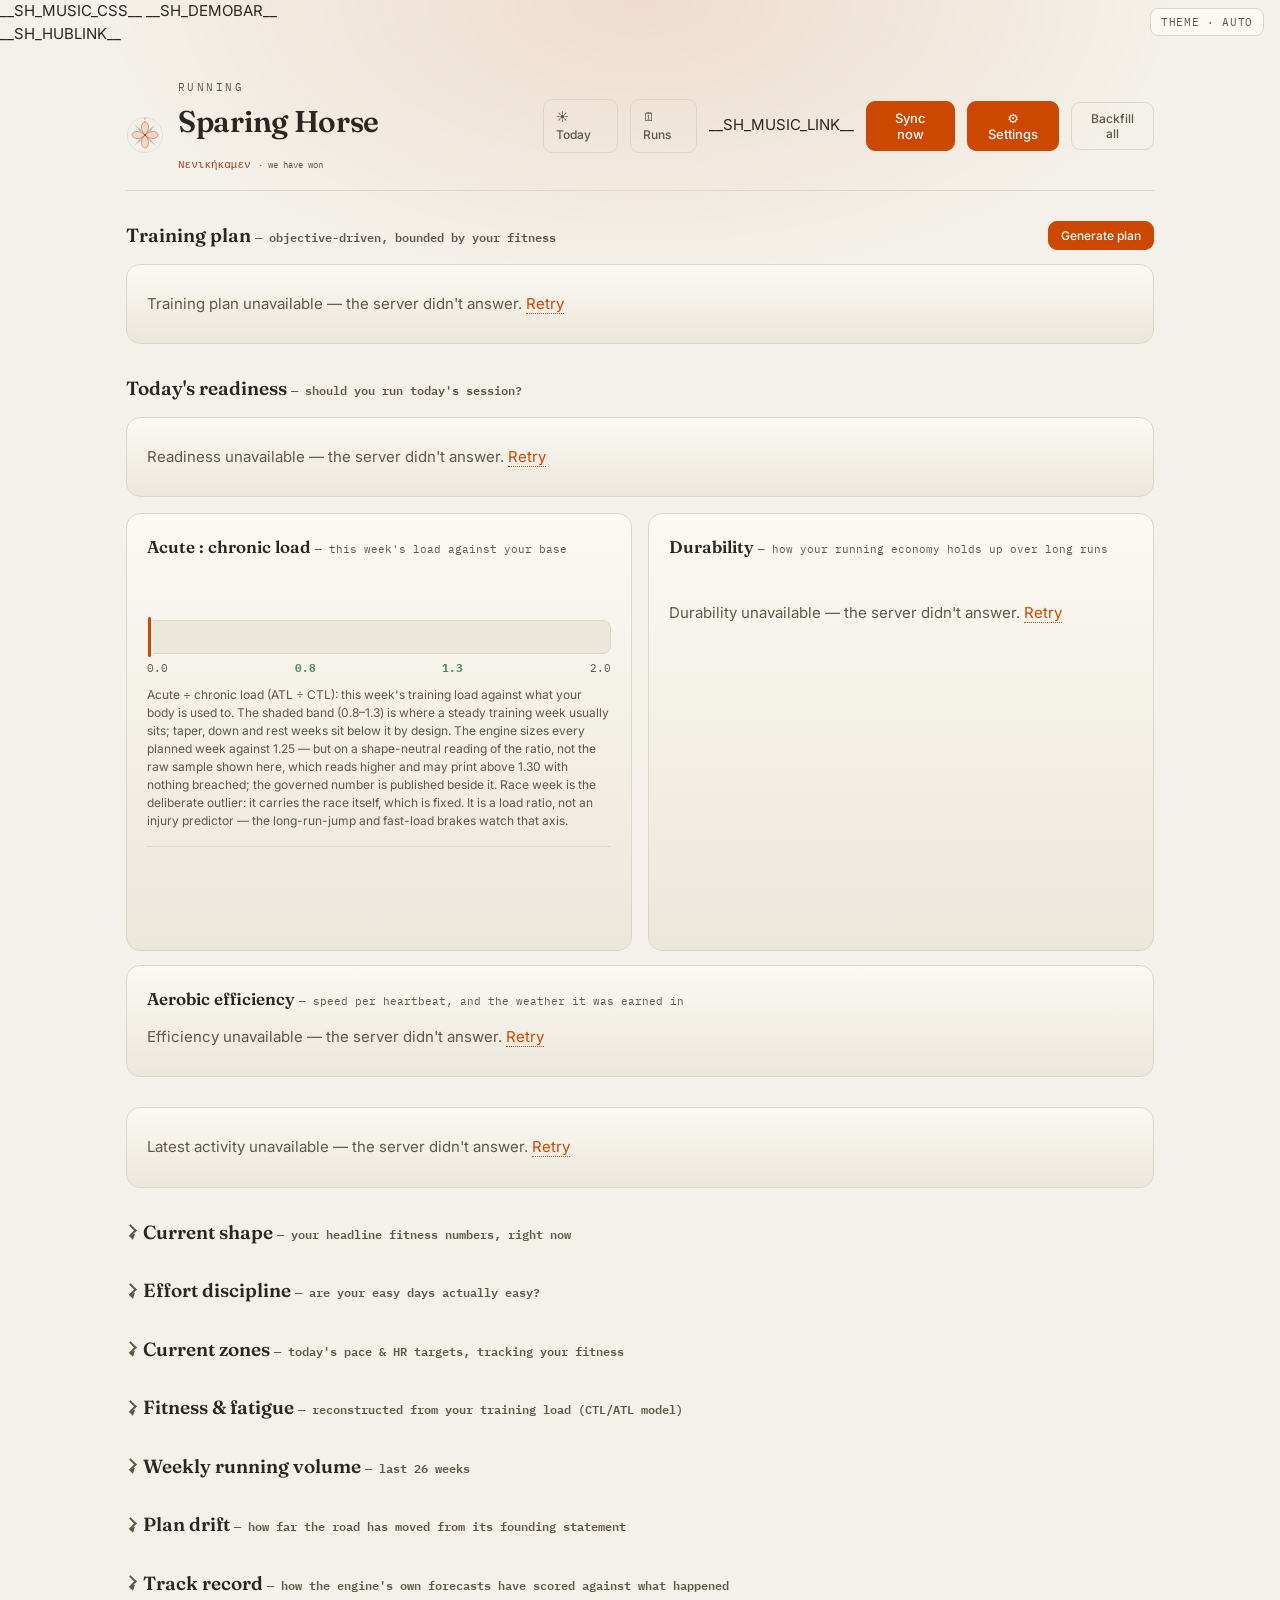
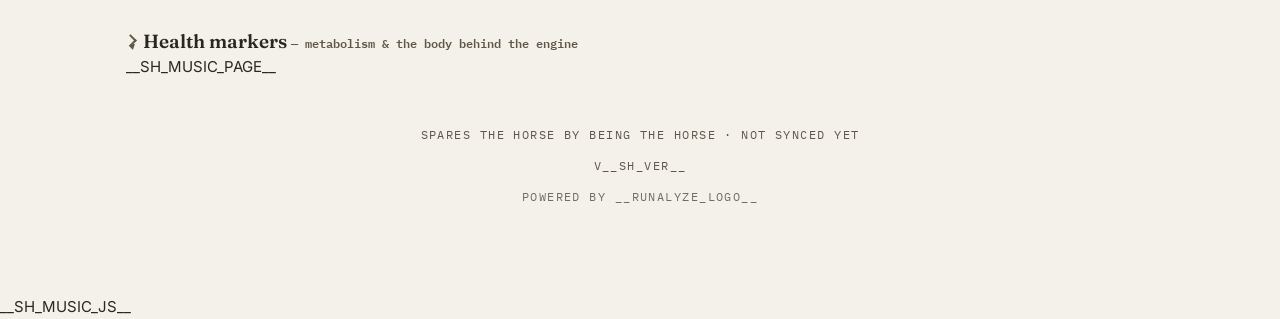
==== static/index.html @ b0ac4e02 "Sync 0.69.0" ====
<!doctype html><html lang="en"><head><meta charset="utf-8">
<meta name="viewport" content="width=device-width,initial-scale=1">
<title>Sparing Horse — running</title>
<meta name="theme-color" content="#f4f1ea">
<link rel="preconnect" href="https://fonts.googleapis.com">
<link rel="preconnect" href="https://fonts.gstatic.com" crossorigin>
<link href="https://fonts.googleapis.com/css2?family=Fraunces:opsz,wght@9..144,400;9..144,500;9..144,600;9..144,900&family=Inter:wght@400;500;600&family=IBM+Plex+Mono:wght@400;500&display=swap" rel="stylesheet">
<link rel="icon" href="/favicon.svg" type="image/svg+xml">
<link rel="manifest" href="/manifest.webmanifest">
<link rel="apple-touch-icon" sizes="180x180" href="/apple-touch-icon.png">
<meta name="apple-mobile-web-app-capable" content="yes">
<meta name="apple-mobile-web-app-title" content="Sparing Horse">
<meta name="apple-mobile-web-app-status-bar-style" content="default">
<meta name="mobile-web-app-capable" content="yes">
<script>// 0.57.0 — follow the system unless a choice was saved; two themes (Daylight / Charcoal)
var t=null;try{var s=localStorage.getItem("sh-theme");if(s==="dark"||s==="light")t=s;}catch(e){}
if(!t) t=(window.matchMedia&&matchMedia("(prefers-color-scheme: dark)").matches)?"dark":"light";
document.documentElement.dataset.theme=t;
window.SH_THEME_BG={light:"#f4f1ea",dark:"#191a1d"};   // each theme's --bg (app.css)
// UX-11 — the browser chrome follows the saved theme at parse time, before first paint: the
// theme-color meta (tab / PWA title bar) and the manifest link an install will read
document.querySelector('meta[name="theme-color"]').setAttribute("content",window.SH_THEME_BG[t]);
document.querySelector('link[rel="manifest"]').setAttribute("href","/manifest.webmanifest?theme="+t);</script>
<script>if("serviceWorker" in navigator){window.addEventListener("load",function(){navigator.serviceWorker.register("/sw.js").catch(function(){})})}</script>
<link rel="stylesheet" href="/static/app.css?v=__SH_VER__">
__SH_MUSIC_CSS__</head>
<body data-mtab="today" data-page="__SH_PAGE__">
__SH_DEMOBAR__
  <div class="topbar" role="banner">
    __SH_HUBLINK__
    <div class="topctl">
      <button class="themebtn" id="themeBtn" type="button" title="Theme — follows the system; click to switch" aria-label="Theme: follows the system">Theme · auto</button>
    </div>
  </div>
  <main class="wrap">
    <header>
      <div class="brand">
        <span class="dotmark"><svg class="" viewBox="0 0 100 100" aria-hidden="true"><circle cx="50" cy="50" r="46" fill="none" stroke="var(--text)" stroke-width="1.1" opacity=".22"/><path d="M50,50 L47.5,30 L50,11 L52.5,30 Z" fill="var(--text)" opacity=".28" transform="rotate(45 50 50)"/><path d="M50,50 L47.5,30 L50,11 L52.5,30 Z" fill="var(--text)" opacity=".28" transform="rotate(135 50 50)"/><path d="M50,50 L47.5,30 L50,11 L52.5,30 Z" fill="var(--text)" opacity=".28" transform="rotate(225 50 50)"/><path d="M50,50 L47.5,30 L50,11 L52.5,30 Z" fill="var(--text)" opacity=".28" transform="rotate(315 50 50)"/><path d="M50.0,16.0 L51.2,16.1 L52.3,16.4 L53.5,16.9 L54.5,17.6 L55.5,18.5 L56.5,19.6 L57.3,20.9 L57.9,22.3 L58.5,23.8 L58.9,25.5 L59.2,27.3 L59.3,29.2 L59.2,31.2 L58.9,33.2 L58.5,35.3 L57.9,37.4 L57.1,39.4 L56.2,41.5 L55.1,43.5 L53.8,45.5 L52.4,47.4 L50.8,49.1 L49.1,50.8 L47.4,52.4 L45.5,53.8 L43.5,55.1 L41.5,56.2 L39.4,57.1 L37.4,57.9 L35.3,58.5 L33.2,58.9 L31.2,59.2 L29.2,59.3 L27.3,59.2 L25.5,58.9 L23.8,58.5 L22.3,57.9 L20.9,57.3 L19.6,56.5 L18.5,55.5 L17.6,54.5 L16.9,53.5 L16.4,52.3 L16.1,51.2 L16.0,50.0 L16.1,48.8 L16.4,47.7 L16.9,46.5 L17.6,45.5 L18.5,44.5 L19.6,43.5 L20.9,42.7 L22.3,42.1 L23.8,41.5 L25.5,41.1 L27.3,40.8 L29.2,40.7 L31.2,40.8 L33.2,41.1 L35.3,41.5 L37.4,42.1 L39.4,42.9 L41.5,43.8 L43.5,44.9 L45.5,46.2 L47.4,47.6 L49.1,49.2 L50.8,50.9 L52.4,52.6 L53.8,54.5 L55.1,56.5 L56.2,58.5 L57.1,60.6 L57.9,62.6 L58.5,64.7 L58.9,66.8 L59.2,68.8 L59.3,70.8 L59.2,72.7 L58.9,74.5 L58.5,76.2 L57.9,77.7 L57.3,79.1 L56.5,80.4 L55.5,81.5 L54.5,82.4 L53.5,83.1 L52.3,83.6 L51.2,83.9 L50.0,84.0 L48.8,83.9 L47.7,83.6 L46.5,83.1 L45.5,82.4 L44.5,81.5 L43.5,80.4 L42.7,79.1 L42.1,77.7 L41.5,76.2 L41.1,74.5 L40.8,72.7 L40.7,70.8 L40.8,68.8 L41.1,66.8 L41.5,64.7 L42.1,62.6 L42.9,60.6 L43.8,58.5 L44.9,56.5 L46.2,54.5 L47.6,52.6 L49.2,50.9 L50.9,49.2 L52.6,47.6 L54.5,46.2 L56.5,44.9 L58.5,43.8 L60.6,42.9 L62.6,42.1 L64.7,41.5 L66.8,41.1 L68.8,40.8 L70.8,40.7 L72.7,40.8 L74.5,41.1 L76.2,41.5 L77.7,42.1 L79.1,42.7 L80.4,43.5 L81.5,44.5 L82.4,45.5 L83.1,46.5 L83.6,47.7 L83.9,48.8 L84.0,50.0 L83.9,51.2 L83.6,52.3 L83.1,53.5 L82.4,54.5 L81.5,55.5 L80.4,56.5 L79.1,57.3 L77.7,57.9 L76.2,58.5 L74.5,58.9 L72.7,59.2 L70.8,59.3 L68.8,59.2 L66.8,58.9 L64.7,58.5 L62.6,57.9 L60.6,57.1 L58.5,56.2 L56.5,55.1 L54.5,53.8 L52.6,52.4 L50.9,50.8 L49.2,49.1 L47.6,47.4 L46.2,45.5 L44.9,43.5 L43.8,41.5 L42.9,39.4 L42.1,37.4 L41.5,35.3 L41.1,33.2 L40.8,31.2 L40.7,29.2 L40.8,27.3 L41.1,25.5 L41.5,23.8 L42.1,22.3 L42.7,20.9 L43.5,19.6 L44.5,18.5 L45.5,17.6 L46.5,16.9 L47.7,16.4 L48.8,16.1 L50.0,16.0 Z" fill="color-mix(in oklab,var(--accent),transparent 86%)" stroke="color-mix(in oklab,var(--accent),transparent 50%)" stroke-width="2.6" stroke-linejoin="round" stroke-linecap="round"/><path d="M50,4 L52.3,9.6 L50,7.7 L47.7,9.6 Z" fill="var(--accent)"/><circle cx="50" cy="50" r="3.2" fill="var(--accent)"/></svg></span>
        <p class="eyebrow">Running</p>
        <div class="titlerow">
          <h1>Sparing Horse</h1>
          <span class="motto">Νενικήκαμεν&nbsp;<small>· we have won</small></span>
        </div>
      </div>
      <div class="bar">
        <a class="ghost" id="todayLink" href="/today" title="Today — the readiness verdict, the session, the check-in; the page the installed app opens on">☀ Today</a>
        <a class="ghost" id="runsLink" href="/runs" title="Run browser — a calendar of your whole training history; open any past run on the activity tile">🗓 Runs</a>
        __SH_MUSIC_LINK__
        <button class="primary" id="syncBtn">Sync now</button>
        <button class="primary" id="settingsBtn" title="Settings — athlete, connections, music, console">⚙ Settings</button>
        <button class="ghost" id="backfillBtn" title="One-time full-history pull — walks every page back to your first activity. Use on a fresh machine or if old history is missing.">Backfill all</button>
      </div>
    </header>

    <div id="firstrun"></div>
    <div id="dqbanner"></div>
    <div id="objbar" class="objbar" data-mtab="today"></div>

    <div class="section" id="sec-plan" role="region" aria-labelledby="h-plan" data-mtab="plan">
      <h2 id="h-plan">Training plan <span class="muted mono" style="font-size:12px">— objective-driven, bounded by your fitness</span>
        <button class="primary" id="planBtn" style="float:right;font-size:12px;padding:6px 12px">Generate plan</button></h2>
      <div class="panel" id="plan"><div class="empty">No plan yet.</div></div>
    </div>

    <div class="section" id="sec-readiness" role="region" aria-labelledby="h-readiness" data-mtab="today">
      <h2 id="h-readiness">Today's readiness <span class="muted mono" style="font-size:12px">— should you run today's session?</span></h2>
      <div class="rgrid">
        <div id="readiness"><div class="empty">Loading…</div></div>
        <div class="panel acwrcard">
          <div class="acwr-title">Acute : chronic load <span class="muted mono" style="font-size:11px;font-weight:400">— this week's load against your base</span></div>
          <div class="gauge" id="gauge"><div class="band" id="gband"></div><div class="mark" id="gmark"></div><div class="gyou" id="gyou"></div></div>
          <div class="gauge-scale"><span>0.0</span><span><b>0.8</b></span><span><b>1.3</b></span><span>2.0</span></div>
          <p class="explain">Acute ÷ chronic load (ATL ÷ CTL): this week's training load against what your body is used to. The shaded band (0.8–1.3) is where a steady training week usually sits; taper, down and rest weeks sit below it by design. The engine sizes every planned week against 1.25 — but on a shape-neutral reading of the ratio, not the raw sample shown here, which reads higher and may print above 1.30 with nothing breached; the governed number is published beside it. Race week is the deliberate outlier: it carries the race itself, which is fixed. It is a load ratio, not an injury predictor — the long-run-jump and fast-load brakes watch that axis.</p>
          <div class="acwr-foot" id="acwrFoot"><div class="tilebg" id="acwrRampBg"></div><div class="acwr-foot-txt" id="acwrFootTxt"></div><div class="tilecap" id="acwrRampBgcap"></div></div>
        </div>
        <!-- §3.3 / 0.32.0 — the durability tracker. PRIVATE-only (decoupling is HR-adjacent): app.js
             removes this card on the public box, where the ACWR card then takes the whole second
             row (.rgrid:not(:has(.durcard))). Populated by loadDurability from /api/durability. -->
        <div class="panel acwrcard durcard" id="durcard">
          <div class="acwr-title">Durability <span class="muted mono" style="font-size:11px;font-weight:400">— how your running economy holds up over long runs</span></div>
          <div id="durbody"><div class="empty">Loading…</div></div>
        </div>
      </div>
      <!-- §EF — aerobic efficiency (speed per heartbeat). PRIVATE-only, like durability: HR-derived.
           Full width, BELOW the three-card row, because the owner asked for more prominence than the
           durability tile has (2026-08-25) — decoupling only says something once runs get long, and
           his longest is 12 km, while efficiency reads on every easy run he does. Two panels, each
           with its OWN vertical scale, sharing one time axis: efficiency above, temperature below.
           They are NOT overlaid on twin axes — heat and fitness are confounded in this window and a
           shared frame would assert a relationship the corpus has not earned. Populated by
           loadEfficiency from /api/efficiency. -->
      <div class="panel effcard" id="effcard">
        <div class="acwr-title">Aerobic efficiency <span class="muted mono" style="font-size:11px;font-weight:400">— speed per heartbeat, and the weather it was earned in</span></div>
        <div id="effbody"><div class="empty">Loading…</div></div>
      </div>
    </div>

    <div class="section" id="sec-runs" role="region" aria-labelledby="h-runs">
      <h2 id="h-runs">Run browser <span class="muted mono" style="font-size:12px">— pick a day, the run opens below</span></h2>
      <div class="panel" id="runscal"><div class="empty">Loading calendar…</div></div>
    </div>

    <div class="section" id="sec-recent" data-mtab="today" role="region" aria-label="Latest running activity">
      <div class="panel" id="recent"><div class="empty">Loading latest activity…</div></div>
    </div>

    <details class="section" id="sec-shape" data-mtab="fitness">
      <summary><h2 id="h-shape">Current shape <span class="muted mono" style="font-size:12px">— your headline fitness numbers, right now</span></h2></summary>
      <div class="grid" id="tiles"><div class="empty">Loading current shape…</div></div>
    </details>

    <details class="section" id="sec-effort" data-mtab="fitness">
      <summary><h2 id="h-effort">Effort discipline <span class="muted mono" style="font-size:12px">— are your easy days actually easy?</span></h2></summary>
      <div class="panel" id="effort"><div class="empty">Loading…</div></div>
    </details>

    <details class="section" id="sec-zones" data-mtab="fitness">
      <summary><h2 id="h-zones">Current zones <span class="muted mono" style="font-size:12px">— today's pace &amp; HR targets, tracking your fitness</span></h2></summary>
      <div class="panel" id="zones"><div class="empty">Loading…</div></div>
    </details>

    <details class="section" id="sec-ff" data-mtab="fitness">
      <summary><h2>Fitness &amp; fatigue <span class="muted mono" style="font-size:12px">— reconstructed from your training load (CTL/ATL model)</span></h2></summary>
      <div class="panel">
        <div class="legend">
          <span class="ctl"><i></i>Fitness (CTL)</span>
          <span class="atl"><i></i>Fatigue (ATL)</span>
        </div>
        <div id="ffchart"><div class="empty">No activities synced yet.</div></div>
        <div class="valid" id="ffvalid"></div>
      </div>
    </details>

    <details class="section" id="sec-vol" data-mtab="fitness">
      <summary><h2>Weekly running volume <span class="muted mono" id="wkrange" aria-live="polite" style="font-size:12px">— last 26 weeks</span></h2></summary>
      <div class="panel"><div class="chart" id="chart" tabindex="0" role="group" aria-label="Weekly running volume — Left and Right arrows pan one week, PageUp and PageDown a window, Home and End to the ends"><div class="empty">No activities synced yet.</div></div></div>
    </details>

    <details class="section" id="sec-drift" data-mtab="plan">
      <summary><h2>Plan drift <span class="muted mono" style="font-size:12px">— how far the road has moved from its founding statement</span></h2></summary>
      <div class="panel" id="drift"><div class="empty">Loading…</div></div>
    </details>

    <details class="section" id="sec-track" data-mtab="plan">
      <summary><h2>Track record <span class="muted mono" style="font-size:12px">— how the engine's own forecasts have scored against what happened</span></h2></summary>
      <div class="panel" id="track"><div class="empty">Loading…</div></div>
    </details>

    <details class="section" id="sec-health" data-mtab="body">
      <summary><h2 id="h-health">Health markers <span class="muted mono" style="font-size:12px">— metabolism &amp; the body behind the engine</span></h2></summary>
      <div class="hgrid" id="health"><div class="empty">No markers yet — add one below.</div></div>
      <form class="hform" id="hform">
        <select id="hmarker" required aria-label="Marker"></select>
        <input id="hdate" type="date" required aria-label="Reading date">
        <input id="hvalue" type="number" step="any" placeholder="value" required aria-label="Value">
        <button class="primary" type="submit">Add reading</button>
      </form>
    </details>

    <dialog id="settingsDialog" class="modal" aria-labelledby="settingsTitle">
      <div class="modal-head">
        <h2 id="settingsTitle">Settings <span class="muted mono" style="font-size:12px">— stored privately on your instance</span></h2>
        <button class="modal-x" id="settingsClose" aria-label="Close settings">✕</button>
      </div>
      <!-- 0.68.0 — one tab per concern; a tab is a <section class="settab"> and the bar is built from
           the sections present, so a module (music) adds its own tab by adding a section. -->
      <div class="modal-tabs" id="settingsTabs" aria-label="Settings sections"></div>
      <div class="modal-body">
        <section class="settab" data-tab="athlete" data-label="Athlete" role="tabpanel" id="settab-athlete">
          <div id="settings"><div class="empty">Loading…</div></div>
        </section>
        <section class="settab" data-tab="connections" data-label="Connections" role="tabpanel" id="settab-connections" hidden>
          <div id="secretsBox"></div>
          <div id="aiBox"></div>
        </section>
        __SH_MUSIC_SETTINGS__
        <section class="settab" data-tab="console" data-label="Console" role="tabpanel" id="settab-console" hidden>
          <div id="authBox"></div>
          <div id="systemBox"></div>
          <div id="consoleBox"></div>
        </section>
      </div>
    </dialog>

    <!-- Reusable consequence-explaining confirmation for destructive actions (house-styled, replaces the
         bare browser confirm). Body filled in by confirmDanger(); returns a Promise<bool>. -->
    <dialog id="confirmDialog" class="modal confirm-modal" aria-labelledby="cfTitle">
      <div class="modal-head"><h2 id="cfTitle">Are you sure?</h2></div>
      <div class="cf-body">
        <p id="cfIntro"></p>
        <ul id="cfList"></ul>
        <p id="cfAlt" class="cf-alt"></p>
      </div>
      <div class="cf-foot">
        <button type="button" class="ghost" id="cfCancel">Cancel</button>
        <button type="button" class="danger" id="cfOk">Delete</button>
      </div>
    </dialog>

    __SH_MUSIC_PAGE__
    <footer data-mtab="today">
      <span id="foot">Spares the horse by being the horse · not synced yet</span>
      <span id="footver" title="Engine version — the release that served this page">v__SH_VER__</span>
      <a class="ralink" href="https://runalyze.com" target="_blank" rel="noopener noreferrer"
         title="Sparing Horse runs on your Runalyze training data">powered by __RUNALYZE_LOGO__</a>
    </footer>
  </main>

  <!-- Bottom tab bar — shown only ≤760px (CSS). Buttons use data-goto (not data-mtab) so the
       view-toggle never hides them; the wiring lives at the end of the main script. -->
  <nav class="mobnav" aria-label="Sections">
    <button class="mnav-btn" type="button" data-goto="today" aria-current="page" aria-label="Today">
      <svg viewBox="0 0 24 24" aria-hidden="true"><path d="M3 12h4l2 5 4-12 2 7h6"/></svg><span>Today</span></button>
    <button class="mnav-btn" type="button" data-goto="plan" aria-current="false" aria-label="Plan">
      <svg viewBox="0 0 24 24" aria-hidden="true"><rect x="3" y="4.5" width="18" height="16.5" rx="2"/><path d="M3 9.5h18M8 2.5v4M16 2.5v4"/></svg><span>Plan</span></button>
    <button class="mnav-btn" type="button" data-goto="fitness" aria-current="false" aria-label="Fitness">
      <svg viewBox="0 0 24 24" aria-hidden="true"><path d="M3 3v18h18"/><path d="M7 14l4-4 3 3 5-6"/></svg><span>Fitness</span></button>
    __MOBNAV_BODY__
    __MOBNAV_RUNS__
    __MOBNAV_MUSIC__
  </nav>

<script>window.SH={readonly:__SH_READONLY__,demo:__SH_DEMO__,privateUrl:__SH_PRIVATE_URL__,staleHours:__SH_STALE_HOURS__,units:__SH_UNITS__};</script>
<script nonce="__SH_NONCE__" src="/static/app.js?v=__SH_VER__"></script>
__SH_MUSIC_JS__
</body></html>
---- static/app.css ----
/* House design system tokens (DESIGN.md §2.3) — apps reference TOKEN NAMES only, never raw hex,
     so one data-theme switch re-skins the whole app. Light/Daylight is the CSS base (:root) so a
     fresh load (JS off / pre-script) is light; Dark/Charcoal is the override (0.57.0: the third theme,
     Aurora, is gone — follow-system plus one alternate). The
     inline <head> script restores the saved preference per origin before first paint. Legacy aliases
     (--surface-2/--terra/--ok-bright) map onto the canonical tokens so existing rules keep working. */
  :root{   /* Daylight — warm paper, terracotta */
    --bg:#f4f1ea; --surface:#fbf9f4; --surface2:#ece7db; --line:#ddd6c7;
    --text:#2a2620; --muted:#5f5848; --accent:#b9542c;   /* 0.56.1: muted darkened 6f6857→5f5848 — 4.49:1 on surface2 was under the 4.5 line */
    --accent-ink:#a3441f; --warn-ink:#7f5a12; --ok-ink:#3a6b49;   /* 0.56.1: the accent/warn/ok hues used as SMALL TEXT — the paint hues stay for fills and gradients */
    --ok:#4f8c5f; --warn:#a9781f; --danger:#b5563f;
    --readybg:#4d8a5c; --readybg2:#3c6a48;   /* spec greens (DESIGN.md §2.3) — deep enough for white */
    --readyamber:var(--warn); --readyamber2:color-mix(in oklab,var(--warn),#000 30%);   /* amber/red ride the theme signals (mockup mapping) */
    --readyred:var(--danger); --readyred2:color-mix(in oklab,var(--danger),#000 32%);
    --onready:#fff;   /* ink on the readiness gradient (det/readiness-contrast pins ≥3:1 verdict, ≥4.5:1 footer) */
    --onacc:#fff;
    --z1:#7c8597; --z2:#3f7fd0; --z3:var(--ok); --z4:var(--warn); --z5:var(--danger);   /* HR intensity bands (UX-6) */
    --focus:var(--accent);   /* keyboard focus ring — a reference, so it follows the theme's accent (UX-9) */
    --surface-2:var(--surface2); --terra:var(--accent); --ok-bright:var(--ok);   /* legacy aliases */
    --serif:'Fraunces',Georgia,serif; --sans:'Inter',system-ui,sans-serif;
    --mono:'IBM Plex Mono',ui-monospace,Menlo,monospace;
  }
  [data-theme="dark"]{   /* Charcoal — neutral graphite, brighter terracotta so it reads as a glow */
    --bg:#191a1d; --surface:#222327; --surface2:#2a2b30; --line:#3a3c43;
    --text:#edeef1; --muted:#9b9da5; --accent:#fa7d42;
    --accent-ink:#fa7d42; --warn-ink:#f7b32b; --ok-ink:#33d98a;   /* 0.56.1: already ≥5:1 on every dark surface */
    --ok:#33d98a; --warn:#f7b32b; --danger:#fc6a55;
    --readybg:#2f9760; --readybg2:#1d6240;   /* green already passes vs white — unchanged */
    --readyamber:color-mix(in oklab,var(--warn),#000 22%); --readyamber2:color-mix(in oklab,var(--warn),#000 46%);   /* neon amber darkened to white-legible */
    --readyred:color-mix(in oklab,var(--danger),#000 10%); --readyred2:color-mix(in oklab,var(--danger),#000 40%);
    --onready:#fff;
    --onacc:#191a1d;   /* 0.56.1: white on the Charcoal accent was 2.6:1 — dark ink on the glow reads at 6.7:1 */
    --z1:#7c8597; --z2:#3f7fd0; --z3:var(--ok); --z4:var(--warn); --z5:var(--danger);   /* HR intensity bands (UX-6) */
    --surface-2:var(--surface2); --terra:var(--accent); --ok-bright:var(--ok);
  }
  /* Keyboard focus (UX-9). :focus-visible, not :focus — a ring on every mouse click is noise, which
     is why the two rules that had one blanked it outright and left the app's only two custom-focusable
     elements with no visible focus at all. The outline follows the element's own border-radius; do
     NOT set a radius here, that would reshape the element rather than the ring. */
  :focus-visible{outline:2px solid var(--focus);outline-offset:2px}

  /* One query, honoured app-wide (UX-9). A runner who asks the OS for less motion is asking every
     surface, not the ones we remembered to ask about; the smooth scrolls are guarded in app.js the
     same way, since scrollIntoView's behaviour is script, not style. */
  @media (prefers-reduced-motion: reduce){
    *,*::before,*::after{transition-duration:.01ms!important;animation-duration:.01ms!important;
      animation-iteration-count:1!important}
  }
  *{box-sizing:border-box}
  html,body{margin:0}
  body{background:var(--bg);color:var(--text);font-family:var(--sans);min-height:100vh;min-height:100dvh;
    font-size:15px;line-height:1.5;-webkit-font-smoothing:antialiased;
    transition:background .25s ease,color .25s ease}
  body::before{content:"";position:fixed;inset:0;z-index:0;pointer-events:none;
    background:radial-gradient(60% 45% at 50% 0%, color-mix(in oklab,var(--terra),transparent 88%), transparent 70%);}
  .wrap{position:relative;z-index:1;max-width:1080px;margin:0 auto;padding:34px 26px 90px}

  header{display:flex;align-items:center;gap:14px;border-bottom:1px solid var(--line);
    padding-bottom:18px;margin-bottom:26px}
  .brand{display:grid;grid-template-columns:auto 1fr;grid-template-areas:". eyebrow" "logo title";align-items:center;column-gap:14px}
  .dotmark{grid-area:logo;width:38px;height:38px;flex:none;display:grid;place-items:center}
  .dotmark svg{width:100%;height:100%;display:block}
  h1{font-family:var(--serif);font-weight:600;font-size:30px;letter-spacing:-.01em;margin:0}
  .eyebrow{font-family:var(--mono);font-size:11px;letter-spacing:.22em;text-transform:uppercase;
    color:var(--muted);margin:0 0 3px;grid-area:eyebrow}
  .titlerow{display:flex;align-items:baseline;gap:12px;flex-wrap:wrap;grid-area:title}
  .motto{font-family:var(--mono);font-size:11px;color:var(--accent-ink)}   /* 0.56.1: no opacity — it was the contrast that was decorative */
  .motto small{color:var(--muted)}
  .bar{display:flex;align-items:center;gap:12px;margin-left:auto}
  .ro-badge{font-family:var(--mono);font-size:11px;letter-spacing:.1em;text-transform:uppercase;
    color:var(--muted);border:1px solid var(--line);border-radius:20px;padding:3px 9px}
  .adminlink{font-family:var(--sans);font-size:12px;font-weight:500;color:var(--accent);text-decoration:none;
    border:1px solid color-mix(in oklab,var(--accent),transparent 50%);border-radius:9px;padding:6px 11px;
    transition:border-color .15s,background .15s}
  .adminlink:hover{border-color:var(--accent);background:color-mix(in oklab,var(--accent),transparent 92%)}
  button{font-family:var(--sans);font-size:13px;font-weight:500;color:var(--text);cursor:pointer;
    background:var(--surface-2);border:1px solid var(--line);border-radius:9px;padding:8px 14px;
    transition:border-color .15s,transform .1s}
  button:hover{border-color:var(--accent)} button:active{transform:translateY(1px)}
  button:disabled,input:disabled{opacity:.5;cursor:not-allowed}
  button.primary{background:var(--accent);border-color:var(--accent);color:var(--onacc)}
  button.ghost{background:transparent;color:var(--muted);font-size:12px;padding:8px 12px}
  button.ghost:hover{color:var(--text)}
  /* §RB — the header Runs/Dashboard link is an <a> wearing the ghost-button clothes */
  a.ghost{font-family:var(--sans);font-size:12px;font-weight:500;color:var(--muted);cursor:pointer;
    background:transparent;border:1px solid var(--line);border-radius:9px;padding:8px 12px;
    text-decoration:none;display:inline-block;transition:border-color .15s}
  a.ghost:hover{color:var(--text);border-color:var(--accent)}
  a.mnav-btn{text-decoration:none}
  button.danger{background:var(--danger);border-color:var(--danger);color:var(--onacc)}
  button.danger:hover{border-color:var(--danger);filter:brightness(1.08)}
  /* Consequence-explaining confirm dialog (destructive actions) — reuses dialog.modal chrome */
  dialog.modal.confirm-modal{width:min(460px,92vw)}  /* .modal sets 680px at equal specificity + later — qualify to win */
  .cf-body{padding:18px 22px;overflow:auto;flex:1 1 auto;min-height:0}
  .cf-body p{margin:0 0 11px;font-size:13.5px;line-height:1.55}
  .cf-body ul{margin:0 0 4px;padding-left:20px;font-size:12.5px;line-height:1.6;color:var(--muted)}
  .cf-body li{margin:3px 0}
  .cf-body .cf-alt{margin-top:12px;font-size:12.5px;color:var(--muted)}
  .cf-body .cf-alt:empty{display:none}
  .cf-foot{flex:none;display:flex;justify-content:flex-end;gap:10px;
    padding:14px 22px;border-top:1px solid var(--line);background:var(--surface)}
  /* shared house chrome: a fixed top-right control cluster (login + swatches) and a
     top-left hub link. Swatches mirror bookworm's component (30px + accent underline);
     the login pill sits to their left (the sparinghorse arrangement). */
  .topctl{position:fixed;top:calc(8px + var(--demobar-h,0px));right:16px;z-index:50;display:inline-flex;align-items:center;gap:10px}   /* 0.60.2 — --demobar-h: the demo banner's measured height (app.js), 0 elsewhere */
  .hublink{position:fixed;top:calc(8px + var(--demobar-h,0px));left:16px;z-index:50;font-family:var(--mono);font-size:11px;
    letter-spacing:.14em;text-transform:uppercase;color:var(--muted);text-decoration:none}
  .hublink:hover{color:var(--accent)}
  /* 0.60.2 — the swatch rule's orphaned tail lived here since the SPA split (f5e7e1b); a stray
     `…}` swallows the NEXT selector, so `.grid{display:grid}` below had been dropped by the parser
     and the shape tiles stacked one per row on every width. det/css-no-orphan-tail guards it. */
  .grid{display:grid;grid-template-columns:repeat(4,1fr);gap:16px}
  @media(max-width:880px){.grid{grid-template-columns:repeat(2,1fr)}}
  @media(max-width:520px){   /* 0.60.2 — two metrics per row on a phone (as asked), not a column of four */
    .grid{grid-template-columns:repeat(2,1fr);gap:10px}
    .tile{padding:14px 12px 14px}
    .tile.hascap{padding-top:12px;padding-bottom:26px}
    .tile .k{letter-spacing:.08em;white-space:nowrap;overflow:hidden;text-overflow:ellipsis}
    .tile .info{display:none}   /* a hover affordance; no hover on a phone, and it wrapped the label */
    .tile .v{font-size:26px;white-space:nowrap}
    .tile .v small{font-size:11px}
    .tile .sub{font-size:11px}
    .tilecap{font-size:10px;right:10px;bottom:8px;max-width:calc(100% - 20px);white-space:nowrap;overflow:hidden;text-overflow:ellipsis}
    .modal-head h2 .muted{display:none}   /* the Settings subtitle wrapped to three lines beside the close button */
  }
  .tile{background:linear-gradient(180deg,var(--surface),var(--surface-2));
    border:1px solid var(--line);border-radius:14px;padding:18px 18px 16px;position:relative;overflow:hidden}
  .tile::before{content:"";position:absolute;left:0;top:0;height:3px;width:100%;background:linear-gradient(90deg,var(--accent),var(--accent2,var(--accent)));opacity:.9}
  .tile .k{font-family:var(--mono);font-size:11px;letter-spacing:.14em;text-transform:uppercase;color:var(--muted)}
  .tile .v{font-family:var(--serif);font-weight:600;font-size:34px;line-height:1.05;margin-top:8px}
  .tile .v small{font-size:15px;color:var(--muted);font-family:var(--sans);font-weight:400}
  .tile .sub{font-size:12px;color:var(--muted);margin-top:2px}
  /* caption tiles: lift the title/value/subtitle up and reserve a clear band at the bottom
     for the timeframe caption, so a long subtitle can never crowd or overlap it */
  .tile.hascap{padding-top:14px;padding-bottom:30px}
  .tile{cursor:help}
  .tile .k,.tile .v,.tile .sub{position:relative;z-index:1}
  /* VO₂max tile background sparkline (per-activity trend) */
  .tilebg{position:absolute;inset:0;z-index:0;opacity:0;transition:opacity .5s ease;pointer-events:none}
  .tilebg.on{opacity:1}
  .tilebg svg{position:absolute;inset:0;width:100%;height:100%}
  .tilebg .proffill{fill:color-mix(in oklab,var(--accent),transparent 92%);
    stroke:color-mix(in oklab,var(--accent),transparent 70%);stroke-width:1}
  .tilecap{position:absolute;right:12px;bottom:9px;z-index:1;font-family:var(--mono);
    font-size:11px;letter-spacing:.04em;color:var(--muted);opacity:.7;cursor:help}
  .info{opacity:.5;font-size:11px;cursor:help}
  .dqwarn{border:1px solid var(--warn);background:color-mix(in oklab,var(--warn),transparent 90%);
    border-radius:10px;padding:10px 14px;margin-bottom:16px;font-size:13px;color:var(--text);line-height:1.5}
  .dqwarn b{color:var(--warn)}
  /* §TR — the track record: two summary lines and a small table, in the drift family's plain voice */
  .trrow{font-size:13px;line-height:1.7;color:var(--text)}
  .trtbl{width:100%;border-collapse:collapse;margin-top:10px;font-size:12.5px}
  .trtbl th{text-align:left;font-weight:600;color:var(--muted);border-bottom:1px solid var(--line);padding:4px 8px 6px 0}
  .trtbl td{padding:5px 8px 5px 0;border-bottom:1px solid color-mix(in oklab,var(--line),transparent 50%)}
  .trtbl td.ok{color:var(--ok)} .trtbl td.bad{color:var(--warn)}
  .secblock .fp{font-family:var(--mono);font-size:11px;letter-spacing:.03em;color:var(--muted);
    opacity:.85;cursor:help}   /* §SG — which value is in the box, without saying what it is */
  .hcard .stalen{color:var(--warn)}   /* §HS — the age of a feed that stopped, on its own card */
  .dqnote{border:1px solid var(--line);border-radius:10px;padding:8px 14px;margin-bottom:16px;
    font-size:12px;color:var(--muted);line-height:1.5}
  .dqnote a{color:var(--accent);text-decoration:none;border-bottom:1px dotted var(--accent)}
  .dqnote a:hover{opacity:.8}
  /* First-run guided setup (private only; removed under SH_READONLY). Vanishes once the
     instance is configured — token connected, history pulled, a race added. */
  #firstrun:empty{display:none}
  .firstrun{border:1px solid var(--accent);border-radius:12px;margin:14px 0;padding:14px 16px;
    background:color-mix(in oklab,var(--accent),transparent 92%)}
  .firstrun .fr-head{font-family:var(--serif);font-size:15px;margin-bottom:11px;color:var(--text)}
  .fr-steps{list-style:none;margin:0;padding:0;display:flex;flex-direction:column;gap:9px}
  .fr-step{display:flex;gap:11px;align-items:flex-start}
  .fr-num{flex:0 0 22px;height:22px;border-radius:50%;display:grid;place-items:center;
    font-family:var(--mono);font-size:11px;background:var(--surface2);color:var(--muted)}
  .fr-step.done .fr-num{background:var(--ok);color:var(--onacc)}
  .fr-step.active .fr-num{background:var(--accent);color:var(--onacc)}
  .fr-label{font-weight:600;font-size:13px;color:var(--text)}
  .fr-step.todo .fr-label{color:var(--muted)}   /* 0.56.1: the step was dimmed by opacity (3.1:1); a token keeps the words readable */
  .fr-step.todo .fr-num{opacity:.55}
  .fr-step.todo .fr-desc{color:var(--muted)}
  .fr-desc{font-size:12px;color:var(--muted);line-height:1.5;margin:3px 0 7px}
  .fr-desc code{font-family:var(--mono);font-size:12px;background:var(--surface2);
    padding:1px 5px;border-radius:4px;color:var(--text)}
  .fr-act{font-size:12px;padding:6px 12px}
  /* recent activity + planned session metric rows */
  .mrow{display:flex;flex-wrap:wrap;gap:8px 26px;align-items:baseline}
  .mrow .ttl{font-family:var(--serif);font-weight:600;font-size:17px;margin-right:6px}
  .metric{display:flex;flex-direction:column;gap:1px}
  .metric .ml{font-family:var(--mono);font-size:11px;letter-spacing:.1em;text-transform:uppercase;color:var(--muted)}
  .metric .mv{font-size:16px;font-weight:600}
  .metric .mv small{font-size:12px;color:var(--muted);font-weight:400}
  .rkick{font-family:var(--mono);font-size:11px;letter-spacing:.12em;text-transform:uppercase;
    color:var(--accent);margin-bottom:8px}
  .planned{margin-top:16px}
  /* latest-activity hover profile background */
  #recent{position:relative;overflow:hidden}
  /* the chart wrapper bounds the profile background to the metrics area (height), while its negative
     margins let the chart still bleed to the tile edges — so the route map below it isn't overlapped */
  .actwrap{position:relative;margin:-20px -20px 0;padding:20px 20px 0}
  /* public tile: no route map follows, so the chart would otherwise leave a bare strip of panel
     padding below it. When .actwrap is the panel's last child, bleed to the bottom edge too. */
  .actwrap:last-child{margin-bottom:-20px;padding-bottom:20px}
  .actbg{position:absolute;inset:0;z-index:0;opacity:0;transition:opacity .4s ease;pointer-events:none}
  .actbg.on{opacity:1}
  .actbg svg{position:absolute;inset:0;width:100%;height:100%}
  /* low-contrast so the tile text stays readable */
  .actbg .proffill{fill:color-mix(in oklab,var(--accent),transparent 94%);
    stroke:color-mix(in oklab,var(--accent),transparent 78%);stroke-width:1}  .actbg .avgline{stroke:var(--muted);stroke-width:1;stroke-dasharray:5 4;opacity:.4}
  /* hovered metric traced on top of the locked area — value-coloured, no fill; non-scaling so the
     stretched viewBox doesn't make the stroke uneven */
  .actbg .profline{fill:none;stroke-width:1;vector-effect:non-scaling-stroke;
    stroke-linejoin:round;stroke-linecap:round}
  /* the chart hint (left) and the locked-variable label + HR-zone legend (right) share ONE baseline
     row. profmeta is ABSOLUTE inside the relative .profbar (anchored bottom-right), so the legend
     appearing on HR hover grows it sideways WITHOUT reflowing the row → the tile height never jumps.
     The row's height is set by .profhint alone (constant); padding-right keeps the hint clear of it. */
  .structline{color:var(--muted);font-size:12px;line-height:1.5;margin-top:8px}
  .structline:empty{display:none}
  .structline b{font-weight:600}
  .structline .sdet{border-bottom:1px dotted var(--muted);cursor:help}
  /* §SJ — the 1+1 chip marks a composite read (a deliberately split recording joined back) */
  .sjchip{font-weight:600;font-size:12px;border:1px solid var(--muted);color:var(--muted);
    border-radius:4px;padding:0 4px;margin-right:2px;cursor:help;letter-spacing:.03em;white-space:nowrap}
  .structline .sqline{margin-top:2px}
  .structline .sqline .sdet{cursor:help}
  .profbar{position:relative;margin-top:12px;min-height:15px}
  .profmeta{position:absolute;right:0;bottom:0;display:inline-flex;align-items:center;gap:12px;
    white-space:nowrap;text-align:right;color:var(--muted);font-family:var(--mono);font-size:11px;letter-spacing:.04em}
  .hrlegend{display:inline-flex;gap:9px}
  /* the between-zone gap (14px) must exceed the square↔its-own-label gap (4px), else each square
     reads as belonging to the previous zone's label */
  .hrlegend .hrleg{display:inline-flex;gap:14px}
  .hrlegend .hrz{display:inline-flex;align-items:center;gap:4px;color:var(--muted)}
  .hrlegend .hrz i{width:9px;height:9px;border-radius:2px}
  .actfg{position:relative;z-index:1}   /* profmeta now lives in-flow in .profbar — no reserved strip (was the public tile's empty gap) */
  .metric.hovx{cursor:pointer;border-radius:7px;transition:background .15s,box-shadow .15s;padding:2px 6px;margin:-2px -6px}
  .metric.hovx:hover{background:color-mix(in oklab,var(--accent),transparent 90%)}
  /* lock = the same shade as hover (an underline collided with the value-coloured trace line);
     the 🔒 marker is what tells the persistent lock apart from a transient hover */
  .metric.hovx.locked{background:color-mix(in oklab,var(--accent),transparent 90%)}
  .metric.hovx.locked .ml::after{content:" 🔒";font-size:11px}
  .proflbl{font-family:var(--mono);font-size:11px;color:var(--muted);text-transform:none;
    letter-spacing:0;margin-left:8px}
  .profhint{font-size:12px;opacity:.75;padding-right:320px}
  .profhint b{color:var(--accent)}
  /* top row: the LATEST ACTIVITY kicker (left) + data-quality utilities (right corner). The two
     actions are muted at rest, hover reveals intent (ignore→accent, delete→danger). */
  .rtop{display:flex;justify-content:space-between;align-items:flex-start;gap:16px}
  .dqtools{display:inline-flex;gap:14px;flex-shrink:0;font-size:12px;color:var(--muted);white-space:nowrap}
  .dqtools a{color:var(--muted);text-decoration:none;border-bottom:1px dotted color-mix(in oklab,var(--muted),transparent 40%)}
  .dqtools a:hover{color:var(--accent);border-bottom-color:var(--accent)}
  .dqtools a.delact:hover{color:var(--danger);border-bottom-color:var(--danger)}
  /* 0.56.1 (review U4): ignore/delete are BUTTONS now (they were href="#" anchors), styled as links with a ≥24px hit box */
  .linkbtn{background:none;border:0;padding:4px 6px;min-height:24px;font:inherit;font-size:12px;color:var(--accent-ink);text-decoration:underline;text-underline-offset:2px;cursor:pointer;border-radius:4px}
  .linkbtn:hover{color:var(--danger)}
  .sysrow{display:flex;justify-content:space-between;gap:12px;padding:5px 0;border-bottom:1px solid var(--line);font-size:12px}
  .sysrow .k{color:var(--muted)} .sysrow .v{font-family:var(--mono)} .sysrow.warn .v{color:var(--warn-ink)}
  .checkin .stop input[type=checkbox]{width:18px;height:18px;margin:0;accent-color:var(--danger)}
  /* workout route map (private only) — Leaflet renders into .actmap; needs an explicit height */
  .actmap{position:relative;z-index:1;height:240px;margin-top:14px;border-radius:10px;
    overflow:hidden;border:1px solid var(--line)}
  .actmap .leaflet-container{height:100%;background:var(--surface-2);font-family:var(--sans)}
  /* UX-11 — OSM tiles are drawn for a light page; on the dark themes a white map glares. Filter
     the TILES only: the route line and markers are ours and already read the theme's tokens */
  [data-theme="dark"] .actmap .leaflet-tile{filter:brightness(.72) invert(1) hue-rotate(185deg) saturate(.4) contrast(.92)}  [data-theme="dark"] .actmap .leaflet-control-attribution{
    background:color-mix(in oklab,var(--surface),transparent 15%);color:var(--muted)}
  [data-theme="dark"] .actmap .leaflet-control-attribution a{color:var(--accent)}
  /* cross-training note — shown when the most-recent activity isn't a run */
  .crossnote{color:var(--muted);font-size:11.5px;line-height:1.5;margin-top:12px;
    padding-top:9px;border-top:1px dashed var(--line)}
  .mapempty{height:100%;display:flex;align-items:center;justify-content:center;color:var(--text);
    font-size:13px;background:color-mix(in oklab,var(--accent),var(--surface-2) 82%)}
  .up{color:var(--ok)} .down{color:var(--danger)}

  .section{margin-top:30px}
  .section h2{font-family:var(--serif);font-weight:600;font-size:19px;margin:0 0 14px}
  /* Collapsible sections (Plan drift, Fitness & fatigue, Weekly volume) load EXPANDED (`open`) by
     default; the runner can still collapse them and the chevron rotates on [open] */
  details.section > summary{list-style:none;cursor:pointer;display:flex;align-items:center;gap:10px}
  details.section > summary::-webkit-details-marker{display:none}
  details.section > summary h2{margin:0}
  details.section > summary::before{content:"";flex:none;width:7px;height:7px;margin-top:-3px;
    border-right:2px solid var(--muted);border-bottom:2px solid var(--muted);
    transform:rotate(-45deg);transition:transform .15s}
  details.section[open] > summary::before{transform:rotate(45deg)}
  details.section > summary:hover::before{border-color:var(--accent)}
  details.section > .panel{margin-top:14px}
  .panel{background:linear-gradient(180deg,var(--surface),var(--surface-2));
    border:1px solid var(--line);border-radius:14px;padding:20px}

  /* ACWR gauge */
  .gauge{position:relative;height:34px;border-radius:8px;border:1px solid var(--line);
    background:var(--surface-2);margin-top:26px}
  .gauge .band{position:absolute;top:0;bottom:0;background:color-mix(in oklab,var(--ok),transparent 72%);
    border-radius:8px}
  /* the durability gauge's second zone: where long-run fade is high (a caution tint, not the safe band) */
  .gauge .band.danger{background:color-mix(in oklab,var(--danger),transparent 82%);border-radius:0 8px 8px 0}
  .gauge .mark{position:absolute;top:-4px;bottom:-4px;width:3px;background:var(--accent);border-radius:2px;
    box-shadow:0 0 0 2px var(--bg)}
  /* the "you:" pill follows the mark via --gx, clamped so it can never overhang the gauge's ends
     at the scale's extremes (UX-11); the mark itself keeps the exact ratio position */
  .gyou{position:absolute;top:-24px;left:clamp(40px,var(--gx,50%),calc(100% - 40px));
    transform:translateX(-50%);white-space:nowrap}
  .gyou span{font-family:var(--mono);font-size:12px;font-weight:500;padding:2px 7px;border-radius:6px}
  .gyou .inb{color:var(--ok);border:1px solid color-mix(in oklab,var(--ok),transparent 55%)}
  .gyou .out{color:var(--danger);border:1px solid color-mix(in oklab,var(--danger),transparent 50%)}
  .gyou .mid{color:var(--warn);border:1px solid color-mix(in oklab,var(--warn),transparent 50%)}
  .gyou .low{color:var(--muted);border:1px solid color-mix(in oklab,var(--muted),transparent 50%)}
  .gauge-scale{display:flex;justify-content:space-between;font-family:var(--mono);font-size:11px;
    color:var(--muted);margin-top:6px}
  .gauge-scale b{color:var(--ok)}

  /* weekly bars */
  .chart{cursor:grab}
  .chart.grabbing{cursor:grabbing}
  .chart:focus-visible{outline:2px solid var(--accent);outline-offset:2px}   /* §A11Y-PAN — keyboard pan needs a visible focus stop */
  .chart .bars,.chart .ruler{user-select:none}
  .chart .bars{display:flex;align-items:flex-end;gap:4px;height:150px}
  .chart .col{flex:1;display:flex;flex-direction:column;justify-content:flex-end;align-items:center;gap:3px;min-width:0}
  .chart .col .barb{width:100%;background:var(--accent);border-radius:3px 3px 0 0;opacity:.82;
    transition:height .4s ease,opacity .15s}
  .chart .col:hover .barb{opacity:1}
  .chart .vlbl{font-family:var(--mono);font-size:11px;color:var(--muted);height:11px;line-height:11px}
  .chart .ruler{position:relative;height:16px;margin-top:7px;border-top:1px solid var(--line)}
  .chart .tick{position:absolute;top:5px;font-family:var(--mono);font-size:11px;color:var(--muted);
    transform:translateX(-1px)}
  .chart .tick::before{content:"";position:absolute;top:-6px;left:0;width:1px;height:5px;background:var(--line)}
  /* readiness gate */
  .ready{display:flex;gap:16px;align-items:flex-start;flex-wrap:wrap}
  .light{width:54px;height:54px;border-radius:50%;flex:none;position:relative;
    box-shadow:0 0 0 4px color-mix(in oklab,var(--rc),transparent 80%)}
  .light.green{--rc:var(--ok-bright)} .light.amber{--rc:var(--warn)} .light.red{--rc:var(--danger)}
  .light{background:var(--rc)}
  .ready .rbody{flex:1;min-width:240px}
  .ready .rv{font-family:var(--serif);font-weight:600;font-size:18px;text-transform:capitalize}
  .ready .raction{font-size:14px;color:var(--text);margin-top:3px;line-height:1.5}
  .ready .rwhy{font-family:var(--mono);font-size:12px;color:var(--muted);margin-top:6px}
  .ready .rhrv{font-family:var(--mono);font-size:12px;color:var(--muted);margin-top:4px}
  .ready .raisrc{font-family:var(--mono);font-size:11px;color:var(--accent);margin-top:5px;letter-spacing:.04em}
  /* §3 status card — "lead with the verdict" (DESIGN.md Almanac). The bg swaps with the state. */
  .statuscard{position:relative;overflow:hidden;border-radius:16px;padding:20px 22px;color:var(--onready);
    background:linear-gradient(155deg,var(--readybg),var(--readybg2));
    box-shadow:0 8px 22px color-mix(in oklab,var(--readybg),transparent 60%)}
  .statuscard.amber{background:linear-gradient(155deg,var(--readyamber),var(--readyamber2));
    box-shadow:0 8px 22px color-mix(in oklab,var(--readyamber),transparent 60%)}
  .statuscard.red{background:linear-gradient(155deg,var(--readyred),var(--readyred2));
    box-shadow:0 8px 22px color-mix(in oklab,var(--readyred),transparent 55%)}
  .statuscard .sc-orb{position:absolute;border-radius:50%;background:color-mix(in oklab,var(--onready),transparent 91%);pointer-events:none}
  .statuscard .sc-top{display:flex;align-items:center;justify-content:space-between;gap:12px;position:relative}
  .statuscard .sc-eyebrow{font-family:var(--mono);font-size:11px;letter-spacing:.18em;text-transform:uppercase;color:color-mix(in oklab,var(--onready),transparent 22%)}
  .statuscard .sc-pill{display:inline-flex;align-items:center;gap:7px;background:color-mix(in oklab,var(--onready),transparent 84%);
    border:1px solid color-mix(in oklab,var(--onready),transparent 72%);border-radius:999px;padding:4px 11px;
    font-family:var(--mono);font-size:11px;letter-spacing:.14em;text-transform:uppercase;color:var(--onready)}
  .statuscard .sc-pill .dot{width:8px;height:8px;border-radius:50%;background:var(--onready);box-shadow:0 0 8px color-mix(in oklab,var(--onready),transparent 10%)}
  .statuscard .sc-verdict{font-family:var(--serif);font-weight:600;font-size:23px;margin-top:14px;line-height:1.18;position:relative}
  .statuscard .halt{font-weight:600;margin-top:10px;position:relative}
  .statuscard .sc-foot{font-family:var(--mono);font-size:12px;color:color-mix(in oklab,var(--onready),transparent 18%);
    margin-top:14px;padding-top:12px;border-top:1px solid color-mix(in oklab,var(--onready),transparent 80%);position:relative;line-height:1.6;
    display:flex;flex-wrap:wrap;align-items:center;gap:6px 12px}
  .statuscard .sc-fresh{font-family:var(--mono);font-size:11px;letter-spacing:.06em;
    color:color-mix(in oklab,var(--onready),transparent 35%)}
  .statuscard .sc-fresh:empty{display:none}
  /* Past the nightly's own staleness window the chip stops being a footnote and says so. */
  .statuscard .sc-fresh.stale{color:var(--onready);font-weight:600}
  .statuscard .sc-fresh.stale::before{content:"⚠ "}  /* readiness ⨉ chronic-load ⨉ durability: the verdict card takes the whole row; the two trackers
     share the row below, half each (0.32.1 — three-across read crowded) */
  .rgrid{display:grid;grid-template-columns:1fr 1fr;gap:16px;align-items:stretch}
  .rgrid>#readiness{grid-column:1 / -1}
  /* the public box removes the durability card, so the ACWR card takes the whole second row there */
  .rgrid:not(:has(.durcard))>.acwrcard{grid-column:1 / -1}
  @media(max-width:760px){.rgrid{grid-template-columns:1fr}}
  /* readiness + today's session share one surface tile (same bg as the load tile); the green
     status card bleeds to the tile's top edges — top corners curved, bottom corners squared so
     it reads as the tile's header, with the session in the body below. */
  #readiness{background:linear-gradient(180deg,var(--surface),var(--surface-2));
    border:1px solid var(--line);border-radius:14px;padding:20px;overflow:hidden}
  #readiness .statuscard{margin:-20px -20px 0;border-radius:14px 14px 0 0;box-shadow:none}
  .acwrcard{display:flex;flex-direction:column}
  .acwr-title{font-family:var(--serif);font-weight:600;font-size:17px}   /* 0.60.2 — ONE card-title rule: the efficiency card's was falling through to body sans, and 15px sat under the session title's 17px */
  .acwrcard .acwr-title{margin-bottom:34px}
  .effcard .acwr-title{margin-bottom:6px}
  .explain{font-size:12px;color:var(--muted);margin:10px 0 0;line-height:1.5}   /* 0.60.2 — the trackers' explainer paragraphs: one size (they ran 11 / 11 / 12) */
  /* CTL ramp readout — the divider sits just under the ACWR explanation, then the ramp FILLS the
     rest of the tile (flex:1) and vertically centres its readout in that lower half (so it isn't
     crammed against the divider on a stretched tile) */
  .acwrcard .acwr-foot{position:relative;overflow:hidden;margin-top:16px;flex:1;display:flex;
    flex-direction:column;justify-content:center;min-height:84px;padding-top:16px;border-top:1px solid var(--line)}
  .acwrcard .acwr-foot .acwr-foot-txt{position:relative;z-index:1}
  .acwrcard .acwr-foot .k{font-family:var(--mono);font-size:11px;letter-spacing:.14em;text-transform:uppercase;color:var(--muted)}
  .acwrcard .acwr-foot .v{display:block;font-family:var(--serif);font-weight:600;font-size:22px;line-height:1;margin-top:5px}
  .acwrcard .acwr-foot .v small{font-family:var(--mono);font-size:12px;font-weight:400;color:var(--muted)}
  .acwrcard .acwr-foot .cap{display:block;font-family:var(--mono);font-size:11px;color:var(--muted);margin-top:6px}
  /* §3.3 durability tracker (0.32.0) — the verdict line under the gauge, and the footer chart:
     one bar per long run, height = aerobic decoupling, coloured by its fade band. Strokes keep
     their width under the stretched viewBox (the house non-scaling-stroke rule). */
  .durverdict{font-size:12.5px;margin:12px 0 0;line-height:1.5}
  .durverdict b{font-weight:600}
  .durverdict b.ok{color:var(--ok)} .durverdict b.warn{color:var(--warn)} .durverdict b.danger{color:var(--danger)}
  /* two zones share one track — the ok zone squares its right edge, the high-fade zone its left
     (a single-band gauge keeps the full radius from the base rule above) */
  .durcard .gauge .band{border-radius:8px 0 0 8px}
  .durcard .gauge .band.danger{border-radius:0 8px 8px 0}
  .durchart{margin:10px 0 2px}
  .durchart svg{display:block;width:100%;height:96px}
  .durchart .thresh{stroke-width:1;stroke-dasharray:4 4;vector-effect:non-scaling-stroke}
  .durchart .thresh.ok{stroke:var(--ok)} .durchart .thresh.danger{stroke:var(--danger)}
  .durchart rect{transition:opacity .15s}
  .durchart rect.ok{fill:color-mix(in oklab,var(--ok),transparent 30%)}
  .durchart rect.warn{fill:color-mix(in oklab,var(--warn),transparent 30%)}
  .durchart rect.danger{fill:color-mix(in oklab,var(--danger),transparent 30%)}
  .durchart rect:hover{opacity:.75}
  /* §EF aerobic-efficiency card — two stacked panels, one shared time axis, no twin scales */
  .effcard{margin-top:14px}
  .effplot{position:relative;margin:4px 0 0}
  .effplot svg{display:block;width:100%}
  .effplot.ef svg{height:132px}
  .effplot.temp svg{height:56px}
  .effplot .grid{stroke:var(--line);stroke-width:1;vector-effect:non-scaling-stroke}
  .effplot .fit{stroke:var(--accent);stroke-width:2;fill:none;vector-effect:non-scaling-stroke}
  /* a zero-length round-capped line = a true circle whose size is the stroke, and non-scaling-stroke
     keeps that size in device px so the stretch cannot squeeze it into an ellipse */
  .effplot .dot{stroke:color-mix(in oklab,var(--accent),transparent 35%);stroke-linecap:round;
    vector-effect:non-scaling-stroke;transition:opacity .15s}
  .effplot .dot:hover{opacity:.6}
  .effplot.temp .dot{stroke:color-mix(in oklab,var(--z2),transparent 40%)}
  /* the axis values are HTML, never <text> inside a stretched SVG (UX-8 / det/axis-legibility) */
  .effax{display:flex;justify-content:space-between;font-family:var(--mono);font-size:11px;
    letter-spacing:.1em;color:var(--muted);margin:3px 0 0}
  /* the vertical scale reads TOP and BOTTOM of its own panel — side by side underneath, two
     y-values read as the ends of the time axis, which is a different measure entirely */
  .effplot .axhi,.effplot .axlo{position:absolute;right:3px;font-family:var(--mono);font-size:11px;
    letter-spacing:.08em;color:var(--muted);background:color-mix(in oklab,var(--surface),transparent 15%);
    padding:0 3px;border-radius:3px;pointer-events:none}
  .effplot .axhi{top:0} .effplot .axlo{bottom:2px}
  .effrow{display:flex;align-items:baseline;justify-content:space-between;gap:4px 12px;margin:12px 0 0;flex-wrap:wrap}
  .effrow .k{font-family:var(--mono);font-size:11px;letter-spacing:.16em;text-transform:uppercase;color:var(--muted)}
  .effscale{font-family:var(--mono);font-size:11px;letter-spacing:.1em;color:var(--muted);margin:0 0 2px}
  .effhero{font-family:var(--serif);font-size:22px;font-weight:600}   /* 0.60.2 — same size as the other trackers' readout (.acwr-foot .v) */
  .effhero .d{font-size:13px;font-family:var(--mono);color:var(--accent);margin-left:6px}
  /* A-race pill bar */
  .objbar{display:flex;align-items:center;gap:14px;flex-wrap:wrap;border:1px solid var(--line);
    border-radius:12px;padding:12px 16px;margin-bottom:22px;background:var(--surface)}
  .objbar:empty{display:none}
  .objbar .objlabel{flex-basis:100%;font-family:var(--mono);font-size:11px;letter-spacing:.18em;
    text-transform:uppercase;color:var(--muted);margin-bottom:-4px}
  .objbar .arace{font-family:var(--mono);font-size:11px;letter-spacing:.16em;text-transform:uppercase;
    color:var(--onacc);background:linear-gradient(135deg,var(--accent),var(--accent2,var(--accent)));
    padding:3px 8px;border-radius:5px;white-space:nowrap}
  .objbar .oname{font-family:var(--serif);font-weight:600;font-size:19px}
  .objbar .owhen{font-family:var(--mono);font-size:12px;color:var(--accent-ink)}
  .objbar .overdict{margin-left:auto;font-size:12px;color:var(--muted)}
  .checkin .cinote{flex:1;min-width:200px;font-family:var(--sans);font-size:13px;color:var(--text);
    background:var(--surface-2);border:1px solid var(--line);border-radius:8px;padding:7px 10px}
  .halt{border:1px solid var(--danger);background:color-mix(in oklab,var(--danger),transparent 90%);
    border-radius:10px;padding:10px 14px;margin-top:10px;color:var(--danger);font-size:13px;font-weight:500}
  .checkin{display:flex;flex-wrap:wrap;gap:10px;align-items:center;margin-top:14px;
    border-top:1px solid var(--line);padding-top:14px}
  .checkin label{font-family:var(--mono);font-size:12px;text-transform:uppercase;
    letter-spacing:.1em;color:var(--muted)}
  .checkin select{font-family:var(--sans);font-size:13px;color:var(--text);
    background:var(--surface-2);border:1px solid var(--line);border-radius:8px;padding:7px 10px}
  /* Quiet at rest, loud only when it is actually saying something: an inactive medical control that
     renders in the danger colour shouts every day nothing is wrong. Muted matches its ENERGY/SLEEP
     siblings; the box itself still paints danger when ticked (accent-color inherits). It takes their
     TYPE too — no font-size of its own, so the row is one scale. It carried 13px against their 10px,
     same uppercase mono, which reads as a second font rather than as emphasis; emphasis is the
     ticked colour on the line below. det/checkin-type-scale holds both. */
  .checkin .stop{display:flex;align-items:center;gap:8px;color:var(--muted);min-height:32px;padding:4px 10px;border:1px solid var(--line);border-radius:8px;cursor:pointer;   /* 0.56.1 (review U4): the safety control was the smallest target on the card — a 13px box; now a full row */
    
    accent-color:var(--danger)}
  .checkin .stop:has(:checked){color:var(--danger)}

  /* training plan */
  .objline{display:flex;flex-wrap:wrap;align-items:baseline;gap:10px 16px;margin-bottom:14px}
  .objline .race{font-family:var(--serif);font-weight:600;font-size:20px}
  .objline .away{font-family:var(--mono);font-size:12px;color:var(--accent)}
  .feas{font-size:13px;color:var(--muted);line-height:1.5;margin:0 0 16px;
    border-left:2px solid var(--accent);padding-left:12px}
  .feas b{color:var(--text);font-weight:600}
  /* §PRO — finish-time projection (the honesty valve: more runway → faster) + training-regime posture */
  .finishcurve{display:flex;align-items:center;flex-wrap:wrap;gap:5px 9px;margin:-10px 0 16px;
    padding-left:12px;font-size:12px;color:var(--muted)}
  .fclabel{font-family:var(--serif);font-style:italic;color:var(--text)}
  .fcpt b{font-family:var(--mono);color:var(--text);font-weight:600}
  .fcpt.now b{color:var(--accent)}
  .fcsep{opacity:.5}
  .fcgain{font-family:var(--serif);font-style:italic;color:var(--accent);opacity:.9}
  .fcstale{font-family:var(--serif);font-style:italic;color:var(--warn,#b45309);opacity:.95}
  /* §PRO14 — plan-level staleness. Deliberately a BANNER, not the finish strip's inline chip: the
     numbers a stale plan misreports are the weeks themselves, which is where the eye goes first. */
  .stalebanner{margin:2px 0 12px;padding:10px 13px;border-radius:10px;font-size:12.5px;
    line-height:1.5;border:1px solid color-mix(in oklab,var(--warn,#b45309),transparent 55%);
    background:color-mix(in oklab,var(--warn,#b45309),transparent 92%);color:var(--text)}
  .regimebar{display:flex;align-items:center;flex-wrap:wrap;gap:7px 12px;margin:2px 0 14px;
    padding:9px 12px;border-radius:10px;font-size:12px;line-height:1.4;
    border:1px solid var(--line);background:var(--surface2)}
  .regimebar.assertive{border-color:color-mix(in oklab,var(--accent),transparent 55%);
    background:color-mix(in oklab,var(--accent),transparent 92%)}
  .rgbadge{font-family:var(--mono);font-weight:700;font-size:11px;letter-spacing:.04em;
    text-transform:uppercase;color:var(--muted);white-space:nowrap}
  .regimebar.assertive .rgbadge{color:var(--accent)}
  .rgreason{color:var(--muted)}
  .rgride{margin-left:auto;font-family:var(--mono);font-size:11px;color:var(--muted);text-align:right}
  .phases{display:flex;gap:3px;margin:6px 0 4px;height:34px;border-radius:8px;overflow:hidden}
  .phaseseg{display:flex;flex-direction:column;justify-content:center;align-items:center;
    color:var(--text);font-family:var(--mono);font-size:11px;text-align:center;padding:0 4px;
    background:color-mix(in oklab,var(--accent),var(--surface-2) max(var(--mix),40%))}   /* 0.57.0: the first segment mixed only 20% surface — 4.3:1 for the dark label once the opacity dimming went; 40% clears 4.5 */
  .phaseseg b{font-size:11px}
  /* the phase bar is a selector: each segment reveals its own phase's weeks below */
  /* 0.56.1: the inactive state used opacity, which halves the label's contrast; it is a desaturated fill now, and the active phase keeps its ring */
  .phaseseg{cursor:pointer;filter:saturate(.55);transition:filter .15s,box-shadow .15s}
  .phaseseg:hover{filter:saturate(.85)}
  .phaseseg.active{filter:none;box-shadow:inset 0 0 0 2px var(--accent)}
  /* dark themes: the fill is clamped toward the surface so the light label clears 4.5:1 on every segment (the first
     segments mixed only 20% surface into a bright accent, which no ink reads on); the phase's hue still shows */
  [data-theme="dark"] .phaseseg{background:color-mix(in oklab,var(--accent),var(--surface-2) max(var(--mix),58%))}
  /* only the active phase's weeks are shown; the rest live behind their bar segment */
  .phasepanel{display:none}
  .phasepanel.active{display:block}
  /* week strip — a second-level selector INSIDE a phase (echoes the phase bar): one segment per
     week, only the selected week's detail is shown below, keeping the tile glanceable on load */
  .weekstrip{display:flex;gap:3px;margin:10px 0 8px;border-radius:8px;overflow:hidden}
  .weekseg{flex:1;display:flex;align-items:center;justify-content:center;gap:3px;min-width:30px;
    font-family:var(--mono);font-size:11px;line-height:1;padding:6px 3px;cursor:pointer;
    color:var(--text);background:color-mix(in oklab,var(--accent),var(--surface-2) 30%);
    opacity:.5;transition:opacity .15s,box-shadow .15s}
  .weekseg:hover{opacity:.8}
  .weekseg.active{opacity:1;box-shadow:inset 0 0 0 2px var(--accent)}
  .weekseg.wsdown{background:color-mix(in oklab,var(--muted),var(--surface-2) 35%)}  /* recovery (down) week */
  .weekseg .wlock{font-size:11px;opacity:.8}
  .weekdetail{display:none}
  .weekdetail.active{display:block}
  .zones{display:flex;flex-wrap:wrap;gap:8px;margin:14px 0}
  .zone{font-family:var(--mono);font-size:12px;border:1px solid var(--line);border-radius:8px;
    padding:5px 10px;color:var(--muted)}
  .zone b{color:var(--accent);font-weight:500}
  .zone.hl{border-color:var(--accent)}
  /* §6q/#2 — multi-A race-chain strip: one row per A-race, projected CTL + per-race verdict */
  .chainstrip{margin:10px 0 2px}
  .chainrace{display:flex;flex-wrap:wrap;align-items:baseline;gap:8px;padding:7px 0;
    border-top:1px solid var(--line)}
  .chainrace .crole{font-family:var(--mono);font-size:11px;letter-spacing:.14em;text-transform:uppercase;
    color:var(--accent);border:1px solid var(--line);border-radius:6px;padding:2px 6px}
  .chainrace .cname{font-family:var(--serif);font-weight:600;font-size:15px}
  .chainrace .cwhen{font-family:var(--mono);font-size:12px;color:var(--muted)}
  .chainrace .cctl{font-family:var(--mono);font-size:12px;color:var(--text);margin-left:auto}
  .chainrace .cverd{font-family:var(--mono);font-size:11px;border-radius:6px;padding:2px 7px;
    border:1px solid var(--line);color:var(--muted)}
  .chainrace .cverd.ok{color:var(--ok);border-color:var(--ok)}
  .chainrace .cverd.warn{color:var(--warn);border-color:var(--warn)}
  .wk{display:grid;grid-template-columns:30px 1fr auto;gap:12px;align-items:center;
    padding:10px 0;border-top:1px solid var(--line)}
  .wk .wn{font-family:var(--serif);font-weight:600;font-size:17px;color:var(--accent)}
  .wk .wbody{min-width:0}
  .wk .wkm{font-weight:600}
  .wk .wintent{font-size:12px;color:var(--muted);margin-top:2px}
  .wk .wsess{font-family:var(--mono);font-size:12px;color:var(--muted);margin-top:4px;
    white-space:nowrap;overflow:hidden;text-overflow:ellipsis}
  /* session log — planned vs actual + reflections (the daily-workflow journal) */
  .wsesslog{margin-top:5px;display:flex;flex-direction:column;gap:2px}
  .sline{font-family:var(--mono);font-size:12px;color:var(--muted);display:flex;
    align-items:baseline;gap:5px;flex-wrap:wrap}
  .sline.stoday{color:var(--text)}
  /* §REST — an implicit rest day fills a week-row gap (rendered, never prescribed in the JSON) */
  .sline.srest{opacity:.5;font-style:italic}
  /* a completed session is clickable → opens that run's tile + route map */
  .sline.sclick{cursor:pointer;border-radius:5px;padding:1px 4px;margin:0 -4px}
  .sline.sclick:hover{background:color-mix(in oklab,var(--accent),transparent 88%);color:var(--text)}
  .sline.sclick::after{content:"🗺";font-size:11px;opacity:0;margin-left:2px;transition:opacity .12s}
  .sline.sclick:hover::after{opacity:.7}
  /* §W1 — structured-workout instruction card (Today tile: always open; week rows: click the
     session label to expand). Rides inside the flex .sline, wrapping onto its own full row. */
  .strid{color:var(--accent);border-bottom:1px dotted var(--muted);cursor:help}
  /* §RACE — race day earns the accent on its own line. Same affordance as .strid (dotted underline
     = there is more in the tooltip), heavier weight because this row is the point of the block. */
  .racemk{color:var(--accent);font-weight:600;border-bottom:1px dotted var(--muted);cursor:help}
  .wsi.wsx{cursor:pointer;border-bottom:1px dotted var(--muted)}
  .wsi.wsx:hover,.wsi.wsx:focus{color:var(--text)}   /* UX-9: the ring stays — :focus-visible draws it */
  .wsxc{display:inline-block;font-size:11px;opacity:.7;transition:transform .12s}
  .wsi.wsx.open .wsxc{transform:rotate(90deg)}
  .wcard{display:none;flex-basis:100%;margin:3px 0 5px 1.6em;padding:7px 9px;overflow-x:auto;
    border:1px solid var(--line);border-radius:8px;font-family:var(--mono);font-size:11px;
    color:var(--muted);background:color-mix(in oklab,var(--accent),transparent 96%)}
  @media (max-width:760px){ .wcard{margin-left:0} }   /* phones: the week-row gutter is dead weight — the cue line carries the how-to; the table swipes */
  .wcard.open{display:block}
  .planned .wcard{margin-left:0;background:color-mix(in oklab,var(--card),transparent 20%)}
  .wcue{color:var(--text);font-weight:600;margin-bottom:5px;line-height:1.5}
  .wctbl-wrap{overflow-x:auto}
  .wctbl{border-collapse:collapse;width:100%;white-space:nowrap}
  .wctbl th{text-align:left;font-weight:600;color:var(--muted);padding:0 12px 3px 0;
    font-size:11px;text-transform:uppercase;letter-spacing:.05em}
  .wctbl td{padding:2px 12px 2px 0}
  .wctbl td:first-child{color:var(--text)}
  .wctot{margin-top:5px;border-top:1px solid var(--line);padding-top:4px}
  /* §RB — the /runs explorer page: one document, two pages. The dashboard hides the run-browser
     section; the runs page keeps ONLY the calendar + the activity tile (the shared viewer). */
  #sec-runs{display:none}
  body[data-page="runs"] #sec-runs{display:block}
  body[data-page="runs"] .section:not(#sec-runs):not(#sec-recent),
  body[data-page="runs"] #objbar, body[data-page="runs"] #firstrun, body[data-page="runs"] #dqbanner,
  body[data-page="runs"] #syncBtn, body[data-page="runs"] #settingsBtn, body[data-page="runs"] #backfillBtn{display:none!important}
  /* on phones the runs page is its own tab-less scroll — every section visible regardless of data-mtab */
  body[data-page="runs"] #sec-recent{display:block!important}
  .rcal-wrap{display:flex;gap:28px;flex-wrap:wrap;align-items:flex-start}
  .rcal{flex:1 1 460px;max-width:560px}
  .rcal-stats{flex:1 1 300px;min-width:280px;border-left:1px solid var(--line);padding-left:26px}
  @media (max-width:820px){ .rcal-stats{border-left:0;padding-left:0} }
  .rst-title{font-family:var(--serif);font-size:15px;font-weight:600;margin-bottom:8px}
  .rst3{display:grid;grid-template-columns:minmax(72px,auto) repeat(3,minmax(52px,1fr));gap:10px;
    align-items:baseline;padding:5px 0;font-size:12px;color:var(--muted);
    border-bottom:1px solid color-mix(in oklab,var(--line),transparent 45%)}
  .rst3:last-of-type{border-bottom:0}
  .rst3 i{font-style:normal;font-size:13px;color:var(--text);font-weight:600;text-align:right;white-space:nowrap}
  /* fixed unit slot (sized for TRIMP, empty when unitless) so the NUMBERS share one right edge */
  .rst3 i small{display:inline-block;width:30px;margin-left:3px;text-align:left;
    font-size:11px;color:var(--muted);font-weight:400}
  .rst3-head i{font-size:11px;color:var(--muted);font-weight:600;text-transform:uppercase;letter-spacing:.4px}
  .rst-since{margin-top:7px;font-size:12px;color:var(--muted);text-align:right}
  .rcal-head{display:flex;align-items:center;justify-content:space-between;margin-bottom:8px}
  .rcal-head b{font-family:var(--serif);font-size:16px;font-weight:600}
  .rcal-nav{font:inherit;font-size:15px;line-height:1;padding:3px 11px;min-width:32px;min-height:28px;background:none;color:var(--muted);
    border:1px solid var(--line);border-radius:8px;cursor:pointer}
  .rcal-nav:hover:not(:disabled){color:var(--text);border-color:var(--muted)}
  .rcal-nav:disabled{opacity:.35;cursor:default}
  .rcal-grid{display:grid;grid-template-columns:repeat(7,1fr);gap:3px}
  .rcal-dow{font-family:var(--mono);font-size:11px;color:var(--muted);text-transform:uppercase;
    letter-spacing:.05em;text-align:center;padding-bottom:1px}
  .rcal-day{position:relative;min-height:40px;border:1px solid var(--line);border-radius:7px;
    padding:3px 0 0 6px;font-family:var(--mono);font-size:11px;color:var(--muted);background:var(--surface)}
  .rcal-day.blank{border:0;background:none}
  .rcal-day.today{border-color:var(--accent)}
  .rcal-day.has{cursor:pointer}
  .rcal-day.has:hover{border-color:var(--muted);color:var(--text)}
  .rcal-day.sel{background:color-mix(in oklab,var(--accent),transparent 90%);border-color:var(--accent);color:var(--text)}
  .rcal-dots{position:absolute;left:6px;bottom:3px;display:flex;gap:3px;align-items:center}
  .rcal-dot{width:7px;height:7px;border-radius:50%;background:var(--muted)}
  .rcal-tick{width:5px;height:5px;border-radius:2px;background:var(--line)}
  .rcal-more{font-size:11px;color:var(--muted)}
  .rcal-legend{display:flex;flex-wrap:wrap;gap:10px;margin-top:10px;font-family:var(--mono);
    font-size:11px;color:var(--muted);align-items:center}
  .rcal-legend .rcal-dot,.rcal-legend .rcal-tick{margin-right:4px;vertical-align:middle;display:inline-block}
  .rcal-pop{position:absolute;z-index:40;top:100%;left:0;margin-top:4px;background:var(--surface);
    border:1px solid var(--line);border-radius:10px;padding:8px;box-shadow:0 8px 24px rgba(0,0,0,.18);
    display:flex;flex-direction:column;gap:5px;min-width:180px}
  .rcal-day:nth-child(7n) .rcal-pop,.rcal-day:nth-child(7n-1) .rcal-pop{left:auto;right:0}
  .rcal-chip{display:flex;align-items:center;gap:7px;font-family:var(--mono);font-size:12px;
    color:var(--text);padding:5px 9px;border:1px solid var(--line);border-radius:999px;cursor:pointer;background:none}
  .rcal-chip:hover{border-color:var(--accent)}
  .backlatest{font-family:var(--sans);text-transform:none;letter-spacing:0;font-size:12px;
    margin-left:4px;color:var(--accent)}
  .smk{width:1em;display:inline-block;text-align:center;color:var(--line)}
  .smk.done{color:var(--ok)} .smk.missed{color:var(--danger)} .smk.today{color:var(--accent)}
  .smk.extra{color:var(--accent)}
  .sline .splan.exu{font-style:italic;opacity:.8}
  .sline .splan{color:var(--muted)} .sline.stoday .splan{color:var(--text)}
  .sline .sact{color:var(--accent)}
  .sline .sdate{color:var(--muted);opacity:.85;min-width:104px;display:inline-block}
  /* §T2 — component chip: which of the four fitness components a session chiefly builds */
  .scomp{font-family:var(--sans);font-size:11px;letter-spacing:.02em;color:var(--muted);
    border:1px solid var(--line);border-radius:8px;padding:0 5px;line-height:14px;
    white-space:nowrap;cursor:help}
  .sline:hover .scomp,.wcur .scomp{color:var(--text);
    border-color:color-mix(in oklab,var(--accent),transparent 60%)}
  .srefl{flex-basis:100%;margin-left:1.4em;color:var(--muted);font-family:var(--sans);
    font-size:11px;font-style:italic}
  /* a double's per-run breakdown (the combined actual split into AM/PM, each map-linkable) */
  .srun{flex-basis:100%;margin-left:1.4em;color:var(--muted);font-size:11px}
  .srun .brkrun[data-act-id]{cursor:pointer;text-decoration:underline dotted;text-underline-offset:2px}
  .srun .brkrun[data-act-id]:hover{color:var(--text)}
  .adjreply{margin-bottom:5px;color:var(--text);line-height:1.45}
  .acbadge{font-family:var(--mono);font-size:11px;padding:3px 8px;border-radius:20px;white-space:nowrap}
  .acbadge.lo{color:var(--ok);border:1px solid color-mix(in oklab,var(--ok),transparent 60%)}
  .acbadge.mid{color:var(--warn);border:1px solid color-mix(in oklab,var(--warn),transparent 55%)}
  /* Reusable click-to-open help affordance — a small "?" that pops an explanation bubble */
  .qhint{display:inline-flex;align-items:center;justify-content:center;width:15px;height:15px;flex:none;
    margin-left:6px;border:1px solid var(--line);border-radius:50%;font-family:var(--mono);font-size:11px;
    font-weight:700;color:var(--muted);cursor:pointer;vertical-align:middle;user-select:none;position:relative}
  .qhint::before{content:"";position:absolute;inset:-5px}   /* UX-10: the 15px circle projects a 25px hit area */
  .qhint:hover,.qhint:focus,.qhint.open{color:var(--text);border-color:var(--muted)}   /* UX-9: ring stays */
  .qtip{display:none;position:fixed;z-index:200;padding:9px 11px;background:var(--surface);color:var(--text);
    border:1px solid var(--line);border-radius:10px;box-shadow:0 12px 34px rgba(0,0,0,.22);font-family:var(--sans);
    font-size:11.5px;font-weight:400;line-height:1.45;letter-spacing:0;text-transform:none;text-align:left;white-space:normal}
  .qhint.open .qtip{display:block}
  .wk.wdown{opacity:.82}
  .wk.wfrozen{opacity:.5}
  .wk.wcur{border-top-color:var(--accent)}
  .wk.wcur .wn{color:var(--accent)}
  .wk .wlock{font-size:12px;margin-left:1px;opacity:.8}
  .wsi.qs{color:var(--accent)}
  .wfz{color:var(--ok);font-size:12px}
  .phasehdr{font-family:var(--serif);font-weight:600;font-size:16px;margin:22px 0 2px;
    display:flex;justify-content:space-between;align-items:baseline;gap:12px}
  /* objectives manager + re-plan diff */
  .objs{display:flex;flex-direction:column;gap:7px;margin:6px 0 12px}
  .obj{display:flex;align-items:center;gap:10px;font-size:13px;
    border:1px solid var(--line);border-radius:9px;padding:8px 11px}
  .obj .pr{font-family:var(--mono);font-size:11px;font-weight:600;width:18px;height:18px;
    display:flex;align-items:center;justify-content:center;border-radius:5px;flex:none;
    background:var(--accent);color:var(--onacc)}
  .obj .pr.B,.obj .pr.C{background:var(--surface-2);color:var(--muted);border:1px solid var(--line)}
  /* inline A|B|C priority selector (private console) — the selected letter is accented, the rest dim.
     UX-10: no overflow clip on the wrapper — it would cut the segments' hit expansion back off;
     the corner paint the clip used to guarantee lives on the end segments' own radii now */
  .prsel{display:inline-flex;flex:none;border:1px solid var(--line);border-radius:6px}
  .prseg{font-family:var(--mono);font-size:11px;font-weight:600;width:18px;height:18px;line-height:1;
    display:flex;align-items:center;justify-content:center;cursor:pointer;border:none;position:relative;
    border-left:1px solid var(--line);background:var(--surface-2);color:var(--muted)}
  .prseg::before{content:"";position:absolute;inset:-3px}   /* UX-10: 18px visual → 24px hit. The 3px
    boundary strip between neighbours resolves to the later segment — the way a native segmented
    control resolves a boundary tap; there is no dead spot and no visual change */
  .prseg:first-child{border-left:none;border-top-left-radius:5px;border-bottom-left-radius:5px}
  .prseg:last-child{border-top-right-radius:5px;border-bottom-right-radius:5px}
  .prseg:hover:not(.on){background:var(--surface);color:var(--text)}
  .prseg.on{background:var(--accent);color:var(--onacc);cursor:default}
  .obj .od{font-family:var(--mono);font-size:12px;color:var(--muted);margin-left:auto}
  /* §GM — the date is an editor, not a label. It reads as the rest of the line until you reach for
     it, so the row still scans as "A · Goal Marathon · 2026-12-06 · marathon · finish" — the
     affordance is the hover/focus, not a control competing with the remove button for attention. */
  .obj .odate{font-family:var(--mono);font-size:12px;color:var(--muted);background:none;
    border:1px solid transparent;border-radius:5px;padding:1px 3px;margin:-1px -3px;cursor:pointer}
  .setrow.flagrow .flaglbl{display:flex;align-items:center;gap:8px;cursor:pointer}   /* 0.56.0 — the AI switches */
  .setrow.flagrow input[type=checkbox]{width:16px;height:16px;margin:0;accent-color:var(--accent)}
  .obj .odate-ro{font-family:var(--mono);font-size:12px;color:var(--muted)}   /* 0.55.1 — the public box's date is text, not a control (U1) */
  .obj .odate:hover{border-color:var(--line);color:var(--text)}
  .obj .odate:focus{border-color:var(--accent);color:var(--text);background:var(--surface-2)}
  /* no outline:none here — the global :focus-visible ring is the keyboard affordance (det/keyboard-reach) */
  .obj .odate:disabled{opacity:.5;cursor:progress}
  .obj .x{cursor:pointer;color:var(--muted);border:1px solid var(--line);border-radius:6px;
    padding:2px 8px;font-size:11px;background:none}
  .obj .x:hover{color:var(--danger);border-color:var(--danger)}
  .obj.anchor{border-color:var(--accent)}
  .addobj{display:flex;flex-wrap:wrap;gap:7px;align-items:center;margin-bottom:6px}
  .addobj input,.addobj select{font-family:var(--sans);font-size:12px;color:var(--text);
    background:var(--surface-2);border:1px solid var(--line);border-radius:7px;padding:6px 8px}
  /* natural-language objective parse (LLM, §6c) */
  .nlobj{display:flex;flex-wrap:wrap;gap:7px;align-items:center;margin:10px 0 8px}
  .nlobj input{font-family:var(--sans);font-size:12px;color:var(--text);min-width:240px;
    background:var(--surface-2);border:1px solid var(--line);border-radius:7px;padding:6px 8px}
  #ao_parse{font-size:12px;padding:6px 11px;border:1px solid color-mix(in oklab,var(--accent),transparent 40%);
    color:var(--accent);background:color-mix(in oklab,var(--accent),transparent 92%)}
  #ao_parse:hover{border-color:var(--accent)}
  .nlinterp{font-size:11.5px;color:var(--muted);flex-basis:100%}
  .nlinterp.guess{color:var(--warn)} .nlinterp.err{color:var(--danger)}
  /* multi-objective conflict adjudication (LLM advises, engine periodizes, §6c) */
  .conflictrow{margin:10px 0}
  #adjBtn{font-size:12px;padding:6px 11px;border:1px solid color-mix(in oklab,var(--warn),transparent 40%);
    color:var(--warn);background:color-mix(in oklab,var(--warn),transparent 90%)}
  #adjBtn:hover{border-color:var(--warn)}
  .adjudbox{border:1px solid var(--line);border-radius:12px;padding:13px 16px;margin-top:10px;
    background:color-mix(in oklab,var(--warn),transparent 95%)}
  .adjudbox .exh{font-family:var(--serif);font-weight:600;font-size:14px;margin-bottom:8px}
  .adjudbox .expts{margin:0;padding-left:18px;font-size:13px;line-height:1.5}
  .adjudbox .expts li{margin-bottom:8px}
  .adjudbox .exfoot{font-family:var(--mono);font-size:11px;color:var(--muted);margin-top:8px;opacity:.7}
  /* qualitative adjustment (LLM proposes, engine clamps, §6c) */
  .adjbox,.adjmed{border-radius:10px;padding:11px 14px;margin:12px 0;font-size:13px;line-height:1.5}
  .adjbox{border:1px solid var(--accent);background:color-mix(in oklab,var(--accent),transparent 92%)}
  .adjmed{border:1px solid var(--danger);background:color-mix(in oklab,var(--danger),transparent 88%)}
  .adjh{font-family:var(--mono);font-size:12px;text-transform:uppercase;letter-spacing:.08em;color:var(--accent)}
  .adjmed .adjh{color:var(--danger)}
  .adjmeta{color:var(--muted);font-size:12px;margin-top:4px}
  .adjhint{color:var(--muted);font-size:12px;line-height:1.4;margin-top:5px}
  .adjhint b{color:var(--text);font-weight:600}
  .gradnote{margin:6px 0 2px;padding:8px 11px;border-radius:9px;font-size:12px;line-height:1.45;
    color:var(--text);border:1px solid color-mix(in oklab,var(--ok),transparent 60%);
    background:color-mix(in oklab,var(--ok),transparent 90%)}
  .adjclamp{font-family:var(--mono);font-size:12px;color:var(--muted);margin-top:5px}
  .adjclamp.err{color:var(--danger)}
  .adjask{display:flex;flex-wrap:wrap;gap:7px;align-items:center;margin:12px 0 4px}
  .adjask input{flex:1;min-width:240px;font-family:var(--sans);font-size:12px;color:var(--text);
    background:var(--surface-2);border:1px solid var(--line);border-radius:7px;padding:6px 8px}
  #adj_propose{font-size:12px;padding:6px 11px;border:1px solid color-mix(in oklab,var(--accent),transparent 40%);
    color:var(--accent);background:color-mix(in oklab,var(--accent),transparent 92%)}
  #adj_propose:hover{border-color:var(--accent)}
  .adjpreview{flex-basis:100%}
  .adjprop{border:1px dashed var(--line);border-radius:9px;padding:9px 12px;font-size:12.5px;margin-top:4px}
  .eased{color:var(--accent);font-size:12px}
  /* plan explanation (LLM narrates the engine's numbers, §6c) */
  .explainrow{margin:12px 0 0}
  #explainBtn{font-size:12px;padding:6px 11px;border:1px solid color-mix(in oklab,var(--accent),transparent 40%);
    color:var(--accent);background:color-mix(in oklab,var(--accent),transparent 92%)}
  #explainBtn:hover{border-color:var(--accent)}
  .explainbox{border:1px solid var(--line);border-radius:12px;padding:14px 16px;margin-top:10px;
    background:color-mix(in oklab,var(--accent),transparent 95%)}
  .explainbox .exh{font-family:var(--serif);font-weight:600;font-size:15px;margin-bottom:8px}
  .explainbox .expts{margin:0;padding-left:18px;font-size:13px;line-height:1.6}
  .explainbox .exchange{margin-top:10px;padding-top:9px;border-top:1px solid var(--line);font-size:12.5px}
  .explainbox .exfoot{font-family:var(--mono);font-size:11px;color:var(--muted);margin-top:9px;opacity:.7}
  .diff{border:1px solid var(--accent);border-radius:10px;padding:11px 14px;margin:12px 0;
    background:color-mix(in oklab,var(--accent),transparent 92%)}
  .diff .dh{font-family:var(--mono);font-size:12px;color:var(--accent);text-transform:uppercase;letter-spacing:.1em}
  .diff ul{margin:6px 0 0;padding-left:18px;font-size:13px}
  .diff li{margin:2px 0}

  /* Chart axis labels — HTML over the chart rather than <text> inside it.
     .ff and .drift stretch with preserveAspectRatio="none" so the trace fills the box at any width;
     that same stretch squeezed 9px SVG type to about 3px wide on a phone. The layer covers the chart
     exactly — its parent (#ffchart, .driftwrap) is the positioned box the SVG fills — `left` is a
     percentage of the width, and `top` is the label's old SVG baseline: the -7px lifts an HTML line
     box so its baseline lands there (9px/1 mono ⇒ ascent ≈ 7px). */
  .axlbl{position:absolute;inset:0;pointer-events:none}
  .axlbl .ax{position:absolute;font-family:var(--mono);font-size:11px;line-height:1;
    color:var(--muted);white-space:nowrap;transform:translateY(-7px)}
  .axlbl .ax.mid{transform:translate(-50%,-7px)}
  .axlbl .ax.hide{display:none}          /* thinAxis(): a tick that would collide isn't drawn */
  /* A y-axis VALUE label sits in the gutter the chart reserves for it (mkChart's padL) — but that
     gutter is viewBox units, so it narrows with the box while the type, now, does not: measured at
     390px, "1402 km" is 35px of type over an 11px gutter and lands on the trace. Squeezing used to
     hide that by making the label illegible, which is not a fix. A halo in the surface colour keeps
     it readable where it overlaps and paints nothing where it already fits. */
  .axlbl .ax:not(.x){text-shadow:0 0 3px var(--surface),0 0 2px var(--surface),0 0 1px var(--surface)}

  /* fitness/fatigue trend (reconstructed by the projector). These charts (.ff, and .drift below)
     stretch with preserveAspectRatio="none" — so every stroke also carries vector-effect:
     non-scaling-stroke, DESIGN.md's trend-chart spec ("keep strokes thin"); without it a stroke's
     width is whatever the box's width says. Deferred from UX-8: it moves trace pixels, which that
     change promised not to touch (UX-11) */
  .ff{width:100%;height:200px;display:block;overflow:visible}
  .ff .ctl{fill:none;stroke:var(--accent);stroke-width:2;vector-effect:non-scaling-stroke}
  .ff .atl{fill:none;stroke:var(--muted);stroke-width:1.5;stroke-dasharray:4 3;vector-effect:non-scaling-stroke}
  .ff .zero{stroke:var(--line);stroke-width:1;vector-effect:non-scaling-stroke}
  .legend{display:flex;gap:18px;margin-bottom:10px;font-family:var(--mono);font-size:12px;color:var(--muted)}
  .legend i{display:inline-block;width:14px;height:0;border-top:2px solid currentColor;vertical-align:middle;margin-right:6px}
  .legend .ctl{color:var(--accent)} .legend .atl{color:var(--muted)}
  .valid{font-family:var(--mono);font-size:12px;color:var(--muted);margin-top:10px}
  .valid b{color:var(--ok)}
  .ff{cursor:crosshair}
  .ff .cross{stroke:var(--muted);stroke-width:1;stroke-dasharray:3 3;opacity:.7;vector-effect:non-scaling-stroke}
  .ffdot{stroke:var(--bg);stroke-width:1.5;vector-effect:non-scaling-stroke}
  .ffdot.ctl{fill:var(--accent)} .ffdot.atl{fill:var(--muted)}
  #ffchart{position:relative}
  .fftip{position:absolute;top:0;pointer-events:none;background:var(--surface-2);
    border:1px solid var(--line);border-radius:8px;padding:7px 10px;font-size:12px;
    display:flex;flex-direction:column;gap:1px;z-index:3;box-shadow:0 6px 18px rgba(0,0,0,.35)}
  .fftip b{font-family:var(--mono);font-size:11px;color:var(--muted);margin-bottom:2px}
  .fftip .t-ctl{color:var(--accent);font-weight:600}
  .fftip .t-atl{color:var(--text)}

  /* effort discipline (§6m) — are your easy days actually easy? */
  .effort-head{display:flex;gap:18px;align-items:center;margin-bottom:14px}
  .effort-score{font-family:var(--serif);font-weight:600;font-size:46px;line-height:1;flex:none}
  .effort-score .pct{font-size:20px;opacity:.7}
  .effort-cap .big{font-family:var(--serif);font-size:16px;margin-bottom:3px}
  .effort-cap .muted{font-size:12px;line-height:1.5}
  table.efftbl{border-collapse:collapse;width:100%;font-size:12.5px}
  table.efftbl th{text-align:left;font-family:var(--mono);font-size:11px;letter-spacing:.1em;
    text-transform:uppercase;color:var(--muted);padding:4px 8px;border-bottom:1px solid var(--line)}
  table.efftbl td{padding:5px 8px;border-bottom:1px solid var(--line)}
  .efftbl-rot{display:none}   /* phone-only "rotate for the secondary columns" hint; shown in the ≤760px block */
  /* plan drift — the original road vs the road as it stands (§6b made visible) */
  /* scorecard — the four series synthesized into one 'who's winning' verdict (§6j) */
  .scorecard{border:1px solid var(--line);border-radius:12px;padding:15px 18px;margin-bottom:22px;
    background:linear-gradient(180deg,var(--surface),var(--surface-2))}
  .scorecard .sc-head{font-family:var(--mono);font-size:11px;letter-spacing:.18em;text-transform:uppercase;
    color:var(--muted);margin-bottom:12px}
  .scorecard .sc-rows{display:flex;flex-wrap:wrap;gap:8px 26px;margin-bottom:13px}
  .scorecard .sc-row{display:flex;flex-direction:column;gap:2px;min-width:150px}
  .scorecard .sc-k{font-family:var(--mono);font-size:11px;letter-spacing:.12em;text-transform:uppercase;color:var(--muted)}
  .scorecard .sc-v{font-family:var(--serif);font-weight:600;font-size:16px;line-height:1.15}
  .scorecard .sc-v.ahead{color:var(--ok)} .scorecard .sc-v.behind{color:var(--danger)}
  .scorecard .sc-v.level,.scorecard .sc-v.unknown{color:var(--muted)}
  .scorecard .sc-v .sub{font-family:var(--mono);font-size:11px;font-weight:400;color:var(--muted);letter-spacing:0}
  .scorecard .sc-verdict{font-family:var(--serif);font-size:14.5px;line-height:1.45;color:var(--text);
    padding-top:11px;border-top:1px solid var(--line)}
  .scorecard .sc-verdict .wks{font-family:var(--mono);font-size:11px;color:var(--muted)}
  /* §6q/#3 — per-peak chain drift rows (multi-A only) */
  .scorecard .sc-chain{margin:2px 0 13px;padding:11px 0 1px;border-top:1px dashed var(--line)}
  .scorecard .sc-crow{display:flex;align-items:baseline;gap:8px;padding:3px 0}
  .scorecard .sc-crow .sc-cname{font-family:var(--serif);font-weight:600;font-size:13.5px}
  .scorecard .sc-crow .sc-cwhen{font-family:var(--mono);font-size:11px;color:var(--muted)}
  .scorecard .sc-crow .sc-cv{font-family:var(--mono);font-size:11px;margin-left:auto}
  .scorecard .sc-crow .sc-cv.ahead{color:var(--ok)} .scorecard .sc-crow .sc-cv.behind{color:var(--danger)}
  .scorecard .sc-crow .sc-cv.level,.scorecard .sc-crow .sc-cv.unknown{color:var(--muted)}
  .scorecard .sc-crow .sc-cv .sub{font-size:11px;letter-spacing:.04em}
  .driftcap{font-family:var(--mono);font-size:12px;color:var(--muted);margin-bottom:20px;line-height:1.5}
  .driftcap .warn{color:var(--warn)}
  .driftblock{margin-bottom:26px} .driftblock:last-child{margin-bottom:0}
  .driftblock h3{font-family:var(--serif);font-size:15px;font-weight:600;margin:0 0 2px}
  .driftblock .note{font-size:11.5px;color:var(--muted);margin:0 0 9px;max-width:62ch}
  .driftwrap{position:relative}
  .drift{width:100%;height:170px;display:block;overflow:visible;cursor:crosshair}
  .driftseg{display:inline-flex;gap:2px;margin:0 0 14px;border:1px solid var(--line);border-radius:8px;overflow:hidden}
  .driftseg button{font:inherit;font-size:12px;padding:5px 12px;background:transparent;color:var(--muted);border:0;cursor:pointer}
  .driftseg button.on{background:var(--accent);color:var(--onacc)}   /* 0.56.1: white on the dark accents was 2.6:1 */
  .driftcaveat{background:color-mix(in oklab,var(--accent2, var(--accent)),transparent 90%);border-left:3px solid var(--accent2, var(--accent));padding:8px 12px;border-radius:6px;margin-bottom:18px}
  .cfout{font-size:13px;line-height:1.9}.cfout .k{font-weight:600}
  .drift .dl.cf{stroke:var(--accent2, var(--accent))}
  .drift .dl{fill:none;stroke-width:2;vector-effect:non-scaling-stroke}
  .drift .dl.init{stroke:var(--muted);stroke-width:1.5}
  .drift .dl.actual{stroke:var(--accent)}
  .drift .dl.proj{stroke:var(--accent)}
  .drift .grid{stroke:var(--line);stroke-width:1;opacity:.45;vector-effect:non-scaling-stroke}
  .drift .now{stroke:var(--muted);stroke-width:1;stroke-dasharray:2 3;opacity:.65;vector-effect:non-scaling-stroke}
  .drift .cross{stroke:var(--muted);stroke-width:1;stroke-dasharray:3 3;opacity:.7;vector-effect:non-scaling-stroke}
  .drift .ddot{stroke:var(--bg);stroke-width:1.5;fill:var(--accent);vector-effect:non-scaling-stroke}
  .drifttip{position:absolute;top:0;pointer-events:none;background:var(--surface-2);
    border:1px solid var(--line);border-radius:8px;padding:7px 10px;font-size:12px;
    display:none;flex-direction:column;gap:1px;z-index:3;box-shadow:0 6px 18px rgba(0,0,0,.35)}
  .drifttip b{font-family:var(--mono);font-size:11px;color:var(--muted);margin-bottom:2px}

  /* health markers — small multiples */
  .hgrid{display:grid;grid-template-columns:repeat(3,1fr);gap:14px}
  @media(max-width:760px){.hgrid{grid-template-columns:1fr}}
  .hcard{background:linear-gradient(180deg,var(--surface),var(--surface-2));
    border:1px solid var(--line);border-radius:12px;padding:14px 16px}
  .hcard .hk{font-family:var(--mono);font-size:12px;letter-spacing:.1em;text-transform:uppercase;color:var(--muted)}
  .hcard .hv{font-family:var(--serif);font-weight:600;font-size:24px;margin-top:3px}
  .hcard .hv small{font-size:12px;color:var(--muted);font-family:var(--sans);font-weight:400}
  .hcard .hv .flag{font-family:var(--mono);font-size:11px;padding:2px 7px;border-radius:20px;margin-left:6px;vertical-align:middle}
  .flag.ok{color:var(--ok);border:1px solid color-mix(in oklab,var(--ok),transparent 60%)}
  .flag.bad{color:var(--danger);border:1px solid color-mix(in oklab,var(--danger),transparent 55%)}
  .hcard svg{display:block;width:100%;height:54px;margin-top:8px;overflow:visible}
  .spark{fill:none;stroke:var(--accent);stroke-width:2}
  .sparkdot{fill:var(--accent)}
  .refband{fill:color-mix(in oklab,var(--ok),transparent 86%)}
  .refline{stroke:color-mix(in oklab,var(--ok),transparent 45%);stroke-width:1;stroke-dasharray:3 3}
  .hhead{display:flex;align-items:flex-start;justify-content:space-between;gap:8px}
  /* Segmented control: ONE continuous outline on the wrapper; the buttons are borderless segments
     split by divider lines, so the selected state can tint its segment without breaking the
     outline's continuity. UX-10: the end buttons carry the corner radii now — an overflow clip
     would cut off their hit expansion. */
  .hrange{display:flex;flex:none;border:1px solid var(--line);border-radius:7px}
  .hrange button{font-family:var(--mono);font-size:11px;letter-spacing:.06em;color:var(--muted);
    background:none;border:none;border-radius:0;padding:2px 7px;cursor:pointer;line-height:1.4;position:relative}
  .hrange button::before{content:"";position:absolute;left:0;right:0;top:-4px;bottom:-4px}   /* UX-10:
    the ~17px-tall buttons project a ~25px hit area; widths already clear the floor */
  .hrange button:first-child{border-top-left-radius:6px;border-bottom-left-radius:6px}
  .hrange button:last-child{border-top-right-radius:6px;border-bottom-right-radius:6px}
  .hrange button+button{border-left:1px solid var(--line)}
  .hrange button.on{color:var(--accent);
    background:color-mix(in oklab,var(--accent),transparent 90%)}
  .hchart{position:relative}
  .htip{position:absolute;top:-4px;pointer-events:none;background:var(--surface-2);
    border:1px solid var(--line);border-radius:8px;padding:4px 8px;font-family:var(--mono);
    font-size:11px;white-space:nowrap;display:none;z-index:3;box-shadow:0 6px 18px rgba(0,0,0,.35)}
  .htip b{color:var(--muted);font-weight:400;margin-right:6px}
  .hcrossln{stroke:var(--muted);stroke-width:1;stroke-dasharray:2 3}
  .hcrossdot{fill:var(--accent);stroke:var(--bg);stroke-width:1.5}
  .hform{display:flex;flex-wrap:wrap;gap:8px;align-items:center;margin-top:14px}
  .hform select,.hform input{font-family:var(--sans);font-size:13px;color:var(--text);
    background:var(--surface-2);border:1px solid var(--line);border-radius:8px;padding:7px 10px}
  .hform input{width:110px}
  /* Settings panel — one labelled row per setting, full-width inputs/textarea */
  .setform{display:flex;flex-direction:column;gap:16px;margin-top:6px}
  .setrow label{display:block;font-size:13px;font-weight:600;margin-bottom:4px}
  .setrow .src{font-family:var(--mono);font-size:11px;letter-spacing:.1em;text-transform:uppercase;
  .src.warn{color:var(--warn-ink)}   /* 0.56.1: the 'not set' badge was 3.7:1 */
    color:var(--muted);font-weight:400;margin-left:8px}
  .setrow input,.setrow textarea{width:100%;box-sizing:border-box;font-family:var(--sans);
    font-size:13px;color:var(--text);background:var(--surface-2);border:1px solid var(--line);
    border-radius:8px;padding:8px 10px}
  .setrow textarea{min-height:64px;resize:vertical;line-height:1.5}
  .setrow .help{font-size:12px;color:var(--muted);margin-top:4px;line-height:1.5}
  .setrow .err{color:var(--danger);font-size:12px;margin-top:4px}
  .setbar{display:flex;align-items:center;gap:12px;margin-top:4px}
  .setbar .ok{color:var(--accent);font-size:12px}
  /* Settings — keys block (write-only secrets: status shown, value never echoed) */
  .secblock{display:flex;flex-direction:column;gap:16px;margin:6px 0 18px;padding-bottom:18px;border-bottom:1px solid var(--line)}
  .sectitle{font-family:var(--mono);font-size:12px;letter-spacing:.16em;text-transform:uppercase;color:var(--muted)}
  .setrow .src.ok{color:var(--ok-ink)}
  .setrow .src.warn{color:var(--warn-ink)}   /* 0.56.1: text-safe inks — the paint hues were 3.7:1 and 3.8:1 on the surface */
  .setrow .src.bad{color:var(--danger)}
  .secinput{display:flex;gap:8px;align-items:center}
  .secinput input{flex:1}
  #secretsBox:not(:empty){padding:20px 22px 0}  /* match #settings/modal-head inset so the keys block isn't flush-left */
  #authBox:not(:empty),#systemBox:not(:empty){padding:0 22px}   /* 0.60.2 — the same inset: both blocks ran edge to edge and the System values clipped */
  #secretsBox:empty+#authBox:not(:empty){padding-top:20px}
  .secblock>.help{font-size:12px;color:var(--muted);line-height:1.5}   /* 0.60.2 — was unstyled body text inside a 12px block */
  /* Settings modal — native <dialog>, centered, backdrop-dimmed */
  dialog.modal{border:none;border-radius:16px;padding:0;width:min(680px,94vw);max-height:86vh;
    background:var(--surface);color:var(--text);box-shadow:0 24px 64px rgba(0,0,0,.4);overflow:hidden}
  /* flex ONLY when open — a bare display: on a dialog overrides the UA dialog:not([open]){display:none},
     so a closed dialog would render in-flow (the panel-at-the-bottom bug). Scope it to [open]. */
  dialog.modal[open]{display:flex;flex-direction:column}
  dialog.modal::backdrop{background:rgba(0,0,0,.55);backdrop-filter:blur(2px)}
  .modal-head{flex:none;display:flex;align-items:center;justify-content:space-between;gap:12px;
    padding:18px 22px;border-bottom:1px solid var(--line);background:var(--surface)}
  .modal-head h2{margin:0}
  .modal-x{background:none;border:none;color:var(--muted);font-size:18px;cursor:pointer;
    line-height:1;padding:4px 8px;border-radius:8px}
  .modal-x:hover{color:var(--text);background:var(--surface-2)}
  /* ONE scroll region for the whole dialog body (secrets + settings together): with the §SG key
     rows the secrets box alone can exceed 86vh, which collapsed the old #settings-only scroller
     to zero height — nothing scrolled and everything below the keys was unreachable. */
  .modal-body{overflow:auto;flex:1 1 auto;min-height:0}
  /* 0.68.0 — the Settings tabs: one bar built from the panels present, one panel shown at a time */
  .modal-tabs{flex:none;display:flex;gap:2px;padding:0 14px;border-bottom:1px solid var(--line);
    background:var(--surface);overflow-x:auto}
  .settab-btn{background:none;border:none;border-bottom:2px solid transparent;border-radius:0;
    padding:10px 12px;min-height:44px;font-size:13px;font-weight:500;color:var(--muted);white-space:nowrap}
  .settab-btn:hover{color:var(--text);border-bottom-color:var(--line)}
  .settab-btn[aria-selected="true"]{color:var(--accent-ink);border-bottom-color:var(--accent);font-weight:600}   /* the ink hue — the paint accent is 4.48:1 on the surface */
  .settab{padding:20px 22px}
  .settab .secblock{margin-top:0;padding-bottom:0;border-bottom:none}
  #settings{padding:0}
  /* 0.60.2 — the weather chip's orphaned tail sat between these two since 0.57.0 (e514ff3b) and took
     `.muted{color:…}` with it: every muted label rendered at full text contrast for a day. */
  .muted{color:var(--muted)} .mono{font-family:var(--mono)}
  .empty{color:var(--muted);font-style:italic;padding:8px 0}
  .tilefail{font-style:normal}
  .tilefail .tf-retry{color:var(--accent);text-decoration:none;border-bottom:1px dotted var(--accent);font-style:normal}
  button.primary.err{background:var(--danger);border-color:var(--danger)}
  footer{margin-top:48px;font-family:var(--mono);font-size:12px;letter-spacing:.12em;
    text-transform:uppercase;color:var(--muted);text-align:center;
    display:flex;flex-direction:column;align-items:center;gap:13px}
  /* Runalyze attribution — the wordmark inherits currentColor (var(--text)) so it adapts per theme;
     the brand icon keeps its colours. Subtle by default, full-strength on hover. */
  .ralink{display:inline-flex;align-items:center;gap:8px;color:var(--text);text-decoration:none;
    opacity:.65;transition:opacity .15s}
  .ralink:hover{opacity:1}
  .ralink svg{height:15px;width:auto;display:block}
  /* The release that served this page, carrying the same string as the CSS/JS cache-buster — so a
     screenshot and the code the browser actually loaded can never disagree about which version is
     on screen. Quieter than the sync line above it: this is provenance, not news. */
  #footver{color:var(--muted)}   /* 0.56.1: opacity halved the contrast (2.6:1); a colour token keeps it ≥4.5 in every theme */
  /* ── Mobile app shell (≤760px): a fixed bottom tab bar + one section-group per tab, so the phone
     reads as an app (thumb navigation) instead of an endless-scroll page. Purely additive — above the
     breakpoint .mobnav stays hidden and the full single-page desktop stack is untouched. Each content
     block carries data-mtab="<tab>"; the active tab lives on <body data-mtab>; nav buttons use data-goto
     so they're never caught by the view-toggle. ─────────────────────────────────────────────────── */
  .mobnav{display:none}
  @media(max-width:760px){
    html{-webkit-text-size-adjust:100%}
    body{overscroll-behavior-y:none}                 /* no rubber-band that exposes "this is a webpage" */
    /* top strip: hub link (left) + theme swatches / read-only / login (right) — one in-flow row so the
       fixed-overlay versions stop colliding with the brand eyebrow on a narrow screen */
    .topbar{position:static;display:flex;align-items:center;gap:10px;flex-wrap:wrap;padding:8px 15px 2px}
    .hublink,.topctl{position:static;top:auto;left:auto;right:auto}
    .topctl{margin-left:auto}
    .wrap{padding:8px 15px calc(82px + max(env(safe-area-inset-bottom),22px))}   /* top tight (topbar owns it); bottom clears the fixed nav + a home-indicator buffer */
    /* compact app-bar */
    header{flex-wrap:wrap;gap:10px;margin-bottom:16px;padding-bottom:12px}
    h1{font-size:22px}
    .motto{display:none}
    .bar{margin-left:auto;gap:8px}
    .bar .primary,.bar .ghost{font-size:12px;padding:7px 11px}
    #backfillBtn{display:none}                        /* rare one-time admin op — desktop only */
    /* UX-11 — the profile hint's 320px reserve (for the absolute legend) would crush it to a
       sliver here; the legend simply wraps below the hint instead */
    .profhint{padding-right:0}
    .profmeta{position:static;display:flex;flex-wrap:wrap;justify-content:flex-end;margin-top:3px}
    /* show only the active tab's blocks (id selectors like #tiles outrank a plain class, so force it) */
    body[data-mtab="today"]   [data-mtab]:not([data-mtab~="today"]),
    body[data-mtab="plan"]    [data-mtab]:not([data-mtab~="plan"]),
    body[data-mtab="fitness"] [data-mtab]:not([data-mtab~="fitness"]),
    body[data-mtab="body"]    [data-mtab]:not([data-mtab~="body"]){display:none!important}
    /* effort table on a phone: hide the two engine-flagged secondary columns (GAP, TE) so HR + verdict
       stay on screen without scrolling or cramming; landscape/desktop bring them back */
    table.efftbl{font-size:11.5px}
    .efftbl th,.efftbl td{white-space:nowrap;padding:5px 6px}
    .efftbl-wrap{overflow-x:auto;-webkit-overflow-scrolling:touch}   /* landscape: scroll the full 8 cols if they exceed the width */
    .efftbl-rot{margin-top:7px;font-family:var(--mono);font-size:11px;letter-spacing:.06em;color:var(--muted)}
    /* bottom tab bar */
    .mobnav{display:grid;grid-auto-flow:column;grid-auto-columns:1fr;position:fixed;left:0;right:0;bottom:0;z-index:50;
      background:color-mix(in oklab,var(--surface),transparent 6%);border-top:1px solid var(--line);
      backdrop-filter:saturate(1.4) blur(12px);-webkit-backdrop-filter:saturate(1.4) blur(12px);
      padding-bottom:max(env(safe-area-inset-bottom),22px);user-select:none;-webkit-user-select:none}
    .mnav-btn{appearance:none;-webkit-appearance:none;background:none;border:0;cursor:pointer;
      display:flex;flex-direction:column;align-items:center;justify-content:center;gap:3px;
      padding:8px 0 7px;min-height:54px;color:var(--muted);-webkit-tap-highlight-color:transparent;
      -webkit-touch-callout:none;font-family:var(--mono);font-size:11px;letter-spacing:.04em}
    .mnav-btn svg{width:23px;height:23px;fill:none;stroke:currentColor;stroke-width:1.7;
      stroke-linecap:round;stroke-linejoin:round}
    .mnav-btn[aria-current="page"]{color:var(--accent)}
  }
  /* Effort table column trim is gated on PORTRAIT, not width — some mobile browsers (Orion) keep a
     <=760px CSS viewport even in landscape, so a width-only rule would never reveal the hidden columns.
     Tying it to orientation makes "rotate to landscape" actually true: portrait hides GAP/TE/feel +
     shows the hint; any landscape brings all 8 back (the .efftbl-wrap scrolls if they don't fit). */
  @media(max-width:760px) and (orientation:portrait){
    .efftbl .col-sec,.efftbl .hrpct{display:none}
    .efftbl-rot{display:block}
  }

  /* ====================================================================== */
  /* SQUARE POLYCHROME PALETTE — the house category palette. Tried as an overlay from _appMockups
     (2026-06-27), removed in 0.29.0 (UX-5b), and RATIFIED back in 0.30.0 on the owner's word: the
     flat single-hue dashboard read too dull without it. DESIGN.md §2.3 carries the spec.
     Square (tetradic) palette: four hues 90 deg apart on the oklch wheel, anchored at the theme's
     brand hue, deployed BY CATEGORY. */
  /* --accent1 is a REAL token (the terracotta we started with) — never `--accent: var(--accent)`,
     which is a self-reference cycle that resolves to guaranteed-invalid and leaves anything reading
     var(--accent) (tile chart shade, re-base segment) uncoloured. --accent stays aliased to it so the
     brand default is unchanged. */
  :root{
    --accent1: oklch(0.575 0.185 45);    /* terracotta — brand */
    --accent:  var(--accent1);
    --accent2: oklch(0.575 0.185 135);   /* green */
    --accent3: oklch(0.575 0.185 225);   /* blue */
    --accent4: oklch(0.575 0.185 315);   /* magenta */
  }
  [data-theme="dark"]{
    --accent1: oklch(0.72 0.17 45);
    --accent:  var(--accent1);
    --accent2: oklch(0.72 0.17 135);
    --accent3: oklch(0.72 0.17 225);
    --accent4: oklch(0.72 0.17 315);
  }  /* Current shape tiles: VO2max(terracotta) / Fitness(green) / Fatigue(blue) / Form(magenta).
     Keyed by the tile's data-m METRIC IDENTITY (ratified 0.30.0) — not :nth-child, which silently
     re-hued every tile the day a tile was added, dropped or reordered. */
  #tiles .tile[data-m="vo2max"]{ --accent: var(--accent1); }
  #tiles .tile[data-m="fitness"]{ --accent: var(--accent2); }
  #tiles .tile[data-m="fatigue"]{ --accent: var(--accent3); }
  #tiles .tile[data-m="form"]{ --accent: var(--accent4); }
  #tiles .tile::before{ background: var(--accent); }
  /* Plan phases — keyed by data-pk so the hue is stable regardless of segment count/order, and set on
     BOTH the bar segment AND its panel so the week strip + week cards inherit the phase's hue (was
     always terracotta). Chain segments (peak2/taper2/bridge2…) match by prefix. rebase = the terracotta
     we started with; taper cycles back to terracotta (4 hues, 5 phases — the two low-volume bookends). */
  .phaseseg[data-pk="rebase"],  .phasepanel[data-pk="rebase"] { --accent: var(--accent1); }
  .phaseseg[data-pk="base"],    .phasepanel[data-pk="base"]   { --accent: var(--accent2); }
  .phaseseg[data-pk="build"],   .phasepanel[data-pk="build"],
  .phaseseg[data-pk^="bridge"], .phasepanel[data-pk^="bridge"]{ --accent: var(--accent3); }
  .phaseseg[data-pk^="peak"],   .phasepanel[data-pk^="peak"]  { --accent: var(--accent4); }
  .phaseseg[data-pk^="taper"],  .phasepanel[data-pk^="taper"] { --accent: var(--accent1); }
  /* (0.56.1: the opacity dimming that lived here moved to a desaturated fill — see .phaseseg above) */
  /* Health markers: cycle four hues */
  .hgrid .hcard:nth-child(4n+1){ --accent: var(--accent1); }
  .hgrid .hcard:nth-child(4n+2){ --accent: var(--accent2); }
  .hgrid .hcard:nth-child(4n+3){ --accent: var(--accent3); }
  .hgrid .hcard:nth-child(4n+4){ --accent: var(--accent4); }
  /* Weekly volume bars: green (fitness/volume) hue */
  .chart .col .barb{ background: var(--accent2); }
  /* Fitness/fatigue chart: CTL=terracotta (default), ATL=blue */
  .ff .atl{ stroke: var(--accent3); }
  .ffdot.atl{ fill: var(--accent3); }
  .legend .atl{ color: var(--accent3); }
  .fftip .t-atl{ color: var(--accent3); }
  /* ====================================================================== */


/* §DEMO — the demo banner. Sits above the topbar so it is the first thing read, and uses the theme's
   own accent rather than a new colour, so it reads as part of the app rather than as an ad. */
/* ⚠ `[hidden]` is a UA rule (`[hidden]{display:none}`) and a CLASS selector outranks it, so a
   bare `.demobar{display:flex}` renders the banner even with the attribute set — it showed on the
   private and public boxes until CI caught it. Restate it at class specificity. */
.demobar[hidden]{display:none}
.demobar{display:flex;align-items:center;gap:12px;flex-wrap:wrap;
  padding:10px 16px;background:var(--surface2);border-bottom:1px solid var(--accent);
  font-size:.86rem;line-height:1.4;color:var(--text)}
.demobar-tag{font-weight:700;letter-spacing:.08em;text-transform:uppercase;font-size:.72rem;
  padding:3px 8px;border-radius:4px;background:var(--accent);color:#fff;flex:none}
.demobar-text{color:var(--muted);flex:1 1 20ch;min-width:0}
/* 0.60.2 — the reset control is a .themebtn in the top cluster (app.js moves it there), accent-inked so it reads as an action */
.topctl .demobar-btn{border-color:var(--accent);color:var(--accent-ink)}   /* 0.56.1: text-safe ink (3.8:1 before) */
.topctl .demobar-btn:hover{background:var(--accent);color:var(--onacc);border-color:var(--accent)}
.demobar-btn:disabled{opacity:.55;cursor:default}
.demobar-btn:focus-visible{outline:2px solid var(--focus);outline-offset:2px}

/* 0.56.1 — week segments in the dark themes: the strip mixes only 30% surface into the phase accent, and the
   light label read at 3.4:1 on the selected week; clamp the fill toward the surface
   as the phase bar does. Last in the file on purpose: it must outrank .weekseg[aria-pressed] above. */
[data-theme="dark"] .weekseg,[data-theme="dark"] .weekseg[aria-pressed="true"]{
  background:color-mix(in oklab,var(--accent),var(--surface-2) 58%)}

/* 0.57.0 — the theme control: one button (system → dark → light) instead of three 30×9 swatches */
.themebtn{font:inherit;font-family:var(--mono);font-size:11px;letter-spacing:.06em;text-transform:uppercase;min-height:28px;
  padding:4px 10px;border:1px solid var(--line);border-radius:8px;background:var(--surface);color:var(--muted);cursor:pointer}
.themebtn:hover{color:var(--text);border-color:var(--muted)}

/* 0.57.0 — the Today page: the readiness card, the session and the check-in, nothing else */
[data-page="today"] #sec-plan,[data-page="today"] #sec-recent,[data-page="today"] #sec-runs,
[data-page="today"] details.section,[data-page="today"] #firstrun,[data-page="today"] #dqbanner,
[data-page="today"] .acwrcard,[data-page="today"] .effcard,[data-page="today"] .durcard,
[data-page="today"] #syncBtn,[data-page="today"] #backfillBtn,[data-page="today"] #planBtn{display:none!important}
[data-page="today"] .rgrid{grid-template-columns:1fr}
[data-page="today"] #sec-readiness{display:block!important}
.whyline{margin:10px 0 0;padding:10px 12px;border:1px solid var(--line);border-radius:8px;background:var(--surface);font-size:13px;line-height:1.5}
.whyline b{font-family:var(--mono);font-size:11px;letter-spacing:.08em;text-transform:uppercase;color:var(--muted);margin-right:6px}

/* 0.57.0 — the analytics sections are <details>: the summary is the heading, the marker is a small chevron */
details.section > summary{list-style:none;cursor:pointer;display:flex;align-items:center;gap:8px}
details.section > summary::-webkit-details-marker{display:none}
details.section > summary::before{content:"▸";font-family:var(--mono);font-size:12px;color:var(--muted);transition:transform .15s}
details.section[open] > summary::before{transform:rotate(90deg)}
details.section > summary h2{margin:0;display:inline}
details.section > summary:focus-visible{outline:2px solid var(--focus);outline-offset:2px;border-radius:4px}

/* 0.57.0 — the desktop section rail (review U6): fixed at the left on wide screens, absent elsewhere */
.rail{display:none}
@media (min-width:1180px){
  .rail{display:flex;flex-direction:column;gap:2px;position:fixed;left:16px;top:96px;width:150px;z-index:40}
  .rail a{font-family:var(--mono);font-size:11px;letter-spacing:.06em;text-transform:uppercase;color:var(--muted);text-decoration:none;
    padding:5px 8px;border-left:2px solid transparent;border-radius:0 4px 4px 0;line-height:1.3}
  .rail a:hover,.rail a.on{color:var(--text);border-left-color:var(--accent);background:var(--surface)}
  .rail a:focus-visible{outline:2px solid var(--focus);outline-offset:2px}
}
/* 0.60.2 — between 1180 and 1400px the centred 1080px column began under the rail (at 1280 the rail's
   labels showed through the cards' left edge); with a rail present, the column sits to its right */
@media (min-width:1180px) and (max-width:1399px){
  .wrap:has(> .rail){margin-left:182px;max-width:min(1080px,calc(100vw - 208px))}
}

/* §LIMITS (0.58.0) — the week's limits strip */
details.limits{grid-column:1 / -1;margin:8px 0 2px;border:1px solid var(--line);border-radius:8px;padding:6px 10px;background:var(--surface)}   /* 0.60.1 — the week card is a 30px-gutter grid; the block spans it, or it lands in the gutter one word per line */
details.limits > summary{cursor:pointer;list-style:none;font-size:12px}
details.limits > summary::-webkit-details-marker{display:none}
details.limits .limhead b{color:var(--accent-ink)}
.lim{display:grid;grid-template-columns:1fr auto auto auto;gap:10px;align-items:baseline;padding:4px 0;border-top:1px solid var(--line);font-size:12px}
.lim .lk{color:var(--muted)} .lim .lv{font-variant-numeric:tabular-nums} .lim .lh{font-variant-numeric:tabular-nums;color:var(--ok-ink)}
.lim .lh.over{color:var(--danger)} .lim .lb{font-family:var(--mono);font-size:11px;color:var(--muted);border:1px solid var(--line);border-radius:4px;padding:0 5px}
.lim.held .lk{color:var(--text);font-weight:600} .lim.binding .lk::after{content:" · holds this week";color:var(--accent-ink);font-weight:400}
.limrisk{margin-top:8px;font-size:12px;line-height:1.5;color:var(--muted)} .limrisk b{color:var(--text)}
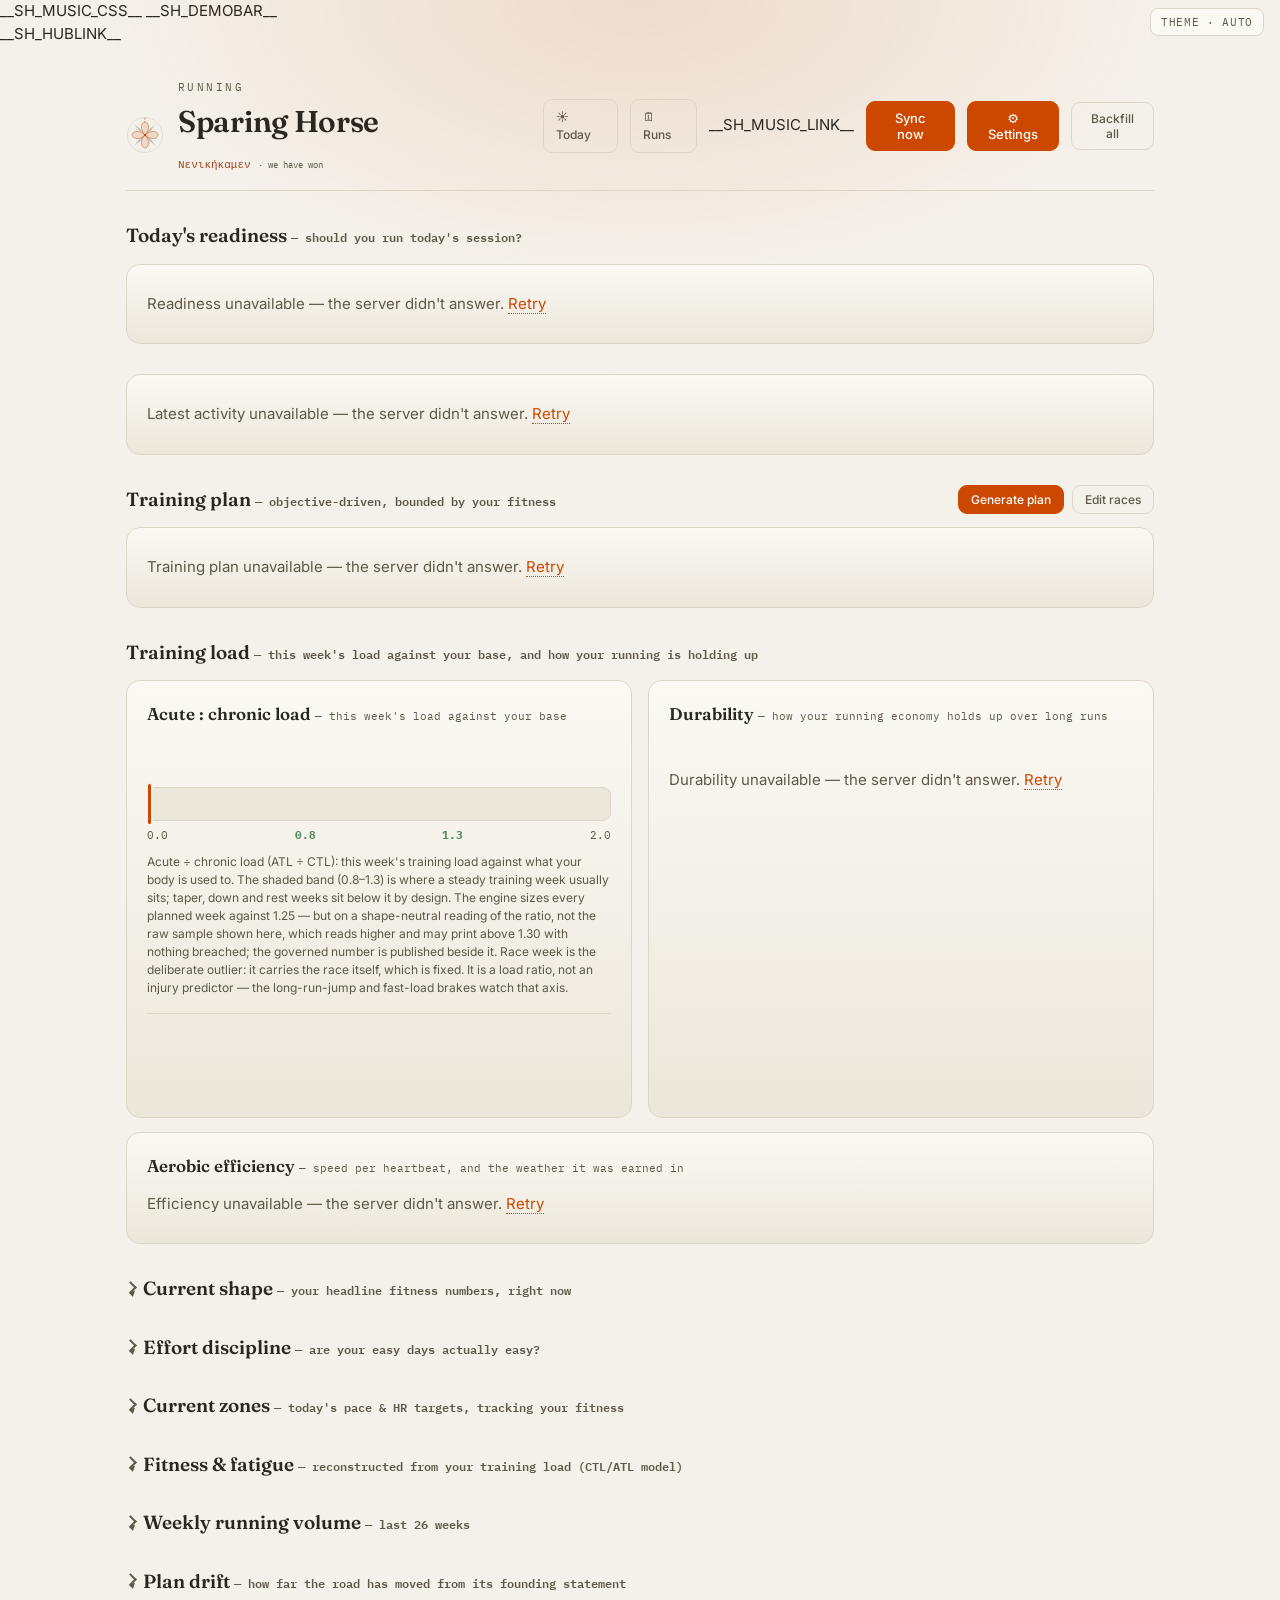
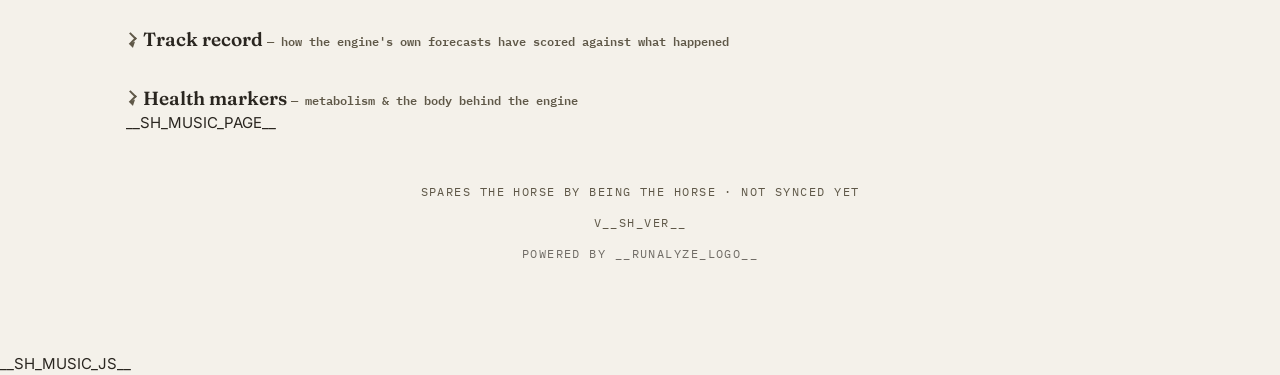
==== commit e62369c0: "Sync 0.81.3" ====
--- a/static/index.html
+++ b/static/index.html
@@ -56,16 +56,33 @@
     <div id="dqbanner"></div>
     <div id="objbar" class="objbar" data-mtab="today"></div>
 
+    <!-- SH-87 (0.80.0) — the readiness card sits above the plan because it decides how today's
+         session is run; the latest run (#sec-runs, #sec-recent) follows it, then the plan, then the
+         load, durability and efficiency trackers it used to share a section with, in #sec-load. -->
+    <div class="section" id="sec-readiness" role="region" aria-labelledby="h-readiness" data-mtab="today">
+      <h2 id="h-readiness">Today's readiness <span class="muted mono" style="font-size:12px">— should you run today's session?</span></h2>
+      <div id="readiness"><div class="empty">Loading…</div></div>
+    </div>
+
+    <div class="section" id="sec-runs" role="region" aria-labelledby="h-runs">
+      <h2 id="h-runs">Run browser <span class="muted mono" style="font-size:12px">— pick a day, the run opens below</span></h2>
+      <div class="panel" id="runscal"><div class="empty">Loading calendar…</div></div>
+    </div>
+
+    <div class="section" id="sec-recent" data-mtab="today" role="region" aria-label="Latest running activity">
+      <div class="panel" id="recent"><div class="empty">Loading latest activity…</div></div>
+    </div>
+
     <div class="section" id="sec-plan" role="region" aria-labelledby="h-plan" data-mtab="plan">
       <h2 id="h-plan">Training plan <span class="muted mono" style="font-size:12px">— objective-driven, bounded by your fitness</span>
+        <button type="button" class="ghost" id="racesBtn" aria-expanded="false" aria-controls="racesDrawer" style="float:right;font-size:12px;padding:6px 12px;margin-left:8px">Edit races</button>
         <button class="primary" id="planBtn" style="float:right;font-size:12px;padding:6px 12px">Generate plan</button></h2>
       <div class="panel" id="plan"><div class="empty">No plan yet.</div></div>
     </div>
 
-    <div class="section" id="sec-readiness" role="region" aria-labelledby="h-readiness" data-mtab="today">
-      <h2 id="h-readiness">Today's readiness <span class="muted mono" style="font-size:12px">— should you run today's session?</span></h2>
+    <div class="section" id="sec-load" role="region" aria-labelledby="h-load" data-mtab="today">
+      <h2 id="h-load">Training load <span class="muted mono" style="font-size:12px">— this week's load against your base, and how your running is holding up</span></h2>
       <div class="rgrid">
-        <div id="readiness"><div class="empty">Loading…</div></div>
         <div class="panel acwrcard">
           <div class="acwr-title">Acute : chronic load <span class="muted mono" style="font-size:11px;font-weight:400">— this week's load against your base</span></div>
           <div class="gauge" id="gauge"><div class="band" id="gband"></div><div class="mark" id="gmark"></div><div class="gyou" id="gyou"></div></div>
@@ -74,7 +91,7 @@
           <div class="acwr-foot" id="acwrFoot"><div class="tilebg" id="acwrRampBg"></div><div class="acwr-foot-txt" id="acwrFootTxt"></div><div class="tilecap" id="acwrRampBgcap"></div></div>
         </div>
         <!-- §3.3 / 0.32.0 — the durability tracker. PRIVATE-only (decoupling is HR-adjacent): app.js
-             removes this card on the public box, where the ACWR card then takes the whole second
+             removes this card on the public box, where the ACWR card then takes the whole
              row (.rgrid:not(:has(.durcard))). Populated by loadDurability from /api/durability. -->
         <div class="panel acwrcard durcard" id="durcard">
           <div class="acwr-title">Durability <span class="muted mono" style="font-size:11px;font-weight:400">— how your running economy holds up over long runs</span></div>
@@ -82,7 +99,7 @@
         </div>
       </div>
       <!-- §EF — aerobic efficiency (speed per heartbeat). PRIVATE-only, like durability: HR-derived.
-           Full width, BELOW the three-card row, because the owner asked for more prominence than the
+           Full width, BELOW the two trackers' row, because the owner asked for more prominence than the
            durability tile has (2026-08-25) — decoupling only says something once runs get long, and
            his longest is 12 km, while efficiency reads on every easy run he does. Two panels, each
            with its OWN vertical scale, sharing one time axis: efficiency above, temperature below.
@@ -93,15 +110,6 @@
         <div class="acwr-title">Aerobic efficiency <span class="muted mono" style="font-size:11px;font-weight:400">— speed per heartbeat, and the weather it was earned in</span></div>
         <div id="effbody"><div class="empty">Loading…</div></div>
       </div>
-    </div>
-
-    <div class="section" id="sec-runs" role="region" aria-labelledby="h-runs">
-      <h2 id="h-runs">Run browser <span class="muted mono" style="font-size:12px">— pick a day, the run opens below</span></h2>
-      <div class="panel" id="runscal"><div class="empty">Loading calendar…</div></div>
-    </div>
-
-    <div class="section" id="sec-recent" data-mtab="today" role="region" aria-label="Latest running activity">
-      <div class="panel" id="recent"><div class="empty">Loading latest activity…</div></div>
     </div>
 
     <details class="section" id="sec-shape" data-mtab="fitness">
--- a/static/app.css
+++ b/static/app.css
@@ -360,11 +360,11 @@
   .statuscard .sc-fresh:empty{display:none}
   /* Past the nightly's own staleness window the chip stops being a footnote and says so. */
   .statuscard .sc-fresh.stale{color:var(--onready);font-weight:600}
-  .statuscard .sc-fresh.stale::before{content:"⚠ "}  /* readiness ⨉ chronic-load ⨉ durability: the verdict card takes the whole row; the two trackers
-     share the row below, half each (0.32.1 — three-across read crowded) */
+  .statuscard .sc-fresh.stale::before{content:"⚠ "}
+  /* chronic-load ⨉ durability: the two trackers share one row, half each
+     (0.32.1 — three-across read crowded) */
   .rgrid{display:grid;grid-template-columns:1fr 1fr;gap:16px;align-items:stretch}
-  .rgrid>#readiness{grid-column:1 / -1}
-  /* the public box removes the durability card, so the ACWR card takes the whole second row there */
+  /* the public box removes the durability card, so the ACWR card takes the whole row there */
   .rgrid:not(:has(.durcard))>.acwrcard{grid-column:1 / -1}
   @media(max-width:760px){.rgrid{grid-template-columns:1fr}}
   /* readiness + today's session share one surface tile (same bg as the load tile); the green
@@ -446,6 +446,8 @@
     padding:3px 8px;border-radius:5px;white-space:nowrap}
   .objbar .oname{font-family:var(--serif);font-weight:600;font-size:19px}
   .objbar .owhen{font-family:var(--mono);font-size:12px;color:var(--accent-ink)}
+  /* §GUN — the live countdown; tabular figures so the ticking doesn't jitter the bar width */
+  .objbar .ocount{font-family:var(--mono);font-size:12px;color:var(--accent-ink);font-variant-numeric:tabular-nums}
   .objbar .overdict{margin-left:auto;font-size:12px;color:var(--muted)}
   .checkin .cinote{flex:1;min-width:200px;font-family:var(--sans);font-size:13px;color:var(--text);
     background:var(--surface-2);border:1px solid var(--line);border-radius:8px;padding:7px 10px}
@@ -536,12 +538,16 @@
   /* §6q/#2 — multi-A race-chain strip: one row per A-race, projected CTL + per-race verdict */
   .chainstrip{margin:10px 0 2px}
   .chainrace{display:flex;flex-wrap:wrap;align-items:baseline;gap:8px;padding:7px 0;
-    border-top:1px solid var(--line)}
+    border-top:1px solid var(--line);cursor:pointer}
+  /* §CHAIN3 — the strip doubles as the race selector; `.on` marks the currently-viewed leg the same
+     way `.phaseseg.active` marks the open phase segment */
+  .chainrace.on{box-shadow:inset 0 0 0 2px var(--accent)}
   .chainrace .crole{font-family:var(--mono);font-size:11px;letter-spacing:.14em;text-transform:uppercase;
     color:var(--accent);border:1px solid var(--line);border-radius:6px;padding:2px 6px}
   .chainrace .cname{font-family:var(--serif);font-weight:600;font-size:15px}
   .chainrace .cwhen{font-family:var(--mono);font-size:12px;color:var(--muted)}
   .chainrace .cctl{font-family:var(--mono);font-size:12px;color:var(--text);margin-left:auto}
+  .chainrace .cft{font-family:var(--mono);font-size:12px;color:var(--muted)}
   .chainrace .cverd{font-family:var(--mono);font-size:11px;border-radius:6px;padding:2px 7px;
     border:1px solid var(--line);color:var(--muted)}
   .chainrace .cverd.ok{color:var(--ok);border-color:var(--ok)}
@@ -726,7 +732,11 @@
   .obj .x{cursor:pointer;color:var(--muted);border:1px solid var(--line);border-radius:6px;
     padding:2px 8px;font-size:11px;background:none}
   .obj .x:hover{color:var(--danger);border-color:var(--danger)}
-  .obj.anchor{border-color:var(--accent)}
+  .obj.current{border-color:var(--accent)}   /* §CHAIN4b — the race the console is showing */
+  .obj.removed{opacity:.72}   /* §OBJ3 — a removed race, listed for 24h, reads muted like the past-races rows */
+  .obj .putback{cursor:pointer;color:var(--muted);border:1px solid var(--line);border-radius:6px;
+    padding:2px 8px;font-size:11px;background:none}
+  .obj .putback:hover{color:var(--accent);border-color:var(--accent)}
   .addobj{display:flex;flex-wrap:wrap;gap:7px;align-items:center;margin-bottom:6px}
   .addobj input,.addobj select{font-family:var(--sans);font-size:12px;color:var(--text);
     background:var(--surface-2);border:1px solid var(--line);border-radius:7px;padding:6px 8px}
@@ -1106,12 +1116,22 @@
      always terracotta). Chain segments (peak2/taper2/bridge2…) match by prefix. rebase = the terracotta
      we started with; taper cycles back to terracotta (4 hues, 5 phases — the two low-volume bookends). */
   .phaseseg[data-pk="rebase"],  .phasepanel[data-pk="rebase"] { --accent: var(--accent1); }
-  .phaseseg[data-pk="base"],    .phasepanel[data-pk="base"]   { --accent: var(--accent2); }
-  .phaseseg[data-pk="build"],   .phasepanel[data-pk="build"],
+  /* §CHAIN2b (0.72.1): base/build match by PREFIX too — a second cycle's base1/build1 read as their
+     phase, not as the default terracotta; a recovery block is a low-volume bookend like the taper. */
+  .phaseseg[data-pk^="base"],   .phasepanel[data-pk^="base"]  { --accent: var(--accent2); }
+  .phaseseg[data-pk^="build"],  .phasepanel[data-pk^="build"],
   .phaseseg[data-pk^="bridge"], .phasepanel[data-pk^="bridge"]{ --accent: var(--accent3); }
   .phaseseg[data-pk^="peak"],   .phasepanel[data-pk^="peak"]  { --accent: var(--accent4); }
-  .phaseseg[data-pk^="taper"],  .phasepanel[data-pk^="taper"] { --accent: var(--accent1); }
+  .phaseseg[data-pk^="taper"],  .phasepanel[data-pk^="taper"],
+  .phaseseg[data-pk^="recovery"],.phasepanel[data-pk^="recovery"]{ --accent: var(--accent1); }
   /* (0.56.1: the opacity dimming that lived here moved to a desaturated fill — see .phaseseg above) */
+  /* SH-86c — the road's week bars take the SAME hues on a bar-only variable: --ph, never --accent
+     (the rings and chips around the road read --accent for their own meanings) */
+  .roadbars .weekseg[data-pk="rebase"]{ --ph: var(--accent1); }
+  .roadbars .weekseg[data-pk^="base"]{ --ph: var(--accent2); }
+  .roadbars .weekseg[data-pk^="build"], .roadbars .weekseg[data-pk^="bridge"]{ --ph: var(--accent3); }
+  .roadbars .weekseg[data-pk^="peak"]{ --ph: var(--accent4); }
+  .roadbars .weekseg[data-pk^="taper"], .roadbars .weekseg[data-pk^="recovery"]{ --ph: var(--accent1); }
   /* Health markers: cycle four hues */
   .hgrid .hcard:nth-child(4n+1){ --accent: var(--accent1); }
   .hgrid .hcard:nth-child(4n+2){ --accent: var(--accent2); }
@@ -1147,9 +1167,17 @@
 
 /* 0.56.1 — week segments in the dark themes: the strip mixes only 30% surface into the phase accent, and the
    light label read at 3.4:1 on the selected week; clamp the fill toward the surface
-   as the phase bar does. Last in the file on purpose: it must outrank .weekseg[aria-pressed] above. */
+   as the phase bar does. The road's own dark rules follow just below (SH-86c). */
 [data-theme="dark"] .weekseg,[data-theme="dark"] .weekseg[aria-pressed="true"]{
   background:color-mix(in oklab,var(--accent),var(--surface-2) 58%)}
+
+/* SH-86c — the blanket dark clamp above predates the road's encoding and must NOT reach the road's
+   bars: they keep their phase-hue fills (pale = planned, solid = run) in the dark themes too. The
+   system-dark scheme paints through data-theme as well, so these two rules cover both. */
+[data-theme="dark"] .roadbars .weekseg,[data-theme="dark"] .roadbars .weekseg[aria-pressed="true"]{
+  background:color-mix(in oklab,var(--ph,var(--accent)),var(--surface2) 60%)}
+[data-theme="dark"] .roadbars .weekseg.wsdone{background:color-mix(in oklab,var(--ph,var(--accent)),var(--surface2) 12%)}
+[data-theme="dark"] .roadbars .weekseg>i{background:color-mix(in oklab,var(--ph,var(--accent)),var(--surface2) 12%)}
 
 /* 0.57.0 — the theme control: one button (system → dark → light) instead of three 30×9 swatches */
 .themebtn{font:inherit;font-family:var(--mono);font-size:11px;letter-spacing:.06em;text-transform:uppercase;min-height:28px;
@@ -1160,6 +1188,7 @@
 [data-page="today"] #sec-plan,[data-page="today"] #sec-recent,[data-page="today"] #sec-runs,
 [data-page="today"] details.section,[data-page="today"] #firstrun,[data-page="today"] #dqbanner,
 [data-page="today"] .acwrcard,[data-page="today"] .effcard,[data-page="today"] .durcard,
+[data-page="today"] #sec-load,
 [data-page="today"] #syncBtn,[data-page="today"] #backfillBtn,[data-page="today"] #planBtn{display:none!important}
 [data-page="today"] .rgrid{grid-template-columns:1fr}
 [data-page="today"] #sec-readiness{display:block!important}
@@ -1189,13 +1218,187 @@
   .wrap:has(> .rail){margin-left:182px;max-width:min(1080px,calc(100vw - 208px))}
 }
 
-/* §LIMITS (0.58.0) — the week's limits strip */
-details.limits{grid-column:1 / -1;margin:8px 0 2px;border:1px solid var(--line);border-radius:8px;padding:6px 10px;background:var(--surface)}   /* 0.60.1 — the week card is a 30px-gutter grid; the block spans it, or it lands in the gutter one word per line */
-details.limits > summary{cursor:pointer;list-style:none;font-size:12px}
-details.limits > summary::-webkit-details-marker{display:none}
-details.limits .limhead b{color:var(--accent-ink)}
-.lim{display:grid;grid-template-columns:1fr auto auto auto;gap:10px;align-items:baseline;padding:4px 0;border-top:1px solid var(--line);font-size:12px}
-.lim .lk{color:var(--muted)} .lim .lv{font-variant-numeric:tabular-nums} .lim .lh{font-variant-numeric:tabular-nums;color:var(--ok-ink)}
-.lim .lh.over{color:var(--danger)} .lim .lb{font-family:var(--mono);font-size:11px;color:var(--muted);border:1px solid var(--line);border-radius:4px;padding:0 5px}
-.lim.held .lk{color:var(--text);font-weight:600} .lim.binding .lk::after{content:" · holds this week";color:var(--accent-ink);font-weight:400}
-.limrisk{margin-top:8px;font-size:12px;line-height:1.5;color:var(--muted)} .limrisk b{color:var(--text)}
+/* §LIMITS (0.58.0) — the week's limits: one row per axis, opening to its reason and source (SH-86) */
+.limits{grid-column:1 / -1;margin:8px 0 2px;--accent:var(--accent1)}   /* the brand hue in every phase: "holds the week" is a meaning, not a phase. 0.60.1 — the week card is a 30px-gutter grid; the block spans it, or it lands in the gutter one word per line */
+/* SH-86c — the limits lay out as a grid of cards (3 columns at ≥980px, 2 at 640–979px, 1 below):
+   .limrow vanishes into the grid (display:contents) so each .limhd IS its card and an open source
+   panel spans the full width under its row, dense packing keeping the row's other cards together */
+.limits{display:grid;grid-template-columns:1fr;gap:10px;grid-auto-flow:row dense}
+@media(min-width:640px){.limits{grid-template-columns:1fr 1fr}}
+@media(min-width:980px){.limits{grid-template-columns:1fr 1fr 1fr}}
+.limitslbl{grid-column:1 / -1;font-family:var(--mono);font-size:11px;letter-spacing:.14em;text-transform:uppercase;color:var(--muted);margin:0 2px 4px}
+.limrow{display:contents}
+.limhd{display:flex;flex-direction:column;justify-content:flex-start;width:100%;font:inherit;color:inherit;text-align:left;border:1px solid var(--line);
+  border-radius:12px;background:var(--surface);padding:12px 14px;min-height:44px;cursor:pointer}
+.limhd[aria-expanded="true"]{border-color:var(--accent);background:color-mix(in oklab,var(--accent),var(--surface) 92%)}
+.limhd:focus-visible{outline:2px solid var(--accent);outline-offset:2px;border-radius:6px}
+.limtop{display:flex;flex-wrap:wrap;align-items:baseline;gap:4px 8px}
+.limname{font-weight:600}
+.limval{margin-left:auto;font-variant-numeric:tabular-nums;font-size:12px;color:var(--muted)}
+.limtag{font-family:var(--mono);font-size:10px;letter-spacing:.08em;text-transform:uppercase;border-radius:4px;padding:1px 6px;background:var(--surface2);color:var(--muted)}
+.limtag.hold{background:color-mix(in oklab,var(--accent),transparent 82%);color:var(--accent-ink)}
+.limtag.over{background:color-mix(in oklab,var(--danger),transparent 84%);color:var(--danger)}
+.limbar{display:block;height:8px;border-radius:4px;background:var(--surface2);margin:6px 0;overflow:hidden}
+.limbar i{display:block;height:100%;border-radius:4px;background:var(--muted)}
+.limbar.hold i{background:var(--accent)} .limbar.over i{background:var(--danger)}
+.limsent{display:block;font-size:13px;line-height:1.5}
+.limmeta{display:flex;align-items:center;gap:8px;margin-top:auto;padding-top:6px}   /* a card in a taller row keeps its badge and link on the bottom line */
+.basis{font-family:var(--mono);font-size:10px;letter-spacing:.08em;text-transform:uppercase;border-radius:4px;padding:1px 6px}
+.basis.L{background:color-mix(in oklab,var(--ok),transparent 84%);color:var(--ok-ink)}
+.basis.A{background:color-mix(in oklab,var(--accent),transparent 82%);color:var(--accent-ink)}
+.basis.S{background:var(--surface2);color:var(--muted)}
+.limcta{margin-left:auto;font-size:12px;color:var(--accent-ink)}
+.limsrc{background:var(--bg);border:1px solid var(--line);border-radius:12px;padding:16px;margin:2px 0 12px;font-size:13px;line-height:1.55}
+.limsrc p{margin:0 0 10px}
+.limits .limsrc{grid-column:1 / -1;margin:0}   /* an open source panel spans the limits grid's full width */
+.srctop{display:flex;align-items:baseline;gap:8px;margin-bottom:10px}
+.srctitle{font-family:var(--serif);font-weight:600;font-size:17px}
+.srclbl{font-family:var(--mono);font-size:11px;letter-spacing:.14em;text-transform:uppercase;color:var(--muted);margin:12px 0 4px}
+.srcref{background:var(--surface);border:1px solid var(--line);border-radius:8px;padding:10px 12px;margin:0 0 8px}
+.srccite{font-size:12px;font-weight:600;margin-bottom:2px}
+.srccaveat{color:var(--warn-ink)}
+.srcbasis{font-family:var(--mono);font-size:11px;color:var(--muted);border-top:1px solid var(--line);padding-top:10px;margin-top:4px}
+
+/* SH-86 (slice 2) — the plan page's layout: three tiles, the road, the week pane, the strip */
+.plantiles{display:grid;grid-template-columns:repeat(auto-fit,minmax(280px,1fr));gap:16px;margin:10px 0 6px}
+.plantile{border:1px solid var(--line);border-radius:12px;background:var(--surface);padding:14px 16px;min-width:0;
+  display:flex;flex-direction:column}
+/* SH-86c — equal-height tiles end on the same line: the final link rides the bottom edge; and the
+   races tile starts on the others' line even with a chain (the .chainstrip margin at :539 is the
+   old standalone strip's, kept for its §CHAIN4 class contract but waived on the tile) */
+.plantile>.linkbtn{align-self:flex-start}   /* a flex column stretches a button, which centres its text */
+.plantile>.linkbtn:last-child{margin-top:auto}
+.plantile.chainstrip{margin:0}
+/* a race's source opens as a fourth item on the tiles grid, full width on its own row */
+.tilepanel{grid-column:1 / -1}
+.tilepanel-hd{display:flex;align-items:baseline;justify-content:space-between;gap:12px;margin-bottom:6px}
+.tilepanel-hd h3{font-family:var(--serif);font-weight:600;font-size:20px;margin:0}
+/* one shared two-column body for the source panels (the race panel's, and each limit row's) */
+@media(min-width:980px){.srccols{display:grid;grid-template-columns:1fr 1fr;gap:0 32px}}
+.tilelbl{font-family:var(--mono);font-size:11px;letter-spacing:.14em;text-transform:uppercase;color:var(--muted);margin-bottom:8px}
+.tilebig{font-family:var(--serif);font-weight:600;font-size:26px;line-height:1.1}
+/* the week's days as mini bars (height ∝ km), today's letter in the accent ink */
+.wkdays{display:flex;align-items:flex-end;gap:6px;margin:10px 0 4px;height:56px}
+.wkd{display:flex;flex-direction:column;align-items:center;gap:3px;flex:1}
+.wkd i{display:block;width:100%;border-radius:3px}
+.wkd b{font-family:var(--mono);font-size:10px;font-weight:400;color:var(--muted)}
+.wkd.today b{color:var(--accent-ink);font-weight:600}
+.wkd.easy i{background:color-mix(in oklab,var(--ok),transparent 45%)}
+.wkd.qual i{background:var(--accent)}
+.wkd.long i{background:var(--ok)}
+.wkd.race i{background:var(--danger)}
+.wkd.rest i{background:var(--surface2)}
+.wklegend{display:flex;gap:12px;font-family:var(--mono);font-size:10px;color:var(--muted);margin-bottom:6px}
+.wklegend i{display:inline-block;width:8px;height:8px;border-radius:2px;margin-right:4px}
+.wklegend .easy{background:color-mix(in oklab,var(--ok),transparent 45%)}
+.wklegend .qual{background:var(--accent)}
+.wklegend .long{background:var(--ok)}
+/* the limits tile: the lead limit large, the rest compact */
+.limothers .limmini{display:grid;grid-template-columns:110px 1fr auto;gap:8px;align-items:center;width:100%;
+  font:inherit;font-size:12px;color:inherit;text-align:left;background:none;border:0;padding:6px 2px;
+  min-height:44px;cursor:pointer;border-top:1px solid var(--line)}
+.limothers .limmini:first-of-type{border-top:0}
+.limmini .lk2{color:var(--muted)}
+.limmini .lv2{font-size:11px;color:var(--muted);font-variant-numeric:tabular-nums}
+.limmini:focus-visible{outline:2px solid var(--accent);outline-offset:2px;border-radius:6px}
+/* the races tile: one row per race, the finish band on an axis shared by the rows */
+.racerow{padding:8px 0;border-top:1px solid var(--line)}
+.racerow:first-of-type{border-top:0}
+.racename{font-family:var(--serif);font-weight:600;font-size:15px}
+.racetile .chainrace{border-top:0;padding:4px 8px;margin:0 -8px;border-radius:8px}   /* the pressed ring sits clear of the text */
+.bandbar{position:relative;height:16px;margin:8px 0 16px;border-bottom:1px solid var(--line)}
+.bandrange{position:absolute;top:4px;height:8px;border-radius:4px;background:color-mix(in oklab,var(--accent),transparent 72%)}
+.bandmed{position:absolute;top:1px;width:2px;height:14px;background:var(--accent)}
+.bandgoal{position:absolute;top:1px;height:14px;border-left:2px dashed var(--warn)}
+.bandtick{position:absolute;top:19px;font-family:var(--mono);font-size:9px;color:var(--muted)}
+.bandtick.mid{left:50%;transform:translateX(-50%)}
+.bandtick.end{right:0}
+.racenum{font-size:12px;margin:2px 0}
+/* the road: one bar per week */
+.road{margin:14px 0 6px}
+.roadlbl{font-family:var(--mono);font-size:11px;letter-spacing:.14em;text-transform:uppercase;color:var(--muted)}
+.roadlegend{display:flex;flex-wrap:wrap;gap:12px;font-family:var(--mono);font-size:10px;color:var(--muted);margin:4px 0 2px}
+.roadlegend i{display:inline-block;width:8px;height:8px;border-radius:2px;margin-right:4px}
+.roadlegend .rl-run{background:var(--muted)}
+.roadlegend .rl-plan{background:color-mix(in oklab,var(--muted),var(--surface2) 67%)}
+.roadlegend .rl-on{background:var(--surface2);box-shadow:0 0 0 1px var(--bg),0 0 0 2px var(--text)}
+/* SH-86d — every horizontal layer of the road is the same grid (--n week columns, one gap), so a band
+   segment's edges are exactly its first and last bar's edges and a flag sits in its own week's column */
+.roadflags,.roadbars,.roadband,.roadmarks{display:grid;grid-template-columns:repeat(var(--n),minmax(0,1fr));column-gap:3px}
+.roadflags{position:relative;z-index:2;height:16px}
+.roadflagcell{grid-row:1;position:relative;min-width:0;pointer-events:none}
+.roadflag{position:absolute;top:0;transform:translateX(-50%);font-size:13px;line-height:1;pointer-events:auto}
+.roadflagcell.small .roadflag{font-size:10px;top:2px;opacity:.75}
+.roadline{position:absolute;top:16px;height:178px;width:0;border-left:1px dashed color-mix(in oklab,var(--text),transparent 55%);pointer-events:none}   /* bars 150 + band margin 3 + band 22 + axis margin 3: down to the axis */
+.roadflagcell.small .roadline{border-left-color:color-mix(in oklab,var(--text),transparent 75%)}
+.roadbars{align-items:end;height:150px}
+/* SH-86c — one idea per visual channel: COLOUR names the phase (--ph, set beside the phase hue
+   rules below) and the FILL says run (solid) vs planned (a pale tint of the same hue). A down,
+   taper, recovery or race week keeps no shade of its own — the lower height already says it. */
+.roadbars .weekseg{position:relative;overflow:hidden;align-self:end;min-width:0;padding:0;border:0;border-radius:3px 3px 0 0;cursor:pointer;
+  background:color-mix(in oklab,var(--ph,var(--accent)),var(--surface2) 67%);opacity:1;transition:opacity .15s,box-shadow .15s}
+.roadbars .weekseg:hover{opacity:.8}
+.roadbars .weekseg:focus-visible{outline:2px solid var(--accent);outline-offset:1px}
+.roadbars .weekseg.wsdone{background:color-mix(in oklab,var(--ph,var(--accent)),var(--surface2) 10%)}
+.roadbars .weekseg>i{position:absolute;left:0;right:0;bottom:0;display:block;
+  background:color-mix(in oklab,var(--ph,var(--accent)),var(--surface2) 10%)}
+/* the shown week's ring is the text ink, never the accent: the re-base and taper hues ARE the
+   accent, and an accent ring would vanish on them */
+.roadbars .weekseg.on{outline:2px solid var(--text);outline-offset:-2px}   /* inside the bar: an outer ring is clipped at the road's ends, and an outline paints over the run share */
+.roadband{margin-top:3px;height:22px;border-radius:6px;overflow:hidden}
+.roadband .phaseseg{cursor:default;filter:none;min-width:0;overflow:hidden;padding:0 2px}
+.roadband .phaseseg b{max-width:100%;overflow:hidden;white-space:nowrap;text-overflow:clip}   /* a short phase on a phone clips its label rather than widening the band past its bars */
+.roadband .phaseseg:hover{filter:none}
+/* the today marker rides its own line above the axis's date labels, so neither ever overlaps */
+.roadaxis{margin-top:3px;font-family:var(--mono);font-size:10px;color:var(--muted)}
+.roadmarks{height:13px}
+.roadtodaycell{grid-row:1;position:relative;min-width:0}
+.roadtoday{position:absolute;top:0;width:0;color:var(--accent-ink);white-space:nowrap;line-height:13px}
+.roadtoday b{position:absolute;left:0;transform:translateX(-50%);font-weight:400}
+.roadtoday em{position:absolute;font-style:normal}
+.roadtoday.start em{left:9px}
+.roadtoday.end em{right:9px}
+.roadstem{position:absolute;left:0;bottom:100%;height:28px;width:0;border-left:2px solid var(--accent);transform:translateX(-1px);pointer-events:none}
+.roaddates{display:flex;justify-content:space-between}
+/* the week pane */
+.weekpane{margin:10px 0}
+.wplbl{font-family:var(--mono);font-size:11px;letter-spacing:.14em;text-transform:uppercase;color:var(--muted)}
+.wphd{display:flex;align-items:baseline;justify-content:space-between;gap:12px;margin:4px 0 2px}
+.wphd h3{font-family:var(--serif);font-weight:600;font-size:20px;margin:0}
+.wpnav{display:flex;gap:6px}
+.wpnav button{width:44px;height:44px;border:1px solid var(--line);border-radius:10px;background:var(--surface);
+  color:var(--text);font-size:18px;cursor:pointer}
+.wpnav button:disabled{opacity:.4;cursor:default}
+.wphase{font-size:12px;color:var(--muted);margin:6px 0 2px}
+/* SH-86c — the pane's card uses its width: the week line, the intent and the badge (right) on top,
+   the days in two columns at ≥980px (Mon–Thu left, Fri–Sun right), the limits a card grid below.
+   The week-number gutter is redundant at every width — the pane's title names the week. */
+.weekpane .wk{grid-template-columns:minmax(0,1fr) auto;align-items:start}
+.weekpane .wk>.wn{display:none}
+@media(min-width:980px){
+  .weekpane .wsesslog{display:block;columns:2;column-gap:32px}
+  .weekpane .wsesslog .sline{break-inside:avoid;margin-bottom:2px}
+}
+/* phones: the card stays one column, the badge column gives its width back to the days */
+@media(max-width:760px){
+  .weekpane .wk{grid-template-columns:minmax(0,1fr)}
+  .weekpane .wk>.wbody+div{justify-self:start}
+}
+/* the strip */
+.planstrip{display:flex;flex-wrap:wrap;align-items:center;gap:10px;margin:10px 0;
+  border-top:1px solid var(--line);padding-top:10px}
+/* SH-86c — the posture button fills the strip's whole row, padded and rounded like the tiles */
+.stripbtn{font:inherit;font-size:12px;color:inherit;text-align:left;background:var(--surface);
+  border:1px solid var(--line);border-radius:12px;padding:14px 16px;min-height:44px;cursor:pointer;
+  flex:1 1 100%;box-sizing:border-box}
+.stripbtn .rgbadge{font-family:var(--mono);letter-spacing:.08em;text-transform:uppercase}
+.stripbtn:focus-visible{outline:2px solid var(--accent);outline-offset:2px}
+.stripanel{flex:1 1 100%}
+.racesdrawer{border:1px solid var(--line);border-radius:12px;background:var(--surface);
+  padding:10px 14px;margin:8px 0}
+.racesdrawer[hidden]{display:none}
+/* phones: the tiles stack, the road keeps one row of bars, the pane is one column */
+@media(max-width:760px){
+  .plantiles{grid-template-columns:1fr}
+  .roadflags,.roadbars,.roadband,.roadmarks{column-gap:2px}
+}
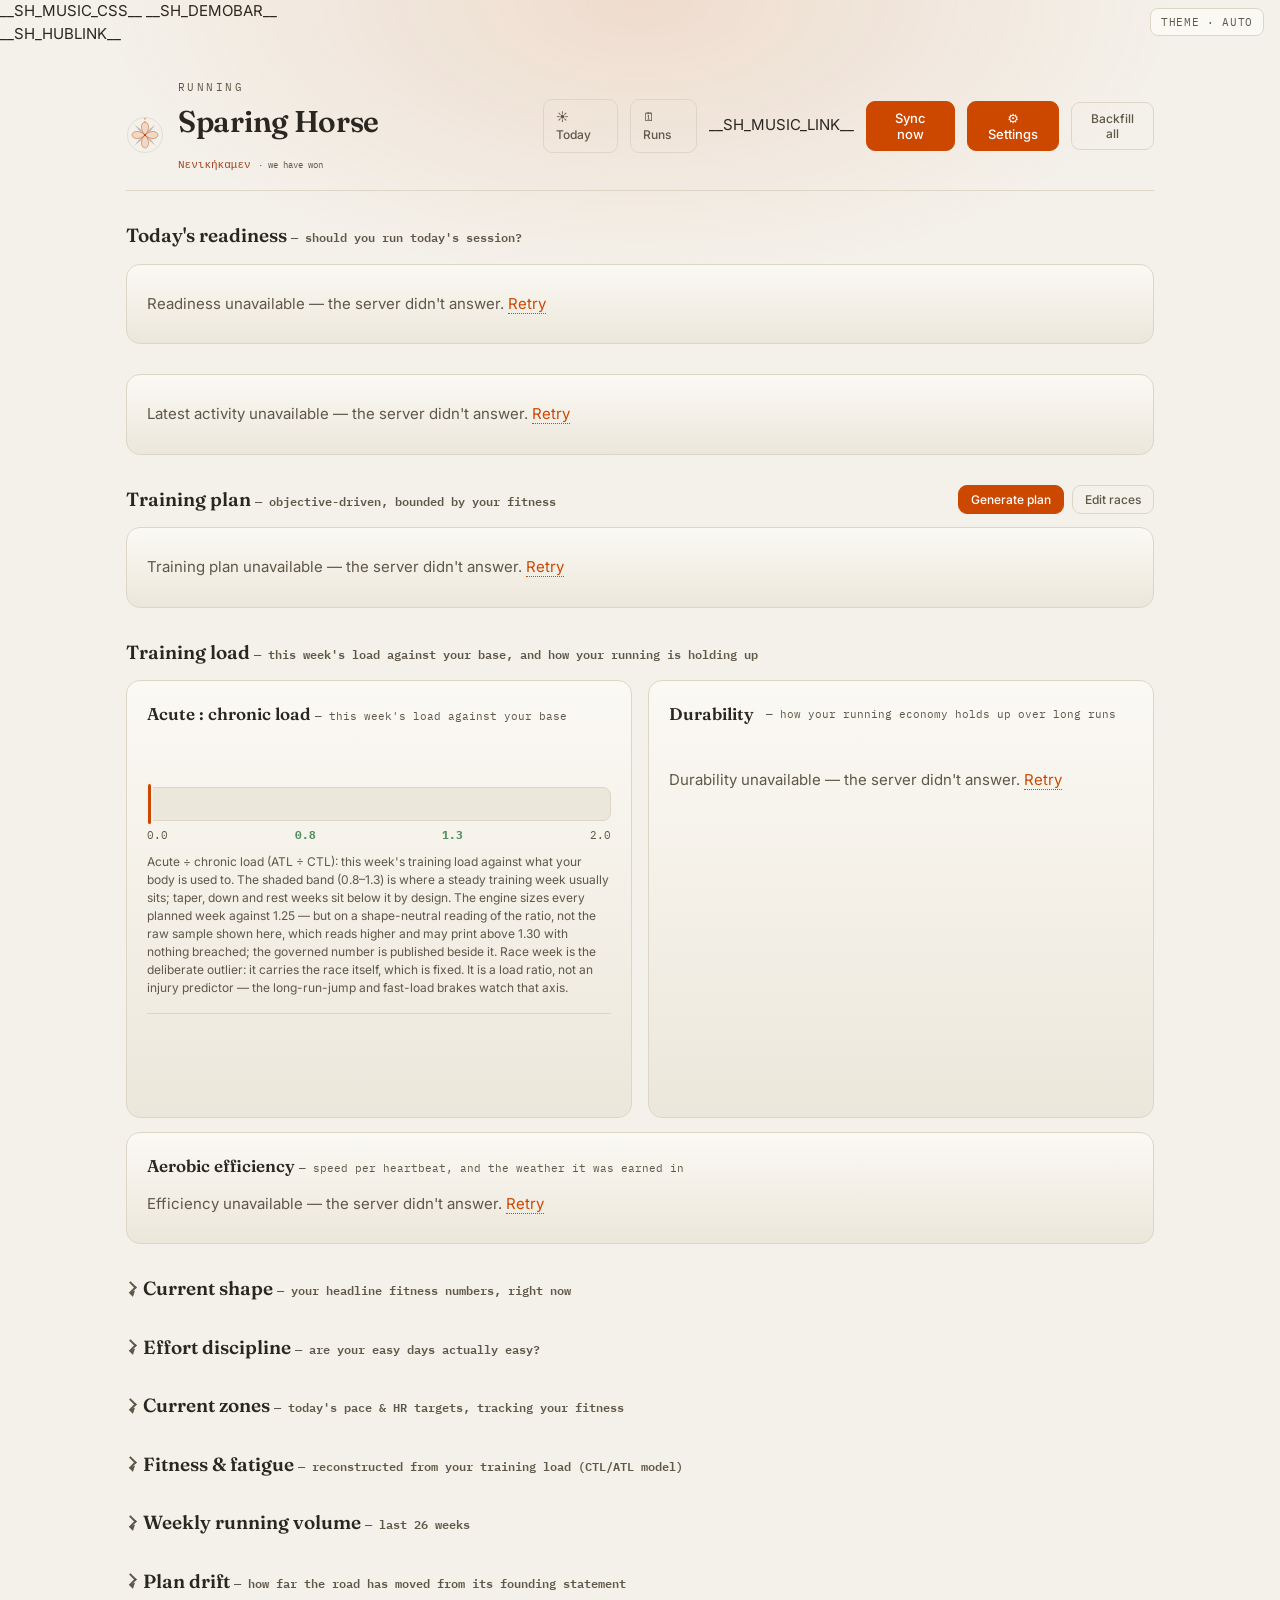
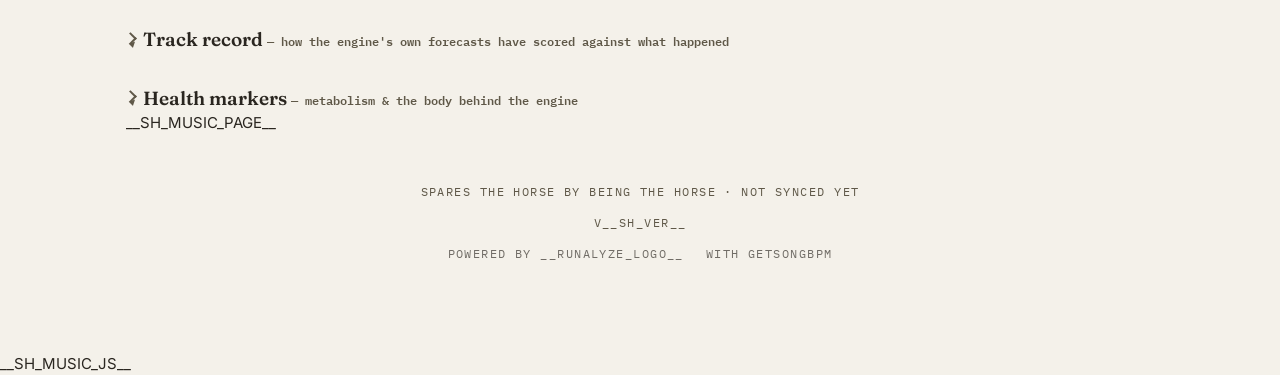
==== commit 17285373: "Sync 0.85.7" ====
--- a/static/index.html
+++ b/static/index.html
@@ -209,8 +209,12 @@
     <footer data-mtab="today">
       <span id="foot">Spares the horse by being the horse · not synced yet</span>
       <span id="footver" title="Engine version — the release that served this page">v__SH_VER__</span>
-      <a class="ralink" href="https://runalyze.com" target="_blank" rel="noopener noreferrer"
-         title="Sparing Horse runs on your Runalyze training data">powered by __RUNALYZE_LOGO__</a>
+      <span class="footlinks">
+        <a class="ralink" href="https://runalyze.com" target="_blank" rel="noopener noreferrer"
+           title="Sparing Horse runs on your Runalyze training data">powered by __RUNALYZE_LOGO__</a>
+        <a class="ralink" href="https://getsongbpm.com" target="_blank" rel="noopener"
+           title="On trial as a second source of song tempos for the cadence playlists">with GetSongBPM</a>
+      </span>
     </footer>
   </main>
 
--- a/static/app.css
+++ b/static/app.css
@@ -79,6 +79,11 @@
   button:hover{border-color:var(--accent)} button:active{transform:translateY(1px)}
   button:disabled,input:disabled{opacity:.5;cursor:not-allowed}
   button.primary{background:var(--accent);border-color:var(--accent);color:var(--onacc)}
+  /* §CG — the COROS sign-in link is an <a> wearing the primary-button clothes (same as a.ghost) */
+  a.primary{font-family:var(--sans);font-size:13px;font-weight:500;cursor:pointer;
+    background:var(--accent);border:1px solid var(--accent);border-radius:9px;padding:8px 14px;
+    color:var(--onacc);text-decoration:none;display:inline-block;transition:border-color .15s,transform .1s}
+  a.primary:active{transform:translateY(1px)}
   button.ghost{background:transparent;color:var(--muted);font-size:12px;padding:8px 12px}
   button.ghost:hover{color:var(--text)}
   /* §RB — the header Runs/Dashboard link is an <a> wearing the ghost-button clothes */
@@ -388,25 +393,69 @@
   .acwrcard .acwr-foot .v{display:block;font-family:var(--serif);font-weight:600;font-size:22px;line-height:1;margin-top:5px}
   .acwrcard .acwr-foot .v small{font-family:var(--mono);font-size:12px;font-weight:400;color:var(--muted)}
   .acwrcard .acwr-foot .cap{display:block;font-family:var(--mono);font-size:11px;color:var(--muted);margin-top:6px}
-  /* §3.3 durability tracker (0.32.0) — the verdict line under the gauge, and the footer chart:
-     one bar per long run, height = aerobic decoupling, coloured by its fade band. Strokes keep
-     their width under the stretched viewBox (the house non-scaling-stroke rule). */
-  .durverdict{font-size:12.5px;margin:12px 0 0;line-height:1.5}
-  .durverdict b{font-weight:600}
-  .durverdict b.ok{color:var(--ok)} .durverdict b.warn{color:var(--warn)} .durverdict b.danger{color:var(--danger)}
-  /* two zones share one track — the ok zone squares its right edge, the high-fade zone its left
-     (a single-band gauge keeps the full radius from the base rule above) */
-  .durcard .gauge .band{border-radius:8px 0 0 8px}
-  .durcard .gauge .band.danger{border-radius:0 8px 8px 0}
-  .durchart{margin:10px 0 2px}
-  .durchart svg{display:block;width:100%;height:96px}
-  .durchart .thresh{stroke-width:1;stroke-dasharray:4 4;vector-effect:non-scaling-stroke}
-  .durchart .thresh.ok{stroke:var(--ok)} .durchart .thresh.danger{stroke:var(--danger)}
-  .durchart rect{transition:opacity .15s}
-  .durchart rect.ok{fill:color-mix(in oklab,var(--ok),transparent 30%)}
-  .durchart rect.warn{fill:color-mix(in oklab,var(--warn),transparent 30%)}
-  .durchart rect.danger{fill:color-mix(in oklab,var(--danger),transparent 30%)}
-  .durchart rect:hover{opacity:.75}
+  /* §3.3 durability, build vs build (SH-94) — the canvas artboard's card on the app's tokens.
+     The compare-blue and pale-dot hues are card-scoped so the dark theme can retune them. */
+  .durcard{--durcmp:#3f7fd0;--durpale:#c9c1b0;min-width:0}   /* min-width:0 — the table's scroll wraps INSIDE the card, never widens the rgrid track */
+  [data-theme="dark"] .durcard{--durcmp:#5e9ae6;--durpale:#5c564a}
+  .durcard .acwr-title{display:flex;align-items:center;gap:8px 12px;flex-wrap:wrap}
+  #durswitch{display:inline-flex;border:1px solid var(--line);border-radius:999px;padding:3px;gap:2px;margin-left:auto}
+  #durswitch button{font:500 13px var(--sans);min-height:34px;min-width:64px;padding:6px 14px;border:0;
+    border-radius:999px;cursor:pointer;background:transparent;color:var(--text)}
+  #durswitch button[aria-pressed="true"]{background:var(--text);color:var(--surface)}
+  #durswitch button[aria-pressed="true"]:hover{border-color:transparent}
+  .durhead{font-family:var(--serif);font-weight:600;font-size:24px;line-height:1.2;margin:12px 0 0}
+  .durintro{font-size:14px;line-height:1.5;color:var(--muted);margin:10px 0 0}
+  .durchips{display:flex;gap:8px;flex-wrap:wrap;align-items:center;margin-top:12px;font-size:13px;color:var(--muted)}
+  .durchips button{font:500 13px var(--sans);min-height:34px;padding:6px 14px;border-radius:999px;cursor:pointer;
+    background:var(--surface);color:var(--text);border:1px solid var(--line)}
+  .durchips button[aria-pressed="true"]{background:var(--text);color:var(--surface);border-color:var(--text)}
+  /* the plot: SVG marks + an HTML label layer in % of the box (det/axis-legibility — no <text>) */
+  .durplot{position:relative;margin-top:12px}
+  .durplot svg{display:block;width:100%;height:auto}
+  .durtick{position:absolute;font-family:var(--mono);font-size:11px;color:var(--muted);pointer-events:none}
+  .durtick.y{left:0;width:7%;text-align:right;transform:translateY(-50%)}
+  .durtick.x{top:92.67%;transform:translateX(-50%)}
+  .durtick.km{left:56.5%;top:98.67%;transform:translate(-50%,-50%)}
+  .duraxis{stroke:var(--line);stroke-width:1}
+  .durzero{stroke:var(--surface2);stroke-width:1}
+  .durband5{stroke:var(--warn);stroke-width:1;stroke-dasharray:5 4}
+  .durband10{stroke:var(--danger);stroke-width:1;stroke-dasharray:5 4}
+  .durfit-now{stroke:var(--accent);stroke-width:2.5}
+  .durfit-cmp{stroke:var(--durcmp);stroke-width:2;stroke-dasharray:5 4}
+  .durdot.now{fill:var(--accent)} .durdot.cmp{fill:var(--durcmp)} .durdot.pale{fill:var(--durpale)}
+  .durdot.ring{fill:var(--surface);stroke-width:2}
+  .durdot.ring.now{stroke:var(--accent)} .durdot.ring.cmp{stroke:var(--durcmp)} .durdot.ring.pale{stroke:var(--durpale)}
+  .durlegend{display:flex;gap:8px 18px;flex-wrap:wrap;font-size:12px;color:var(--muted);margin-top:8px}
+  .durlegend .sw{display:inline-block;width:10px;height:10px;border-radius:50%;vertical-align:-1px;margin-right:4px}
+  .durlegend .sw.ring{width:9px;height:9px;background:var(--surface);border:2px solid var(--muted);vertical-align:-2px}
+  .durhz{display:grid;gap:8px;margin-top:12px}
+  .durhz-t{padding:8px 10px;border-radius:10px;border:1px solid var(--line);background:var(--surface)}
+  .durhz-t.now{border-color:var(--accent);background:color-mix(in oklab,var(--accent),var(--surface) 90%)}
+  .durhz-t.cmp{border-color:var(--durcmp)}
+  .durhz-t .yr{font-family:var(--mono);font-size:11px;color:var(--muted)}
+  .durhz-t .km{font-family:var(--serif);font-size:20px;font-weight:600;white-space:nowrap}
+  .durhz-t .nt{font-size:11px;color:var(--muted);min-height:14px}
+  .durtblwrap{overflow-x:auto;margin-top:12px}
+  .durtbl{display:grid;gap:6px;align-items:stretch}
+  .durtbl .h{font-family:var(--mono);font-size:11px;padding:0 2px;color:var(--muted)}
+  .durtbl .h.cur{color:var(--accent-ink)}
+  .durtbl .bandlabel{font-size:13px;font-weight:500;display:flex;align-items:center}
+  .durcell{border-radius:8px;padding:8px 10px;min-height:52px;box-sizing:border-box}
+  .durcell.cur{outline:2px solid var(--accent);outline-offset:-2px}
+  .durcell .v{font-family:var(--serif);font-size:19px;font-weight:600;white-space:nowrap}
+  .durcell .n{font-family:var(--mono);font-size:11px;color:var(--muted)}
+  .durcell.ok{background:color-mix(in oklab,var(--ok),var(--surface) 84%)}
+  .durcell.warn{background:color-mix(in oklab,var(--warn),var(--surface) 84%)}
+  .durcell.danger{background:color-mix(in oklab,var(--danger),var(--surface) 86%)}
+  .durcell.empty{background:var(--surface2)}
+  .durtints{display:flex;gap:8px 16px;flex-wrap:wrap;font-size:12px;color:var(--muted);margin-top:10px}
+  .durtints .sw{display:inline-block;width:12px;height:12px;border-radius:3px;vertical-align:-2px;margin-right:4px}
+  .durfoot{font-size:12px;line-height:1.45;color:var(--muted);margin:14px 0 0}
+  @media(max-width:760px){
+    #durswitch button,.durchips button{min-height:44px}   /* touch targets */
+    .durhead{font-size:20px}
+    .durtbl{min-width:470px}                              /* 5 builds keep their cells; the wrap scrolls */
+  }
   /* §EF aerobic-efficiency card — two stacked panels, one shared time axis, no twin scales */
   .effcard{margin-top:14px}
   .effplot{position:relative;margin:4px 0 0}
@@ -1013,6 +1062,7 @@
     display:flex;flex-direction:column;align-items:center;gap:13px}
   /* Runalyze attribution — the wordmark inherits currentColor (var(--text)) so it adapts per theme;
      the brand icon keeps its colours. Subtle by default, full-strength on hover. */
+  .footlinks{display:flex;flex-wrap:wrap;justify-content:center;align-items:center;gap:8px 22px}
   .ralink{display:inline-flex;align-items:center;gap:8px;color:var(--text);text-decoration:none;
     opacity:.65;transition:opacity .15s}
   .ralink:hover{opacity:1}
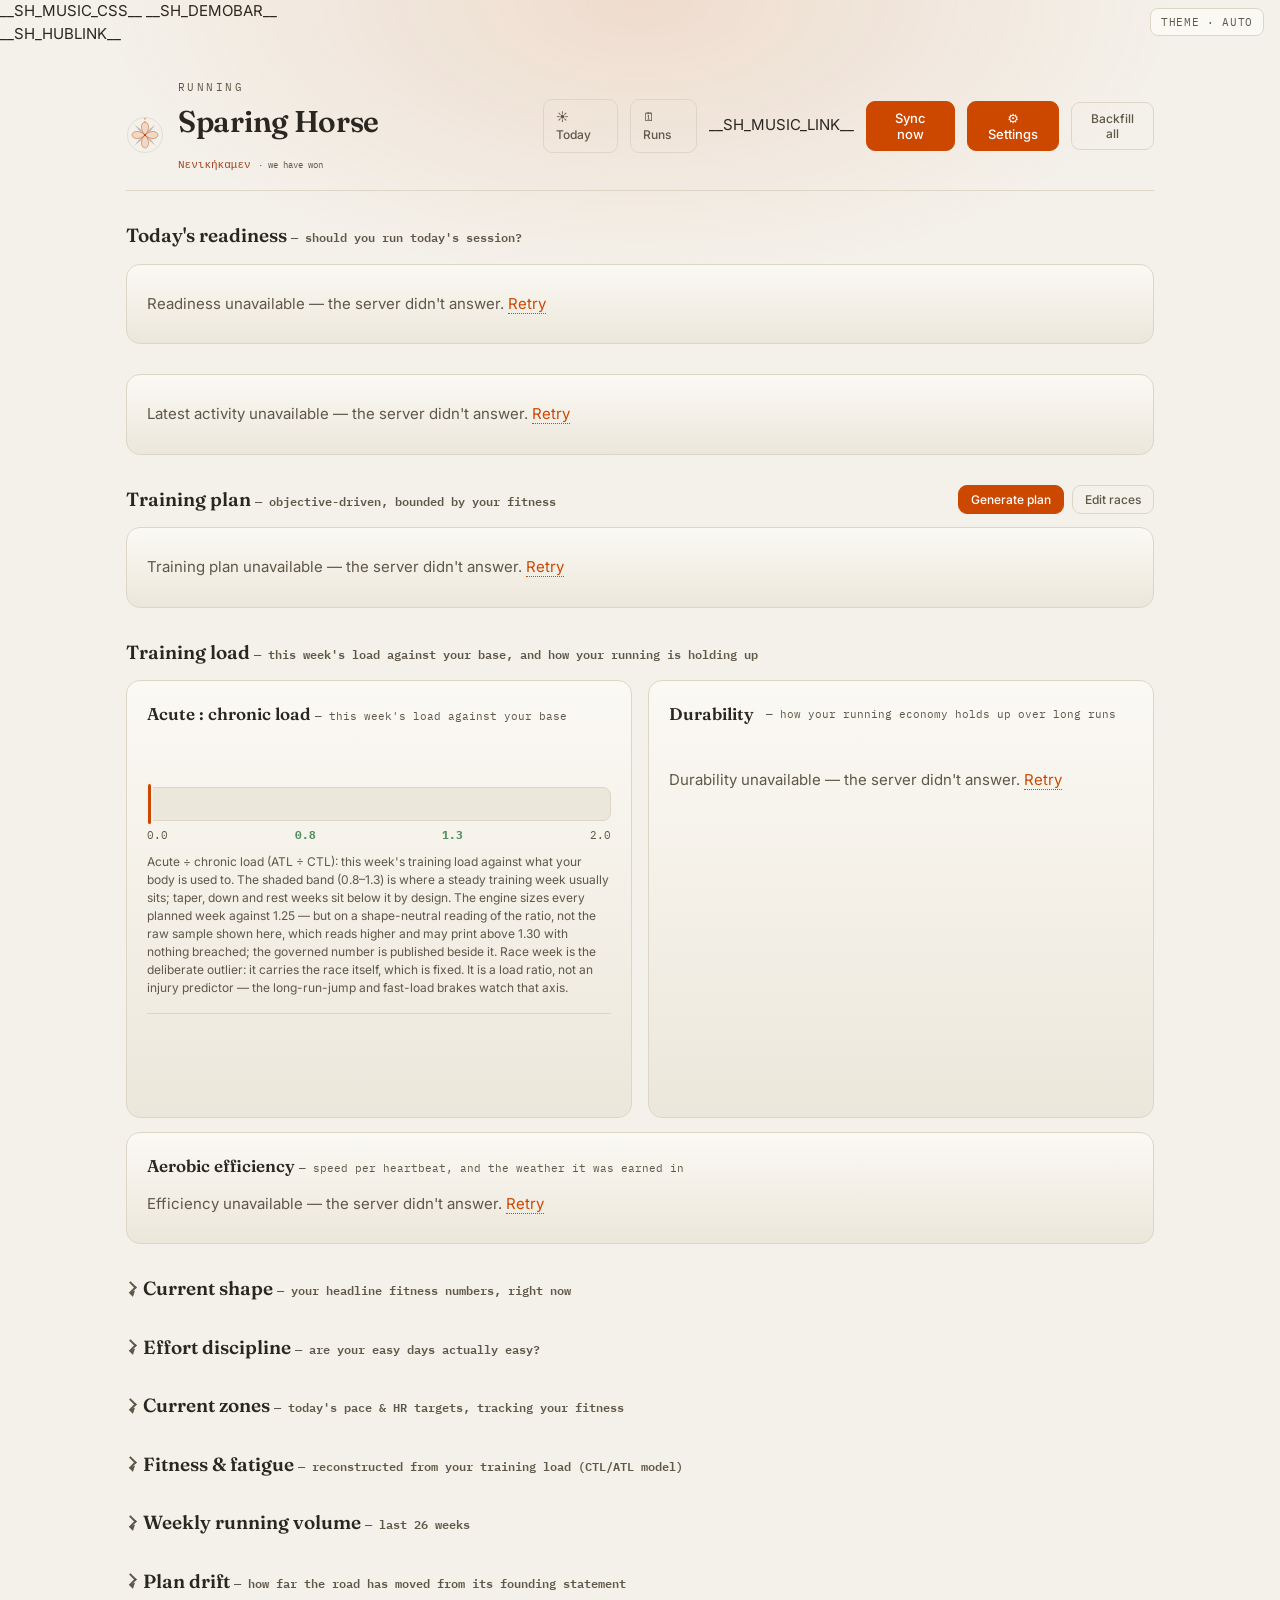
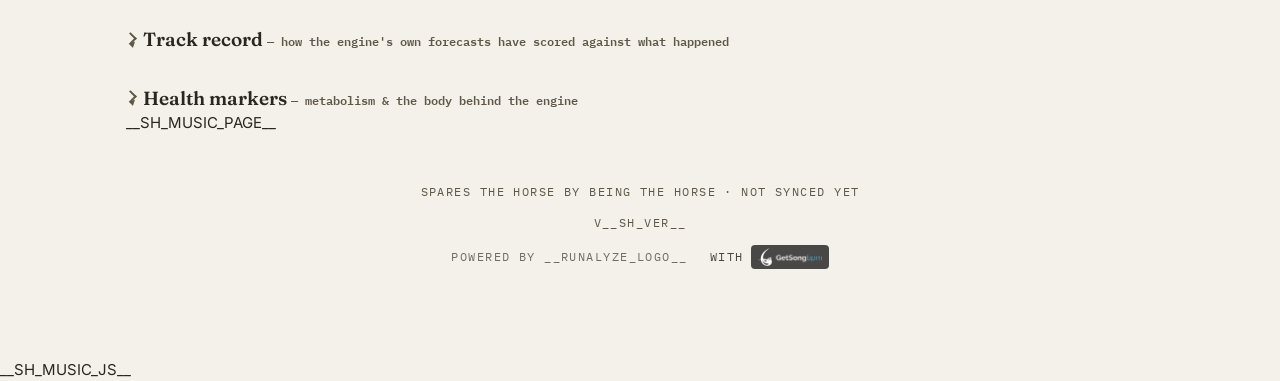
==== commit 80aad651: "Sync 0.85.8" ====
--- a/static/index.html
+++ b/static/index.html
@@ -213,7 +213,7 @@
         <a class="ralink" href="https://runalyze.com" target="_blank" rel="noopener noreferrer"
            title="Sparing Horse runs on your Runalyze training data">powered by __RUNALYZE_LOGO__</a>
         <a class="ralink" href="https://getsongbpm.com" target="_blank" rel="noopener"
-           title="On trial as a second source of song tempos for the cadence playlists">with GetSongBPM</a>
+           title="On trial as a second source of song tempos for the cadence playlists">with <img class="gsblogo" src="/static/getsongbpm.png?v=__SH_VER__" alt="GetSongBPM"></a>
       </span>
     </footer>
   </main>
--- a/static/app.css
+++ b/static/app.css
@@ -1067,6 +1067,11 @@
     opacity:.65;transition:opacity .15s}
   .ralink:hover{opacity:1}
   .ralink svg{height:15px;width:auto;display:block}
+  /* the GetSongBPM logo is white on transparent: Daylight gives it a dark plate, Charcoal needs none */
+  .ralink:has(.gsblogo){opacity:.85}
+  .ralink:has(.gsblogo):hover{opacity:1}
+  .gsblogo{height:18px;width:auto;display:block;box-sizing:content-box;background:#2b2b2b;padding:3px 7px;border-radius:4px}
+  [data-theme="dark"] .gsblogo{background:none;padding:0}
   /* The release that served this page, carrying the same string as the CSS/JS cache-buster — so a
      screenshot and the code the browser actually loaded can never disagree about which version is
      on screen. Quieter than the sync line above it: this is provenance, not news. */
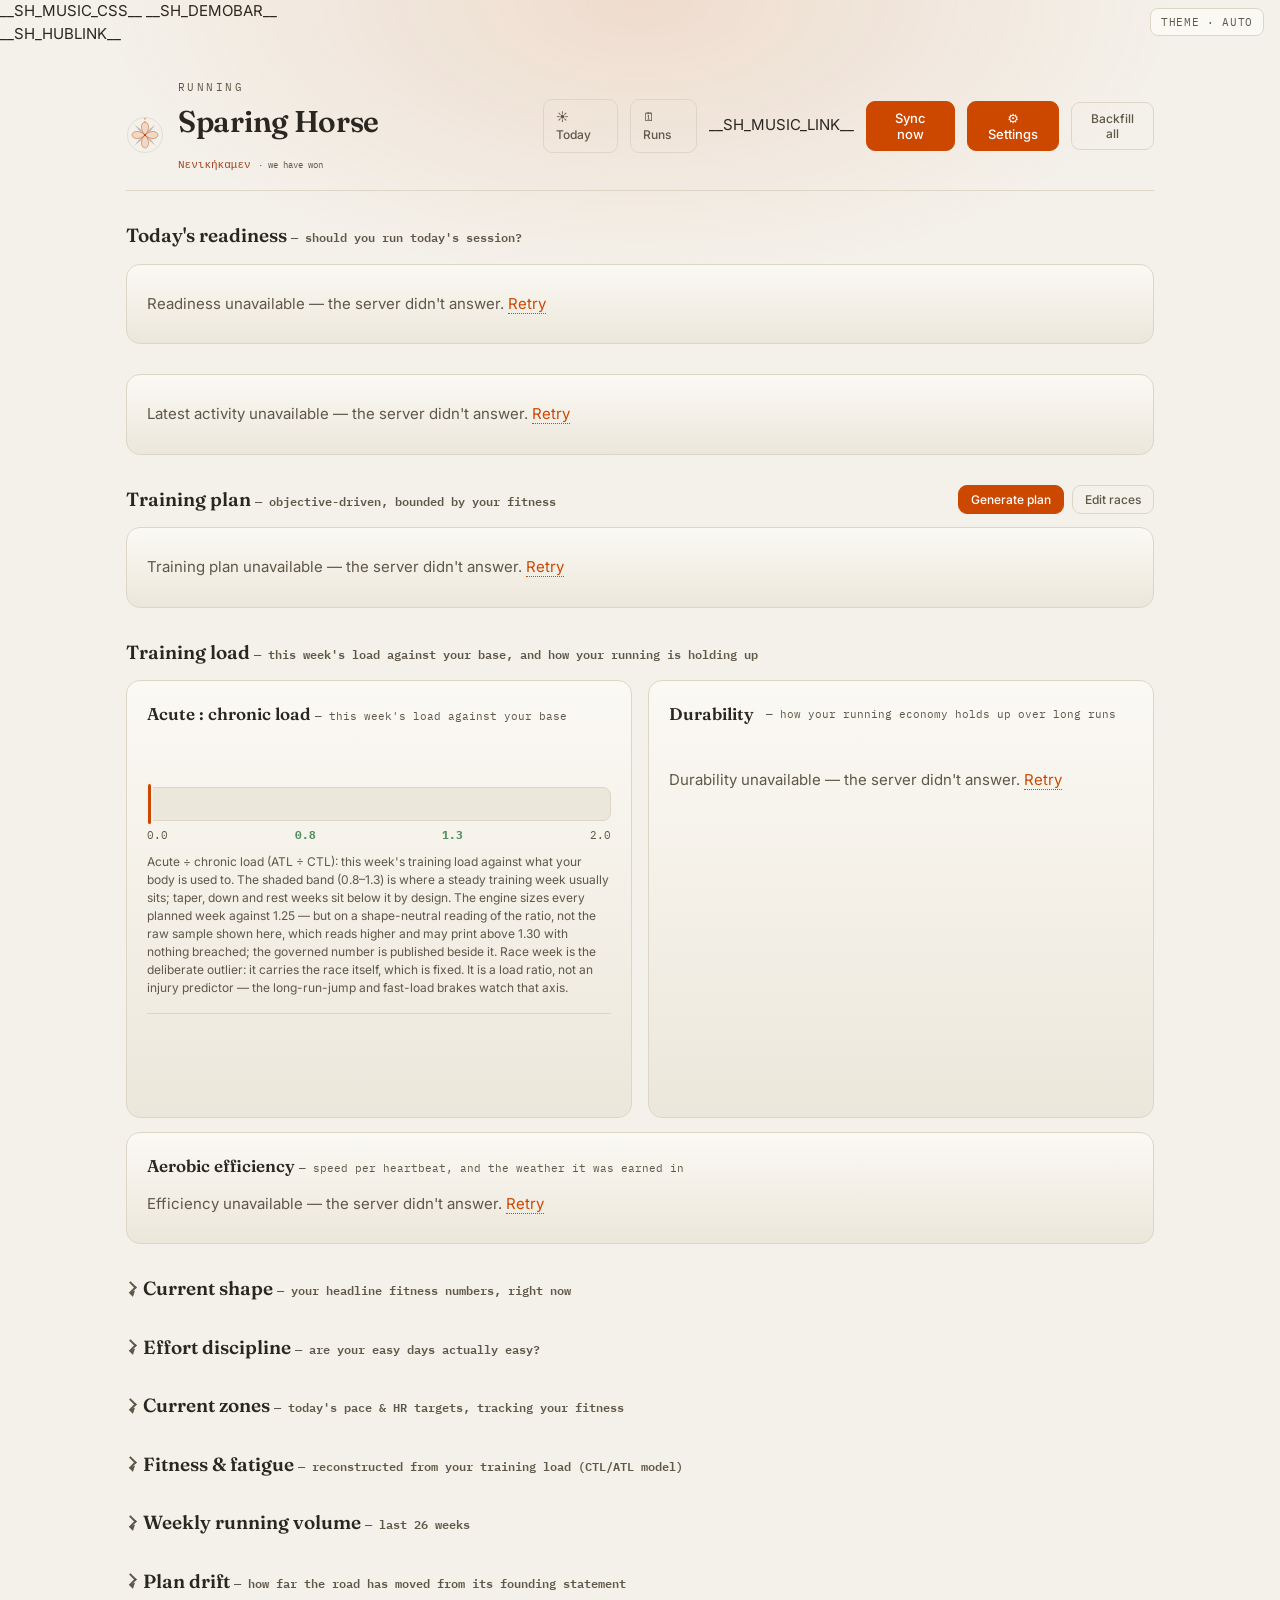
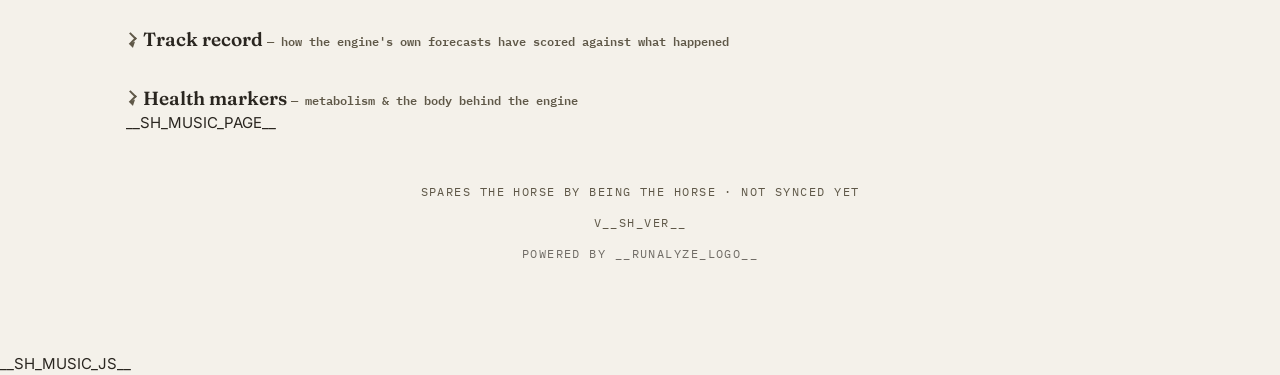
==== commit 0100e4d9: "Sync 0.89.1" ====
--- a/static/index.html
+++ b/static/index.html
@@ -1,5 +1,5 @@
 <!doctype html><html lang="en"><head><meta charset="utf-8">
-<meta name="viewport" content="width=device-width,initial-scale=1">
+<meta name="viewport" content="width=device-width,initial-scale=1,viewport-fit=cover">
 <title>Sparing Horse — running</title>
 <meta name="theme-color" content="#f4f1ea">
 <link rel="preconnect" href="https://fonts.googleapis.com">
@@ -61,16 +61,16 @@
          load, durability and efficiency trackers it used to share a section with, in #sec-load. -->
     <div class="section" id="sec-readiness" role="region" aria-labelledby="h-readiness" data-mtab="today">
       <h2 id="h-readiness">Today's readiness <span class="muted mono" style="font-size:12px">— should you run today's session?</span></h2>
-      <div id="readiness"><div class="empty">Loading…</div></div>
+      <div id="readiness"><div class="empty loading">Loading…</div></div>
     </div>
 
     <div class="section" id="sec-runs" role="region" aria-labelledby="h-runs">
       <h2 id="h-runs">Run browser <span class="muted mono" style="font-size:12px">— pick a day, the run opens below</span></h2>
-      <div class="panel" id="runscal"><div class="empty">Loading calendar…</div></div>
+      <div class="panel" id="runscal"><div class="empty loading">Loading calendar…</div></div>
     </div>
 
     <div class="section" id="sec-recent" data-mtab="today" role="region" aria-label="Latest running activity">
-      <div class="panel" id="recent"><div class="empty">Loading latest activity…</div></div>
+      <div class="panel" id="recent"><div class="empty loading">Loading latest activity…</div></div>
     </div>
 
     <div class="section" id="sec-plan" role="region" aria-labelledby="h-plan" data-mtab="plan">
@@ -95,7 +95,7 @@
              row (.rgrid:not(:has(.durcard))). Populated by loadDurability from /api/durability. -->
         <div class="panel acwrcard durcard" id="durcard">
           <div class="acwr-title">Durability <span class="muted mono" style="font-size:11px;font-weight:400">— how your running economy holds up over long runs</span></div>
-          <div id="durbody"><div class="empty">Loading…</div></div>
+          <div id="durbody"><div class="empty loading">Loading…</div></div>
         </div>
       </div>
       <!-- §EF — aerobic efficiency (speed per heartbeat). PRIVATE-only, like durability: HR-derived.
@@ -108,23 +108,23 @@
            loadEfficiency from /api/efficiency. -->
       <div class="panel effcard" id="effcard">
         <div class="acwr-title">Aerobic efficiency <span class="muted mono" style="font-size:11px;font-weight:400">— speed per heartbeat, and the weather it was earned in</span></div>
-        <div id="effbody"><div class="empty">Loading…</div></div>
+        <div id="effbody"><div class="empty loading">Loading…</div></div>
       </div>
     </div>
 
     <details class="section" id="sec-shape" data-mtab="fitness">
       <summary><h2 id="h-shape">Current shape <span class="muted mono" style="font-size:12px">— your headline fitness numbers, right now</span></h2></summary>
-      <div class="grid" id="tiles"><div class="empty">Loading current shape…</div></div>
+      <div class="grid" id="tiles"><div class="empty loading">Loading current shape…</div></div>
     </details>
 
     <details class="section" id="sec-effort" data-mtab="fitness">
       <summary><h2 id="h-effort">Effort discipline <span class="muted mono" style="font-size:12px">— are your easy days actually easy?</span></h2></summary>
-      <div class="panel" id="effort"><div class="empty">Loading…</div></div>
+      <div class="panel" id="effort"><div class="empty loading">Loading…</div></div>
     </details>
 
     <details class="section" id="sec-zones" data-mtab="fitness">
       <summary><h2 id="h-zones">Current zones <span class="muted mono" style="font-size:12px">— today's pace &amp; HR targets, tracking your fitness</span></h2></summary>
-      <div class="panel" id="zones"><div class="empty">Loading…</div></div>
+      <div class="panel" id="zones"><div class="empty loading">Loading…</div></div>
     </details>
 
     <details class="section" id="sec-ff" data-mtab="fitness">
@@ -146,12 +146,12 @@
 
     <details class="section" id="sec-drift" data-mtab="plan">
       <summary><h2>Plan drift <span class="muted mono" style="font-size:12px">— how far the road has moved from its founding statement</span></h2></summary>
-      <div class="panel" id="drift"><div class="empty">Loading…</div></div>
+      <div class="panel" id="drift"><div class="empty loading">Loading…</div></div>
     </details>
 
     <details class="section" id="sec-track" data-mtab="plan">
       <summary><h2>Track record <span class="muted mono" style="font-size:12px">— how the engine's own forecasts have scored against what happened</span></h2></summary>
-      <div class="panel" id="track"><div class="empty">Loading…</div></div>
+      <div class="panel" id="track"><div class="empty loading">Loading…</div></div>
     </details>
 
     <details class="section" id="sec-health" data-mtab="body">
@@ -175,7 +175,7 @@
       <div class="modal-tabs" id="settingsTabs" aria-label="Settings sections"></div>
       <div class="modal-body">
         <section class="settab" data-tab="athlete" data-label="Athlete" role="tabpanel" id="settab-athlete">
-          <div id="settings"><div class="empty">Loading…</div></div>
+          <div id="settings"><div class="empty loading">Loading…</div></div>
         </section>
         <section class="settab" data-tab="connections" data-label="Connections" role="tabpanel" id="settab-connections" hidden>
           <div id="secretsBox"></div>
@@ -212,8 +212,6 @@
       <span class="footlinks">
         <a class="ralink" href="https://runalyze.com" target="_blank" rel="noopener noreferrer"
            title="Sparing Horse runs on your Runalyze training data">powered by __RUNALYZE_LOGO__</a>
-        <a class="ralink" href="https://getsongbpm.com" target="_blank" rel="noopener"
-           title="On trial as a second source of song tempos for the cadence playlists">with <img class="gsblogo" src="/static/getsongbpm.png?v=__SH_VER__" alt="GetSongBPM"></a>
       </span>
     </footer>
   </main>
--- a/static/app.css
+++ b/static/app.css
@@ -53,7 +53,7 @@
     transition:background .25s ease,color .25s ease}
   body::before{content:"";position:fixed;inset:0;z-index:0;pointer-events:none;
     background:radial-gradient(60% 45% at 50% 0%, color-mix(in oklab,var(--terra),transparent 88%), transparent 70%);}
-  .wrap{position:relative;z-index:1;max-width:1080px;margin:0 auto;padding:34px 26px 90px}
+  .wrap{position:relative;z-index:1;max-width:1080px;margin:0 auto;padding:34px max(26px,env(safe-area-inset-right)) 90px max(26px,env(safe-area-inset-left))}
 
   header{display:flex;align-items:center;gap:14px;border-bottom:1px solid var(--line);
     padding-bottom:18px;margin-bottom:26px}
@@ -107,8 +107,8 @@
   /* shared house chrome: a fixed top-right control cluster (login + swatches) and a
      top-left hub link. Swatches mirror bookworm's component (30px + accent underline);
      the login pill sits to their left (the sparinghorse arrangement). */
-  .topctl{position:fixed;top:calc(8px + var(--demobar-h,0px));right:16px;z-index:50;display:inline-flex;align-items:center;gap:10px}   /* 0.60.2 — --demobar-h: the demo banner's measured height (app.js), 0 elsewhere */
-  .hublink{position:fixed;top:calc(8px + var(--demobar-h,0px));left:16px;z-index:50;font-family:var(--mono);font-size:11px;
+  .topctl{position:fixed;top:calc(8px + var(--demobar-h,0px) + env(safe-area-inset-top));right:calc(16px + env(safe-area-inset-right));z-index:50;display:inline-flex;align-items:center;gap:10px}   /* 0.60.2 — --demobar-h: the demo banner's measured height (app.js), 0 elsewhere */
+  .hublink{position:fixed;top:calc(8px + var(--demobar-h,0px) + env(safe-area-inset-top));left:calc(16px + env(safe-area-inset-left));z-index:50;font-family:var(--mono);font-size:11px;
     letter-spacing:.14em;text-transform:uppercase;color:var(--muted);text-decoration:none}
   .hublink:hover{color:var(--accent)}
   /* 0.60.2 — the swatch rule's orphaned tail lived here since the SPA split (f5e7e1b); a stray
@@ -1054,6 +1054,63 @@
      `.muted{color:…}` with it: every muted label rendered at full text contrast for a day. */
   .muted{color:var(--muted)} .mono{font-family:var(--mono)}
   .empty{color:var(--muted);font-style:italic;padding:8px 0}
+  /* §SKEL — a placeholder still waiting for data shimmers; the text stays for screen readers */
+  .empty.loading{min-height:64px;border-radius:10px;color:transparent;font-style:normal;
+    background:linear-gradient(90deg,var(--surface2) 0%,var(--line) 50%,var(--surface2) 100%);
+    background-size:200% 100%;animation:sh-shimmer 1.2s linear infinite}
+  @keyframes sh-shimmer{from{background-position:200% 0}to{background-position:-200% 0}}
+  /* §SKEL — loaded content fades in rather than popping */
+  @keyframes sh-in{from{opacity:0;transform:translateY(4px)}to{opacity:1;transform:none}}
+  .panel>:not(.loading),#readiness>:not(.loading),#tiles>:not(.loading){animation:sh-in 180ms ease-out}
+  @media(max-width:760px){
+    body[data-mtab="today"]   [data-mtab~="today"],
+    body[data-mtab="plan"]    [data-mtab~="plan"],
+    body[data-mtab="fitness"] [data-mtab~="fitness"],
+    body[data-mtab="body"]    [data-mtab~="body"]{animation:sh-in 180ms ease-out}
+  }
+  @media(prefers-reduced-motion:reduce){
+    .empty.loading{animation:none;background:var(--surface2)}
+    .panel>:not(.loading),#readiness>:not(.loading),#tiles>:not(.loading),[data-mtab]{animation:none!important}
+  }
+  /* §TAP — no 300ms double-tap-zoom wait on controls; the tap highlight stays */
+  a,button,input,select,textarea,label,summary,[role=tab],.mnav-btn,.sclick,.rcal-day{touch-action:manipulation}
+  /* §TAPFX — press feedback the instant a finger lands (touch devices only; desktop hover is unchanged).
+     Buttons shrink a touch; tappable rows take the hover tint; both snap on press and ease back on release. */
+  @media (hover:none){
+    button:not(:disabled):not(.limhd),a.primary,.mnav-btn{transition:transform .15s ease-out,border-color .15s;-webkit-tap-highlight-color:transparent}
+    button:not(:disabled):not(.limhd):active,a.primary:active,.mnav-btn:active{transform:scale(.96);transition:none}
+    .sline.sclick,.rcal-day,.limhd,details.section > summary,.brkrun,.plansrc[data-open],.limgo,.chainrace,.weekseg{
+      transition:background .15s ease-out;-webkit-tap-highlight-color:transparent}
+    .sline.sclick:active,.rcal-day:active,.limhd:active,details.section > summary:active,.brkrun:active,
+    .plansrc[data-open]:active,.limgo:active,.chainrace:active,.weekseg:active{
+      background:color-mix(in oklab,var(--accent),transparent 88%);transition:none}
+    .mnav-btn:active{color:color-mix(in oklab,var(--muted),var(--accent) 70%)}
+    .mnav-btn[aria-current="page"]:active{color:var(--accent)}
+  }
+  @media (hover:none) and (prefers-reduced-motion:reduce){
+    button:not(:disabled):not(.limhd):active,a.primary:active,.mnav-btn:active{transform:none}
+  }
+  /* §PTR — pull-to-refresh indicator (phone layout; built in app.js) */
+  .ptr{position:fixed;left:50%;top:calc(env(safe-area-inset-top) + 6px);z-index:90;pointer-events:none;
+    opacity:0;transform:translate(-50%,-100%)}
+  .ptr.anim{transition:transform .2s ease-out,opacity .2s ease-out}
+  .ptr-c{width:32px;height:32px;border-radius:50%;background:var(--surface);border:1px solid var(--line);
+    color:var(--muted);display:flex;align-items:center;justify-content:center;box-shadow:0 2px 8px rgba(0,0,0,.18)}
+  .ptr-c svg{width:18px;height:18px;fill:none;stroke:currentColor;stroke-width:2;stroke-linecap:round;stroke-linejoin:round;
+    transform:rotate(var(--ptr-rot,0deg))}
+  .ptr.ready .ptr-c{border-color:var(--accent);color:var(--accent)}
+  .ptr.ready .ptr-c svg{transform:rotate(180deg)}
+  .ptr-spin{display:none;width:16px;height:16px;border-radius:50%;border:2px solid var(--line);border-top-color:var(--accent);
+    animation:sh-spin .8s linear infinite}
+  .ptr.busy .ptr-c{border-color:var(--accent)}
+  .ptr.busy .ptr-c svg{display:none}
+  .ptr.busy .ptr-spin{display:block}
+  .ptr-t{position:absolute;width:1px;height:1px;overflow:hidden;clip:rect(0 0 0 0);white-space:nowrap}
+  @keyframes sh-spin{to{transform:rotate(360deg)}}
+  @media(prefers-reduced-motion:reduce){
+    .ptr-c svg{transform:none!important}
+    .ptr-spin{animation:none}
+  }
   .tilefail{font-style:normal}
   .tilefail .tf-retry{color:var(--accent);text-decoration:none;border-bottom:1px dotted var(--accent);font-style:normal}
   button.primary.err{background:var(--danger);border-color:var(--danger)}
@@ -1067,11 +1124,6 @@
     opacity:.65;transition:opacity .15s}
   .ralink:hover{opacity:1}
   .ralink svg{height:15px;width:auto;display:block}
-  /* the GetSongBPM logo is white on transparent: Daylight gives it a dark plate, Charcoal needs none */
-  .ralink:has(.gsblogo){opacity:.85}
-  .ralink:has(.gsblogo):hover{opacity:1}
-  .gsblogo{height:18px;width:auto;display:block;box-sizing:content-box;background:#2b2b2b;padding:3px 7px;border-radius:4px}
-  [data-theme="dark"] .gsblogo{background:none;padding:0}
   /* The release that served this page, carrying the same string as the CSS/JS cache-buster — so a
      screenshot and the code the browser actually loaded can never disagree about which version is
      on screen. Quieter than the sync line above it: this is provenance, not news. */
@@ -1087,10 +1139,10 @@
     body{overscroll-behavior-y:none}                 /* no rubber-band that exposes "this is a webpage" */
     /* top strip: hub link (left) + theme swatches / read-only / login (right) — one in-flow row so the
        fixed-overlay versions stop colliding with the brand eyebrow on a narrow screen */
-    .topbar{position:static;display:flex;align-items:center;gap:10px;flex-wrap:wrap;padding:8px 15px 2px}
+    .topbar{position:static;display:flex;align-items:center;gap:10px;flex-wrap:wrap;padding:calc(8px + env(safe-area-inset-top)) max(15px,env(safe-area-inset-right)) 2px max(15px,env(safe-area-inset-left))}
     .hublink,.topctl{position:static;top:auto;left:auto;right:auto}
     .topctl{margin-left:auto}
-    .wrap{padding:8px 15px calc(82px + max(env(safe-area-inset-bottom),22px))}   /* top tight (topbar owns it); bottom clears the fixed nav + a home-indicator buffer */
+    .wrap{padding:8px max(15px,env(safe-area-inset-right)) calc(82px + max(env(safe-area-inset-bottom),22px)) max(15px,env(safe-area-inset-left))}   /* top tight (topbar owns it); bottom clears the fixed nav + a home-indicator buffer */
     /* compact app-bar */
     header{flex-wrap:wrap;gap:10px;margin-bottom:16px;padding-bottom:12px}
     h1{font-size:22px}
@@ -1115,6 +1167,7 @@
     .efftbl-rot{margin-top:7px;font-family:var(--mono);font-size:11px;letter-spacing:.06em;color:var(--muted)}
     /* bottom tab bar */
     .mobnav{display:grid;grid-auto-flow:column;grid-auto-columns:1fr;position:fixed;left:0;right:0;bottom:0;z-index:50;
+      padding-left:env(safe-area-inset-left);padding-right:env(safe-area-inset-right);
       background:color-mix(in oklab,var(--surface),transparent 6%);border-top:1px solid var(--line);
       backdrop-filter:saturate(1.4) blur(12px);-webkit-backdrop-filter:saturate(1.4) blur(12px);
       padding-bottom:max(env(safe-area-inset-bottom),22px);user-select:none;-webkit-user-select:none}
@@ -1261,7 +1314,7 @@
 /* 0.57.0 — the desktop section rail (review U6): fixed at the left on wide screens, absent elsewhere */
 .rail{display:none}
 @media (min-width:1180px){
-  .rail{display:flex;flex-direction:column;gap:2px;position:fixed;left:16px;top:96px;width:150px;z-index:40}
+  .rail{display:flex;flex-direction:column;gap:2px;position:fixed;left:calc(16px + env(safe-area-inset-left));top:calc(96px + env(safe-area-inset-top));width:150px;z-index:40}
   .rail a{font-family:var(--mono);font-size:11px;letter-spacing:.06em;text-transform:uppercase;color:var(--muted);text-decoration:none;
     padding:5px 8px;border-left:2px solid transparent;border-radius:0 4px 4px 0;line-height:1.3}
   .rail a:hover,.rail a.on{color:var(--text);border-left-color:var(--accent);background:var(--surface)}
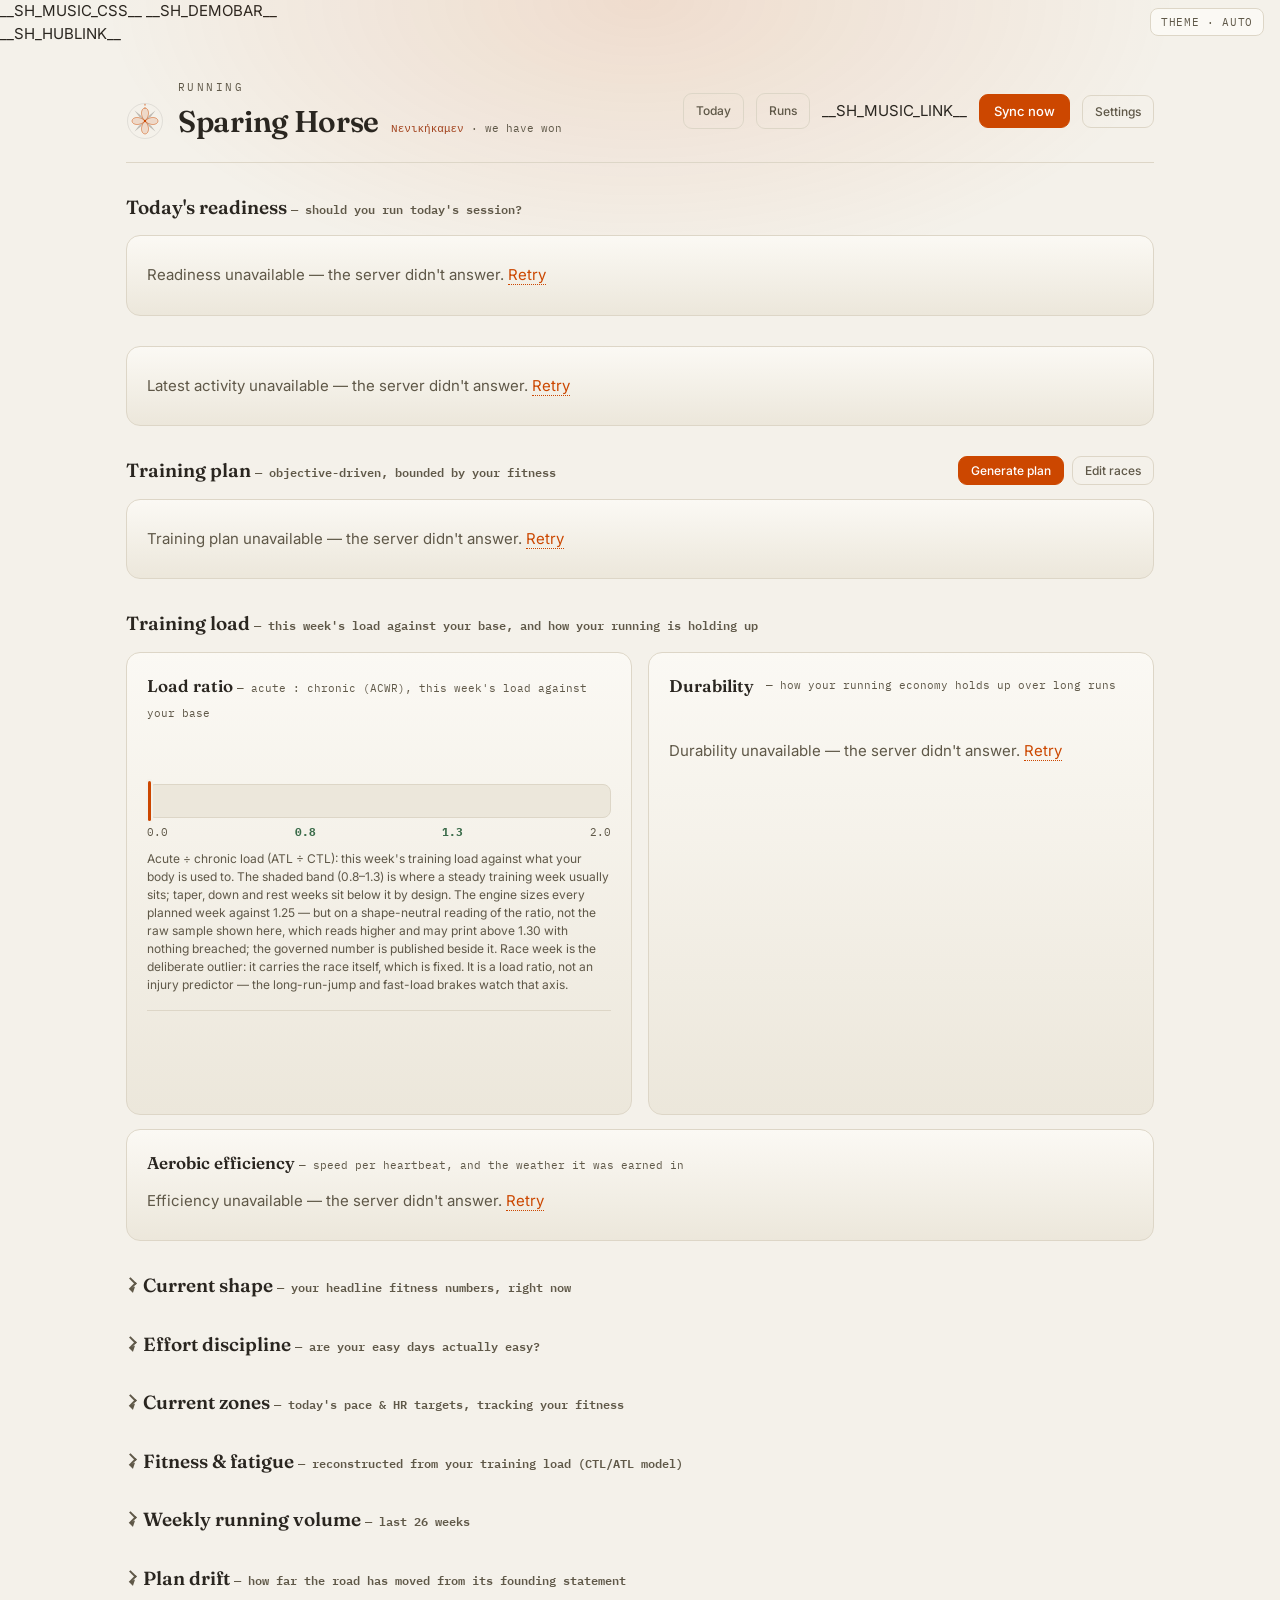
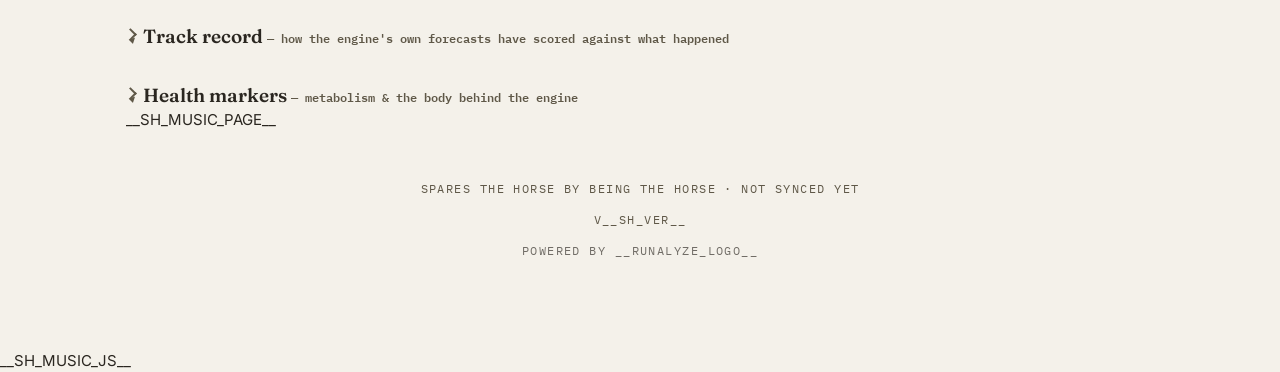
==== commit f3e599cd: "Sync 0.89.3" ====
--- a/static/index.html
+++ b/static/index.html
@@ -43,12 +43,11 @@
         </div>
       </div>
       <div class="bar">
-        <a class="ghost" id="todayLink" href="/today" title="Today — the readiness verdict, the session, the check-in; the page the installed app opens on">☀ Today</a>
-        <a class="ghost" id="runsLink" href="/runs" title="Run browser — a calendar of your whole training history; open any past run on the activity tile">🗓 Runs</a>
+        <a class="ghost" id="todayLink" href="/today" title="Today — the readiness verdict, the session, the check-in; the page the installed app opens on">Today</a>
+        <a class="ghost" id="runsLink" href="/runs" title="Run browser — a calendar of your whole training history; open any past run on the activity tile">Runs</a>
         __SH_MUSIC_LINK__
         <button class="primary" id="syncBtn">Sync now</button>
-        <button class="primary" id="settingsBtn" title="Settings — athlete, connections, music, console">⚙ Settings</button>
-        <button class="ghost" id="backfillBtn" title="One-time full-history pull — walks every page back to your first activity. Use on a fresh machine or if old history is missing.">Backfill all</button>
+        <button class="ghost" id="settingsBtn" title="Settings — athlete, connections, music, console">Settings</button>
       </div>
     </header>
 
@@ -84,7 +83,7 @@
       <h2 id="h-load">Training load <span class="muted mono" style="font-size:12px">— this week's load against your base, and how your running is holding up</span></h2>
       <div class="rgrid">
         <div class="panel acwrcard">
-          <div class="acwr-title">Acute : chronic load <span class="muted mono" style="font-size:11px;font-weight:400">— this week's load against your base</span></div>
+          <div class="acwr-title">Load ratio <span class="muted mono" style="font-size:11px;font-weight:400">— acute : chronic (ACWR), this week's load against your base</span></div>
           <div class="gauge" id="gauge"><div class="band" id="gband"></div><div class="mark" id="gmark"></div><div class="gyou" id="gyou"></div></div>
           <div class="gauge-scale"><span>0.0</span><span><b>0.8</b></span><span><b>1.3</b></span><span>2.0</span></div>
           <p class="explain">Acute ÷ chronic load (ATL ÷ CTL): this week's training load against what your body is used to. The shaded band (0.8–1.3) is where a steady training week usually sits; taper, down and rest weeks sit below it by design. The engine sizes every planned week against 1.25 — but on a shape-neutral reading of the ratio, not the raw sample shown here, which reads higher and may print above 1.30 with nothing breached; the governed number is published beside it. Race week is the deliberate outlier: it carries the race itself, which is fixed. It is a load ratio, not an injury predictor — the long-run-jump and fast-load brakes watch that axis.</p>
@@ -180,6 +179,10 @@
         <section class="settab" data-tab="connections" data-label="Connections" role="tabpanel" id="settab-connections" hidden>
           <div id="secretsBox"></div>
           <div id="aiBox"></div>
+          <div class="secblock" id="backfillBox"><div class="sectitle">Full history</div>
+            <p class="muted backfillnote">A one-time pull that walks every page back to your first activity. Use it on a fresh machine, or when old history is missing.</p>
+            <button type="button" class="ghost" id="backfillBtn">Backfill all history</button>
+          </div>
         </section>
         __SH_MUSIC_SETTINGS__
         <section class="settab" data-tab="console" data-label="Console" role="tabpanel" id="settab-console" hidden>
--- a/static/app.css
+++ b/static/app.css
@@ -9,7 +9,7 @@
     --text:#2a2620; --muted:#5f5848; --accent:#b9542c;   /* 0.56.1: muted darkened 6f6857→5f5848 — 4.49:1 on surface2 was under the 4.5 line */
     --accent-ink:#a3441f; --warn-ink:#7f5a12; --ok-ink:#3a6b49;   /* 0.56.1: the accent/warn/ok hues used as SMALL TEXT — the paint hues stay for fills and gradients */
     --ok:#4f8c5f; --warn:#a9781f; --danger:#b5563f;
-    --readybg:#4d8a5c; --readybg2:#3c6a48;   /* spec greens (DESIGN.md §2.3) — deep enough for white */
+    --readybg:#3f7a4e; --readybg2:#3c6a48;   /* spec greens (DESIGN.md §2.3), top stop deepened from #4d8a5c so the card's small white text clears 4.5:1 (5.1) */
     --readyamber:var(--warn); --readyamber2:color-mix(in oklab,var(--warn),#000 30%);   /* amber/red ride the theme signals (mockup mapping) */
     --readyred:var(--danger); --readyred2:color-mix(in oklab,var(--danger),#000 32%);
     --onready:#fff;   /* ink on the readiness gradient (det/readiness-contrast pins ≥3:1 verdict, ≥4.5:1 footer) */
@@ -25,7 +25,7 @@
     --text:#edeef1; --muted:#9b9da5; --accent:#fa7d42;
     --accent-ink:#fa7d42; --warn-ink:#f7b32b; --ok-ink:#33d98a;   /* 0.56.1: already ≥5:1 on every dark surface */
     --ok:#33d98a; --warn:#f7b32b; --danger:#fc6a55;
-    --readybg:#2f9760; --readybg2:#1d6240;   /* green already passes vs white — unchanged */
+    --readybg:#26804f; --readybg2:#1d6240;   /* top stop deepened from #2f9760: white small text 3.7 → 4.9:1 */
     --readyamber:color-mix(in oklab,var(--warn),#000 22%); --readyamber2:color-mix(in oklab,var(--warn),#000 46%);   /* neon amber darkened to white-legible */
     --readyred:color-mix(in oklab,var(--danger),#000 10%); --readyred2:color-mix(in oklab,var(--danger),#000 40%);
     --onready:#fff;
@@ -65,7 +65,7 @@
     color:var(--muted);margin:0 0 3px;grid-area:eyebrow}
   .titlerow{display:flex;align-items:baseline;gap:12px;flex-wrap:wrap;grid-area:title}
   .motto{font-family:var(--mono);font-size:11px;color:var(--accent-ink)}   /* 0.56.1: no opacity — it was the contrast that was decorative */
-  .motto small{color:var(--muted)}
+  .motto small{font-size:inherit;color:var(--muted)}   /* <small> shrank it to 9 px, under the 11 px floor */
   .bar{display:flex;align-items:center;gap:12px;margin-left:auto}
   .ro-badge{font-family:var(--mono);font-size:11px;letter-spacing:.1em;text-transform:uppercase;
     color:var(--muted);border:1px solid var(--line);border-radius:20px;padding:3px 9px}
@@ -125,7 +125,7 @@
     .tile .v{font-size:26px;white-space:nowrap}
     .tile .v small{font-size:11px}
     .tile .sub{font-size:11px}
-    .tilecap{font-size:10px;right:10px;bottom:8px;max-width:calc(100% - 20px);white-space:nowrap;overflow:hidden;text-overflow:ellipsis}
+    .tilecap{font-size:11px;right:10px;bottom:8px;max-width:calc(100% - 20px);white-space:nowrap;overflow:hidden;text-overflow:ellipsis}
     .modal-head h2 .muted{display:none}   /* the Settings subtitle wrapped to three lines beside the close button */
   }
   .tile{background:linear-gradient(180deg,var(--surface),var(--surface-2));
@@ -186,14 +186,14 @@
     padding:1px 5px;border-radius:4px;color:var(--text)}
   .fr-act{font-size:12px;padding:6px 12px}
   /* recent activity + planned session metric rows */
-  .mrow{display:flex;flex-wrap:wrap;gap:8px 26px;align-items:baseline}
+  .mrow{display:flex;flex-wrap:wrap;gap:8px 20px;align-items:baseline}
   .mrow .ttl{font-family:var(--serif);font-weight:600;font-size:17px;margin-right:6px}
   .metric{display:flex;flex-direction:column;gap:1px}
   .metric .ml{font-family:var(--mono);font-size:11px;letter-spacing:.1em;text-transform:uppercase;color:var(--muted)}
   .metric .mv{font-size:16px;font-weight:600}
   .metric .mv small{font-size:12px;color:var(--muted);font-weight:400}
   .rkick{font-family:var(--mono);font-size:11px;letter-spacing:.12em;text-transform:uppercase;
-    color:var(--accent);margin-bottom:8px}
+    color:var(--accent-ink);margin-bottom:8px}
   .planned{margin-top:16px}
   /* latest-activity hover profile background */
   #recent{position:relative;overflow:hidden}
@@ -244,8 +244,9 @@
   .metric.hovx.locked .ml::after{content:" 🔒";font-size:11px}
   .proflbl{font-family:var(--mono);font-size:11px;color:var(--muted);text-transform:none;
     letter-spacing:0;margin-left:8px}
-  .profhint{font-size:12px;opacity:.75;padding-right:320px}
+  .profhint{font-size:12px;padding-right:320px}   /* muted already; the extra opacity took it to 3.6:1 */
   .profhint b{color:var(--accent)}
+  input::placeholder,textarea::placeholder{color:var(--muted);opacity:1}   /* browser default grey ran 3.7:1 */
   /* top row: the LATEST ACTIVITY kicker (left) + data-quality utilities (right corner). The two
      actions are muted at rest, hover reveals intent (ignore→accent, delete→danger). */
   .rtop{display:flex;justify-content:space-between;align-items:flex-start;gap:16px}
@@ -305,13 +306,13 @@
   .gyou{position:absolute;top:-24px;left:clamp(40px,var(--gx,50%),calc(100% - 40px));
     transform:translateX(-50%);white-space:nowrap}
   .gyou span{font-family:var(--mono);font-size:12px;font-weight:500;padding:2px 7px;border-radius:6px}
-  .gyou .inb{color:var(--ok);border:1px solid color-mix(in oklab,var(--ok),transparent 55%)}
+  .gyou .inb{color:var(--ok-ink);border:1px solid color-mix(in oklab,var(--ok),transparent 55%)}
   .gyou .out{color:var(--danger);border:1px solid color-mix(in oklab,var(--danger),transparent 50%)}
   .gyou .mid{color:var(--warn);border:1px solid color-mix(in oklab,var(--warn),transparent 50%)}
   .gyou .low{color:var(--muted);border:1px solid color-mix(in oklab,var(--muted),transparent 50%)}
   .gauge-scale{display:flex;justify-content:space-between;font-family:var(--mono);font-size:11px;
     color:var(--muted);margin-top:6px}
-  .gauge-scale b{color:var(--ok)}
+  .gauge-scale b{color:var(--ok-ink)}
 
   /* weekly bars */
   .chart{cursor:grab}
@@ -350,18 +351,18 @@
     box-shadow:0 8px 22px color-mix(in oklab,var(--readyred),transparent 55%)}
   .statuscard .sc-orb{position:absolute;border-radius:50%;background:color-mix(in oklab,var(--onready),transparent 91%);pointer-events:none}
   .statuscard .sc-top{display:flex;align-items:center;justify-content:space-between;gap:12px;position:relative}
-  .statuscard .sc-eyebrow{font-family:var(--mono);font-size:11px;letter-spacing:.18em;text-transform:uppercase;color:color-mix(in oklab,var(--onready),transparent 22%)}
+  .statuscard .sc-eyebrow{font-family:var(--mono);font-size:11px;letter-spacing:.18em;text-transform:uppercase;color:var(--onready)}
   .statuscard .sc-pill{display:inline-flex;align-items:center;gap:7px;background:color-mix(in oklab,var(--onready),transparent 84%);
     border:1px solid color-mix(in oklab,var(--onready),transparent 72%);border-radius:999px;padding:4px 11px;
     font-family:var(--mono);font-size:11px;letter-spacing:.14em;text-transform:uppercase;color:var(--onready)}
   .statuscard .sc-pill .dot{width:8px;height:8px;border-radius:50%;background:var(--onready);box-shadow:0 0 8px color-mix(in oklab,var(--onready),transparent 10%)}
   .statuscard .sc-verdict{font-family:var(--serif);font-weight:600;font-size:23px;margin-top:14px;line-height:1.18;position:relative}
   .statuscard .halt{font-weight:600;margin-top:10px;position:relative}
-  .statuscard .sc-foot{font-family:var(--mono);font-size:12px;color:color-mix(in oklab,var(--onready),transparent 18%);
+  .statuscard .sc-foot{font-family:var(--mono);font-size:12px;color:var(--onready);
     margin-top:14px;padding-top:12px;border-top:1px solid color-mix(in oklab,var(--onready),transparent 80%);position:relative;line-height:1.6;
     display:flex;flex-wrap:wrap;align-items:center;gap:6px 12px}
   .statuscard .sc-fresh{font-family:var(--mono);font-size:11px;letter-spacing:.06em;
-    color:color-mix(in oklab,var(--onready),transparent 35%)}
+    color:var(--onready)}
   .statuscard .sc-fresh:empty{display:none}
   /* Past the nightly's own staleness window the chip stops being a footnote and says so. */
   .statuscard .sc-fresh.stale{color:var(--onready);font-weight:600}
@@ -382,7 +383,7 @@
   .acwr-title{font-family:var(--serif);font-weight:600;font-size:17px}   /* 0.60.2 — ONE card-title rule: the efficiency card's was falling through to body sans, and 15px sat under the session title's 17px */
   .acwrcard .acwr-title{margin-bottom:34px}
   .effcard .acwr-title{margin-bottom:6px}
-  .explain{font-size:12px;color:var(--muted);margin:10px 0 0;line-height:1.5}   /* 0.60.2 — the trackers' explainer paragraphs: one size (they ran 11 / 11 / 12) */
+  .explain{font-size:12px;color:var(--muted);margin:10px 0 0;line-height:1.5;max-width:80ch}   /* measure: they ran ~170 characters a line on a laptop */   /* 0.60.2 — the trackers' explainer paragraphs: one size (they ran 11 / 11 / 12) */
   /* CTL ramp readout — the divider sits just under the ACWR explanation, then the ramp FILLS the
      rest of the tile (flex:1) and vertically centres its readout in that lower half (so it isn't
      crammed against the divider on a stretched tile) */
@@ -571,10 +572,10 @@
   .weekstrip{display:flex;gap:3px;margin:10px 0 8px;border-radius:8px;overflow:hidden}
   .weekseg{flex:1;display:flex;align-items:center;justify-content:center;gap:3px;min-width:30px;
     font-family:var(--mono);font-size:11px;line-height:1;padding:6px 3px;cursor:pointer;
-    color:var(--text);background:color-mix(in oklab,var(--accent),var(--surface-2) 30%);
-    opacity:.5;transition:opacity .15s,box-shadow .15s}
-  .weekseg:hover{opacity:.8}
-  .weekseg.active{opacity:1;box-shadow:inset 0 0 0 2px var(--accent)}
+    color:var(--text);background:color-mix(in oklab,var(--accent),var(--surface-2) 75%);
+    transition:background-color .15s,box-shadow .15s}   /* state by fill, not opacity (0.56.1 rule) */
+  .weekseg:hover{background:color-mix(in oklab,var(--accent),var(--surface-2) 55%)}
+  .weekseg.active{background:color-mix(in oklab,var(--accent),var(--surface-2) 30%);box-shadow:inset 0 0 0 2px var(--accent)}
   .weekseg.wsdown{background:color-mix(in oklab,var(--muted),var(--surface-2) 35%)}  /* recovery (down) week */
   .weekseg .wlock{font-size:11px;opacity:.8}
   .weekdetail{display:none}
@@ -582,7 +583,7 @@
   .zones{display:flex;flex-wrap:wrap;gap:8px;margin:14px 0}
   .zone{font-family:var(--mono);font-size:12px;border:1px solid var(--line);border-radius:8px;
     padding:5px 10px;color:var(--muted)}
-  .zone b{color:var(--accent);font-weight:500}
+  .zone b{color:var(--accent-ink);font-weight:500}
   .zone.hl{border-color:var(--accent)}
   /* §6q/#2 — multi-A race-chain strip: one row per A-race, projected CTL + per-race verdict */
   .chainstrip{margin:10px 0 2px}
@@ -615,7 +616,9 @@
     align-items:baseline;gap:5px;flex-wrap:wrap}
   .sline.stoday{color:var(--text)}
   /* §REST — an implicit rest day fills a week-row gap (rendered, never prescribed in the JSON) */
-  .sline.srest{opacity:.5;font-style:italic}
+  .sline.srest{font-style:italic}   /* the word "Rest" and the italic carry it; no opacity dimming (0.56.1 rule) */
+  .smklegend{display:flex;flex-wrap:wrap;gap:4px 14px;margin-top:8px;font-family:var(--mono);font-size:11px;color:var(--muted)}
+  .smklegend .smk{font-weight:400}
   /* a completed session is clickable → opens that run's tile + route map */
   .sline.sclick{cursor:pointer;border-radius:5px;padding:1px 4px;margin:0 -4px}
   .sline.sclick:hover{background:color-mix(in oklab,var(--accent),transparent 88%);color:var(--text)}
@@ -623,7 +626,7 @@
   .sline.sclick:hover::after{opacity:.7}
   /* §W1 — structured-workout instruction card (Today tile: always open; week rows: click the
      session label to expand). Rides inside the flex .sline, wrapping onto its own full row. */
-  .strid{color:var(--accent);border-bottom:1px dotted var(--muted);cursor:help}
+  .strid{color:var(--accent-ink);border-bottom:1px dotted var(--muted);cursor:help}
   /* §RACE — race day earns the accent on its own line. Same affordance as .strid (dotted underline
      = there is more in the tooltip), heavier weight because this row is the point of the block. */
   .racemk{color:var(--accent);font-weight:600;border-bottom:1px dotted var(--muted);cursor:help}
@@ -701,13 +704,13 @@
   .rcal-chip:hover{border-color:var(--accent)}
   .backlatest{font-family:var(--sans);text-transform:none;letter-spacing:0;font-size:12px;
     margin-left:4px;color:var(--accent)}
-  .smk{width:1em;display:inline-block;text-align:center;color:var(--line)}
+  .smk{width:1em;display:inline-block;text-align:center;color:var(--muted)}   /* the planned ○ was drawn in the hairline colour, below 3:1 */
   .smk.done{color:var(--ok)} .smk.missed{color:var(--danger)} .smk.today{color:var(--accent)}
   .smk.extra{color:var(--accent)}
   .sline .splan.exu{font-style:italic;opacity:.8}
   .sline .splan{color:var(--muted)} .sline.stoday .splan{color:var(--text)}
   .sline .sact{color:var(--accent)}
-  .sline .sdate{color:var(--muted);opacity:.85;min-width:104px;display:inline-block}
+  .sline .sdate{color:var(--muted);min-width:104px;display:inline-block}
   /* §T2 — component chip: which of the four fitness components a session chiefly builds */
   .scomp{font-family:var(--sans);font-size:11px;letter-spacing:.02em;color:var(--muted);
     border:1px solid var(--line);border-radius:8px;padding:0 5px;line-height:14px;
@@ -740,7 +743,7 @@
   .wk.wcur .wn{color:var(--accent)}
   .wk .wlock{font-size:12px;margin-left:1px;opacity:.8}
   .wsi.qs{color:var(--accent)}
-  .wfz{color:var(--ok);font-size:12px}
+  .wfz{color:var(--ok-ink);font-size:12px}   /* the -ink tokens are the text-safe hues (0.56.1) */
   .phasehdr{font-family:var(--serif);font-weight:600;font-size:16px;margin:22px 0 2px;
     display:flex;justify-content:space-between;align-items:baseline;gap:12px}
   /* objectives manager + re-plan diff */
@@ -1014,6 +1017,8 @@
   /* Settings — keys block (write-only secrets: status shown, value never echoed) */
   .secblock{display:flex;flex-direction:column;gap:16px;margin:6px 0 18px;padding-bottom:18px;border-bottom:1px solid var(--line)}
   .sectitle{font-family:var(--mono);font-size:12px;letter-spacing:.16em;text-transform:uppercase;color:var(--muted)}
+  #backfillBox{gap:10px;align-items:flex-start}
+  .backfillnote{font-size:13px;margin:0;max-width:65ch}
   .setrow .src.ok{color:var(--ok-ink)}
   .setrow .src.warn{color:var(--warn-ink)}   /* 0.56.1: text-safe inks — the paint hues were 3.7:1 and 3.8:1 on the surface */
   .setrow .src.bad{color:var(--danger)}
@@ -1336,6 +1341,7 @@
 @media(min-width:980px){.limits{grid-template-columns:1fr 1fr 1fr}}
 .limitslbl{grid-column:1 / -1;font-family:var(--mono);font-size:11px;letter-spacing:.14em;text-transform:uppercase;color:var(--muted);margin:0 2px 4px}
 .limrow{display:contents}
+.limits .limall{grid-column:1 / -1;justify-self:start;margin:0 2px}   /* the pane opens on the binding limit; the rest are one click away */
 .limhd{display:flex;flex-direction:column;justify-content:flex-start;width:100%;font:inherit;color:inherit;text-align:left;border:1px solid var(--line);
   border-radius:12px;background:var(--surface);padding:12px 14px;min-height:44px;cursor:pointer}
 .limhd[aria-expanded="true"]{border-color:var(--accent);background:color-mix(in oklab,var(--accent),var(--surface) 92%)}
@@ -1343,19 +1349,19 @@
 .limtop{display:flex;flex-wrap:wrap;align-items:baseline;gap:4px 8px}
 .limname{font-weight:600}
 .limval{margin-left:auto;font-variant-numeric:tabular-nums;font-size:12px;color:var(--muted)}
-.limtag{font-family:var(--mono);font-size:10px;letter-spacing:.08em;text-transform:uppercase;border-radius:4px;padding:1px 6px;background:var(--surface2);color:var(--muted)}
+.limtag{font-family:var(--mono);font-size:11px;letter-spacing:.08em;text-transform:uppercase;border-radius:4px;padding:1px 6px;background:var(--surface2);color:var(--muted)}
 .limtag.hold{background:color-mix(in oklab,var(--accent),transparent 82%);color:var(--accent-ink)}
 .limtag.over{background:color-mix(in oklab,var(--danger),transparent 84%);color:var(--danger)}
 .limbar{display:block;height:8px;border-radius:4px;background:var(--surface2);margin:6px 0;overflow:hidden}
 .limbar i{display:block;height:100%;border-radius:4px;background:var(--muted)}
 .limbar.hold i{background:var(--accent)} .limbar.over i{background:var(--danger)}
 .limsent{display:block;font-size:13px;line-height:1.5}
-.limmeta{display:flex;align-items:center;gap:8px;margin-top:auto;padding-top:6px}   /* a card in a taller row keeps its badge and link on the bottom line */
-.basis{font-family:var(--mono);font-size:10px;letter-spacing:.08em;text-transform:uppercase;border-radius:4px;padding:1px 6px}
+.limmeta{display:flex;flex-wrap:wrap;align-items:center;gap:4px 8px;margin-top:auto;padding-top:6px}   /* a card in a taller row keeps its badge and link on the bottom line */
+.basis{font-family:var(--mono);font-size:11px;letter-spacing:.08em;text-transform:uppercase;border-radius:4px;padding:1px 6px}
 .basis.L{background:color-mix(in oklab,var(--ok),transparent 84%);color:var(--ok-ink)}
 .basis.A{background:color-mix(in oklab,var(--accent),transparent 82%);color:var(--accent-ink)}
 .basis.S{background:var(--surface2);color:var(--muted)}
-.limcta{margin-left:auto;font-size:12px;color:var(--accent-ink)}
+.limcta{flex-basis:100%;font-size:12px;color:var(--accent-ink);white-space:nowrap}   /* its own line: at the 11 px badge size the link wrapped in one state and not the other, so a card changed height when it opened */
 .limsrc{background:var(--bg);border:1px solid var(--line);border-radius:12px;padding:16px;margin:2px 0 12px;font-size:13px;line-height:1.55}
 .limsrc p{margin:0 0 10px}
 .limits .limsrc{grid-column:1 / -1;margin:0}   /* an open source panel spans the limits grid's full width */
@@ -1389,14 +1395,14 @@
 .wkdays{display:flex;align-items:flex-end;gap:6px;margin:10px 0 4px;height:56px}
 .wkd{display:flex;flex-direction:column;align-items:center;gap:3px;flex:1}
 .wkd i{display:block;width:100%;border-radius:3px}
-.wkd b{font-family:var(--mono);font-size:10px;font-weight:400;color:var(--muted)}
-.wkd.today b{color:var(--accent-ink);font-weight:600}
+.wkd b{font-family:var(--mono);font-size:11px;font-weight:400;color:var(--muted)}
+.wkd.today b{color:var(--text);font-weight:700;text-decoration:underline;text-underline-offset:3px}   /* not the accent: in this chart the accent means a quality day */
 .wkd.easy i{background:color-mix(in oklab,var(--ok),transparent 45%)}
 .wkd.qual i{background:var(--accent)}
 .wkd.long i{background:var(--ok)}
 .wkd.race i{background:var(--danger)}
 .wkd.rest i{background:var(--surface2)}
-.wklegend{display:flex;gap:12px;font-family:var(--mono);font-size:10px;color:var(--muted);margin-bottom:6px}
+.wklegend{display:flex;gap:12px;font-family:var(--mono);font-size:11px;color:var(--muted);margin-bottom:6px}
 .wklegend i{display:inline-block;width:8px;height:8px;border-radius:2px;margin-right:4px}
 .wklegend .easy{background:color-mix(in oklab,var(--ok),transparent 45%)}
 .wklegend .qual{background:var(--accent)}
@@ -1414,18 +1420,18 @@
 .racerow:first-of-type{border-top:0}
 .racename{font-family:var(--serif);font-weight:600;font-size:15px}
 .racetile .chainrace{border-top:0;padding:4px 8px;margin:0 -8px;border-radius:8px}   /* the pressed ring sits clear of the text */
-.bandbar{position:relative;height:16px;margin:8px 0 16px;border-bottom:1px solid var(--line)}
+.bandbar{position:relative;height:16px;margin:8px 0 19px;border-bottom:1px solid var(--line)}
 .bandrange{position:absolute;top:4px;height:8px;border-radius:4px;background:color-mix(in oklab,var(--accent),transparent 72%)}
 .bandmed{position:absolute;top:1px;width:2px;height:14px;background:var(--accent)}
 .bandgoal{position:absolute;top:1px;height:14px;border-left:2px dashed var(--warn)}
-.bandtick{position:absolute;top:19px;font-family:var(--mono);font-size:9px;color:var(--muted)}
+.bandtick{position:absolute;top:19px;font-family:var(--mono);font-size:11px;color:var(--muted)}
 .bandtick.mid{left:50%;transform:translateX(-50%)}
 .bandtick.end{right:0}
 .racenum{font-size:12px;margin:2px 0}
 /* the road: one bar per week */
 .road{margin:14px 0 6px}
 .roadlbl{font-family:var(--mono);font-size:11px;letter-spacing:.14em;text-transform:uppercase;color:var(--muted)}
-.roadlegend{display:flex;flex-wrap:wrap;gap:12px;font-family:var(--mono);font-size:10px;color:var(--muted);margin:4px 0 2px}
+.roadlegend{display:flex;flex-wrap:wrap;gap:12px;font-family:var(--mono);font-size:11px;color:var(--muted);margin:4px 0 2px}
 .roadlegend i{display:inline-block;width:8px;height:8px;border-radius:2px;margin-right:4px}
 .roadlegend .rl-run{background:var(--muted)}
 .roadlegend .rl-plan{background:color-mix(in oklab,var(--muted),var(--surface2) 67%)}
@@ -1458,7 +1464,7 @@
 .roadband .phaseseg b{max-width:100%;overflow:hidden;white-space:nowrap;text-overflow:clip}   /* a short phase on a phone clips its label rather than widening the band past its bars */
 .roadband .phaseseg:hover{filter:none}
 /* the today marker rides its own line above the axis's date labels, so neither ever overlaps */
-.roadaxis{margin-top:3px;font-family:var(--mono);font-size:10px;color:var(--muted)}
+.roadaxis{margin-top:3px;font-family:var(--mono);font-size:11px;color:var(--muted)}
 .roadmarks{height:13px}
 .roadtodaycell{grid-row:1;position:relative;min-width:0}
 .roadtoday{position:absolute;top:0;width:0;color:var(--accent-ink);white-space:nowrap;line-height:13px}
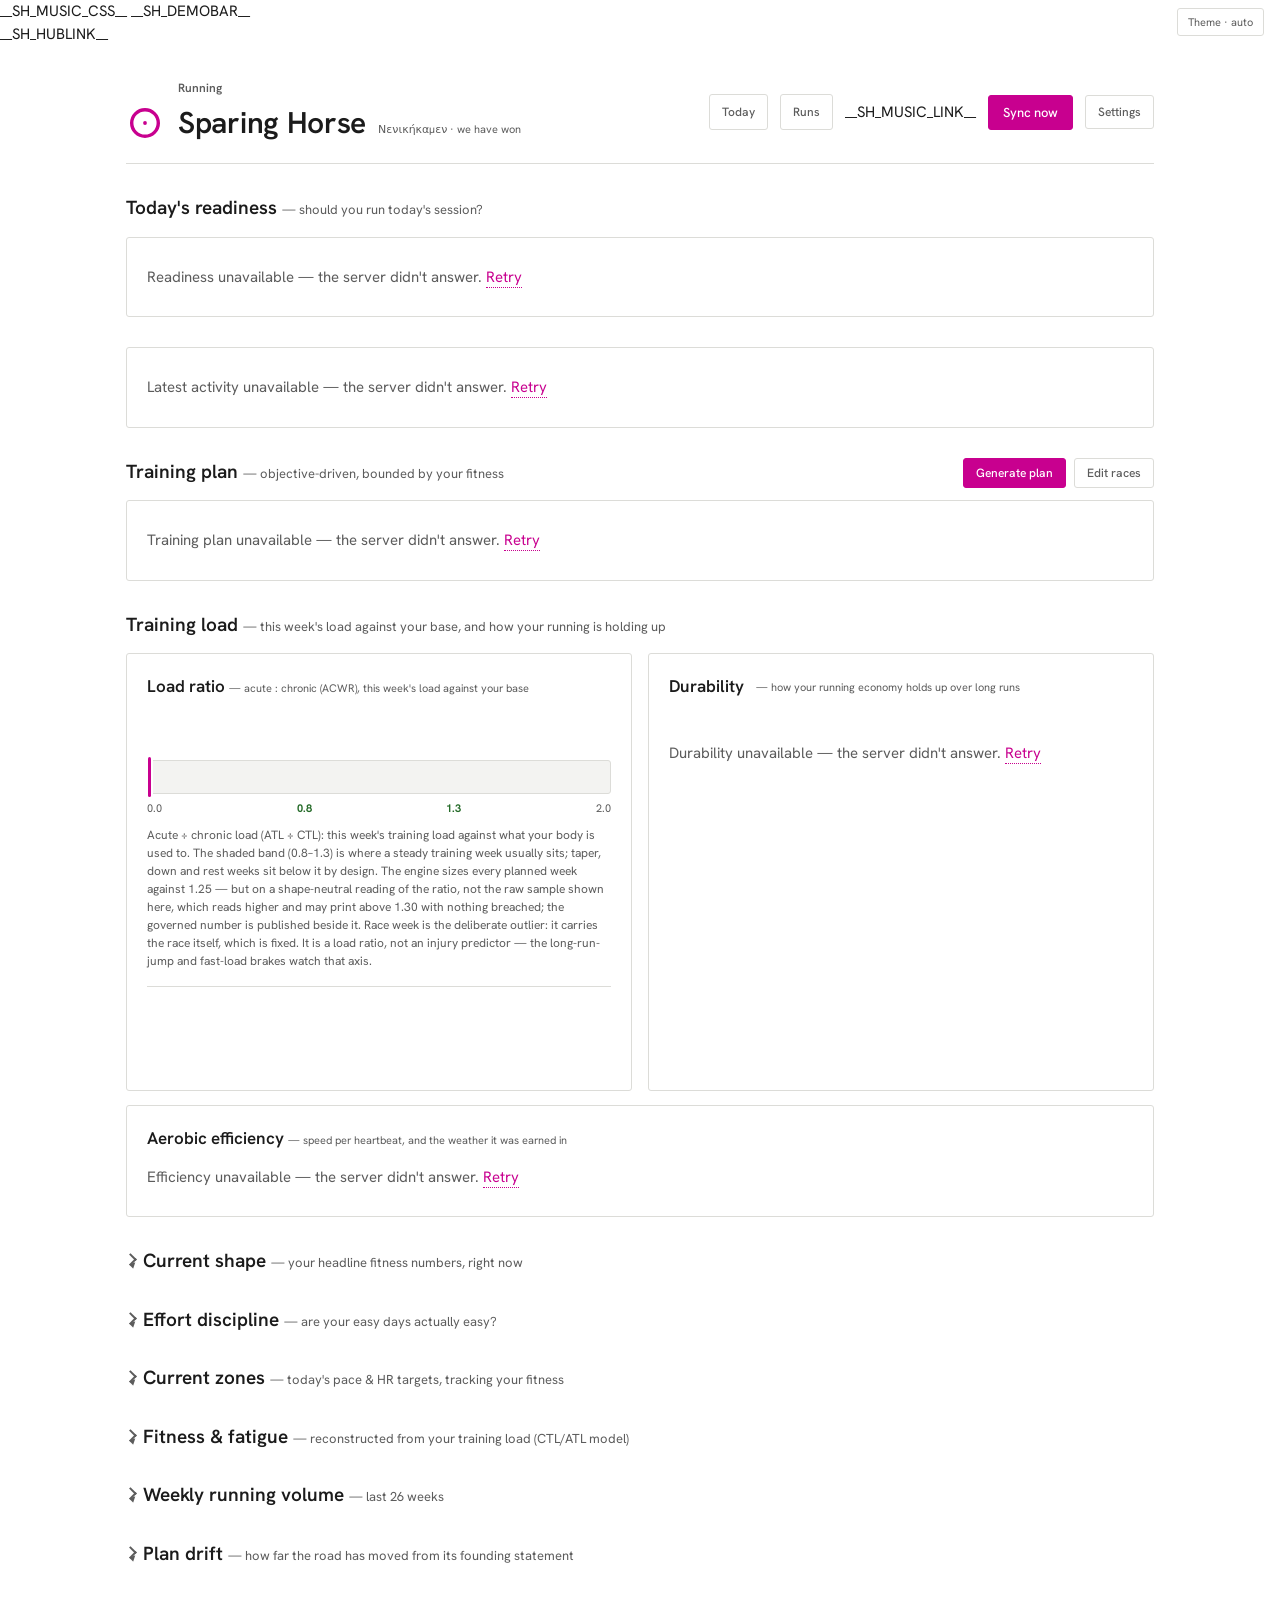
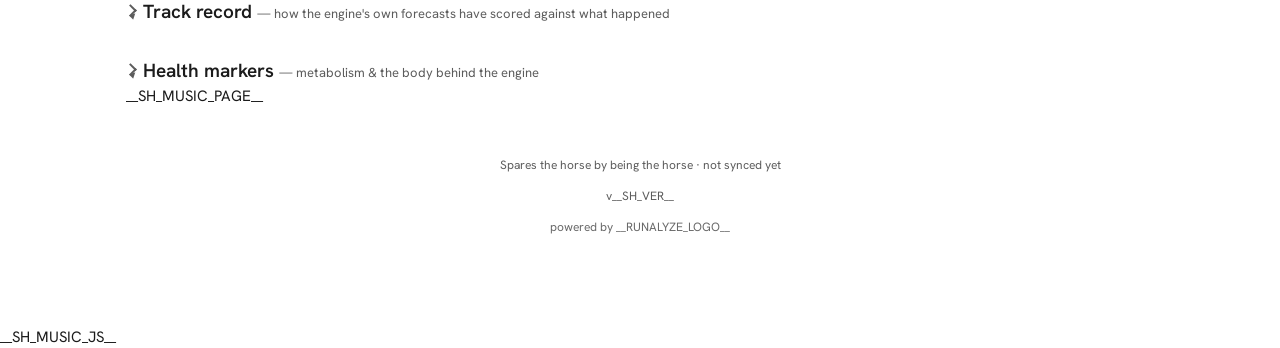
==== commit c8cec88d: "Sync 0.90.0" ====
--- a/static/index.html
+++ b/static/index.html
@@ -1,10 +1,10 @@
 <!doctype html><html lang="en"><head><meta charset="utf-8">
 <meta name="viewport" content="width=device-width,initial-scale=1,viewport-fit=cover">
 <title>Sparing Horse — running</title>
-<meta name="theme-color" content="#f4f1ea">
+<meta name="theme-color" content="#ffffff">
 <link rel="preconnect" href="https://fonts.googleapis.com">
 <link rel="preconnect" href="https://fonts.gstatic.com" crossorigin>
-<link href="https://fonts.googleapis.com/css2?family=Fraunces:opsz,wght@9..144,400;9..144,500;9..144,600;9..144,900&family=Inter:wght@400;500;600&family=IBM+Plex+Mono:wght@400;500&display=swap" rel="stylesheet">
+<link href="https://fonts.googleapis.com/css2?family=Hanken+Grotesk:ital,wght@0,400;0,500;0,600;0,700;0,800;1,400;1,600&display=swap" rel="stylesheet">
 <link rel="icon" href="/favicon.svg" type="image/svg+xml">
 <link rel="manifest" href="/manifest.webmanifest">
 <link rel="apple-touch-icon" sizes="180x180" href="/apple-touch-icon.png">
@@ -16,7 +16,7 @@
 var t=null;try{var s=localStorage.getItem("sh-theme");if(s==="dark"||s==="light")t=s;}catch(e){}
 if(!t) t=(window.matchMedia&&matchMedia("(prefers-color-scheme: dark)").matches)?"dark":"light";
 document.documentElement.dataset.theme=t;
-window.SH_THEME_BG={light:"#f4f1ea",dark:"#191a1d"};   // each theme's --bg (app.css)
+window.SH_THEME_BG={light:"#ffffff",dark:"#121417"};   // each theme's --bg (app.css)
 // UX-11 — the browser chrome follows the saved theme at parse time, before first paint: the
 // theme-color meta (tab / PWA title bar) and the manifest link an install will read
 document.querySelector('meta[name="theme-color"]').setAttribute("content",window.SH_THEME_BG[t]);
@@ -35,7 +35,7 @@
   <main class="wrap">
     <header>
       <div class="brand">
-        <span class="dotmark"><svg class="" viewBox="0 0 100 100" aria-hidden="true"><circle cx="50" cy="50" r="46" fill="none" stroke="var(--text)" stroke-width="1.1" opacity=".22"/><path d="M50,50 L47.5,30 L50,11 L52.5,30 Z" fill="var(--text)" opacity=".28" transform="rotate(45 50 50)"/><path d="M50,50 L47.5,30 L50,11 L52.5,30 Z" fill="var(--text)" opacity=".28" transform="rotate(135 50 50)"/><path d="M50,50 L47.5,30 L50,11 L52.5,30 Z" fill="var(--text)" opacity=".28" transform="rotate(225 50 50)"/><path d="M50,50 L47.5,30 L50,11 L52.5,30 Z" fill="var(--text)" opacity=".28" transform="rotate(315 50 50)"/><path d="M50.0,16.0 L51.2,16.1 L52.3,16.4 L53.5,16.9 L54.5,17.6 L55.5,18.5 L56.5,19.6 L57.3,20.9 L57.9,22.3 L58.5,23.8 L58.9,25.5 L59.2,27.3 L59.3,29.2 L59.2,31.2 L58.9,33.2 L58.5,35.3 L57.9,37.4 L57.1,39.4 L56.2,41.5 L55.1,43.5 L53.8,45.5 L52.4,47.4 L50.8,49.1 L49.1,50.8 L47.4,52.4 L45.5,53.8 L43.5,55.1 L41.5,56.2 L39.4,57.1 L37.4,57.9 L35.3,58.5 L33.2,58.9 L31.2,59.2 L29.2,59.3 L27.3,59.2 L25.5,58.9 L23.8,58.5 L22.3,57.9 L20.9,57.3 L19.6,56.5 L18.5,55.5 L17.6,54.5 L16.9,53.5 L16.4,52.3 L16.1,51.2 L16.0,50.0 L16.1,48.8 L16.4,47.7 L16.9,46.5 L17.6,45.5 L18.5,44.5 L19.6,43.5 L20.9,42.7 L22.3,42.1 L23.8,41.5 L25.5,41.1 L27.3,40.8 L29.2,40.7 L31.2,40.8 L33.2,41.1 L35.3,41.5 L37.4,42.1 L39.4,42.9 L41.5,43.8 L43.5,44.9 L45.5,46.2 L47.4,47.6 L49.1,49.2 L50.8,50.9 L52.4,52.6 L53.8,54.5 L55.1,56.5 L56.2,58.5 L57.1,60.6 L57.9,62.6 L58.5,64.7 L58.9,66.8 L59.2,68.8 L59.3,70.8 L59.2,72.7 L58.9,74.5 L58.5,76.2 L57.9,77.7 L57.3,79.1 L56.5,80.4 L55.5,81.5 L54.5,82.4 L53.5,83.1 L52.3,83.6 L51.2,83.9 L50.0,84.0 L48.8,83.9 L47.7,83.6 L46.5,83.1 L45.5,82.4 L44.5,81.5 L43.5,80.4 L42.7,79.1 L42.1,77.7 L41.5,76.2 L41.1,74.5 L40.8,72.7 L40.7,70.8 L40.8,68.8 L41.1,66.8 L41.5,64.7 L42.1,62.6 L42.9,60.6 L43.8,58.5 L44.9,56.5 L46.2,54.5 L47.6,52.6 L49.2,50.9 L50.9,49.2 L52.6,47.6 L54.5,46.2 L56.5,44.9 L58.5,43.8 L60.6,42.9 L62.6,42.1 L64.7,41.5 L66.8,41.1 L68.8,40.8 L70.8,40.7 L72.7,40.8 L74.5,41.1 L76.2,41.5 L77.7,42.1 L79.1,42.7 L80.4,43.5 L81.5,44.5 L82.4,45.5 L83.1,46.5 L83.6,47.7 L83.9,48.8 L84.0,50.0 L83.9,51.2 L83.6,52.3 L83.1,53.5 L82.4,54.5 L81.5,55.5 L80.4,56.5 L79.1,57.3 L77.7,57.9 L76.2,58.5 L74.5,58.9 L72.7,59.2 L70.8,59.3 L68.8,59.2 L66.8,58.9 L64.7,58.5 L62.6,57.9 L60.6,57.1 L58.5,56.2 L56.5,55.1 L54.5,53.8 L52.6,52.4 L50.9,50.8 L49.2,49.1 L47.6,47.4 L46.2,45.5 L44.9,43.5 L43.8,41.5 L42.9,39.4 L42.1,37.4 L41.5,35.3 L41.1,33.2 L40.8,31.2 L40.7,29.2 L40.8,27.3 L41.1,25.5 L41.5,23.8 L42.1,22.3 L42.7,20.9 L43.5,19.6 L44.5,18.5 L45.5,17.6 L46.5,16.9 L47.7,16.4 L48.8,16.1 L50.0,16.0 Z" fill="color-mix(in oklab,var(--accent),transparent 86%)" stroke="color-mix(in oklab,var(--accent),transparent 50%)" stroke-width="2.6" stroke-linejoin="round" stroke-linecap="round"/><path d="M50,4 L52.3,9.6 L50,7.7 L47.7,9.6 Z" fill="var(--accent)"/><circle cx="50" cy="50" r="3.2" fill="var(--accent)"/></svg></span>
+        <span class="dotmark"><svg viewBox="0 0 100 100" aria-hidden="true"><circle cx="50" cy="50" r="35" fill="none" stroke="var(--accent)" stroke-width="9"/><circle cx="50" cy="50" r="5" fill="var(--accent)"/></svg></span>
         <p class="eyebrow">Running</p>
         <div class="titlerow">
           <h1>Sparing Horse</h1>
@@ -54,17 +54,18 @@
     <div id="firstrun"></div>
     <div id="dqbanner"></div>
     <div id="objbar" class="objbar" data-mtab="today"></div>
+    <div id="coursestrip" class="cstrip" data-mtab="today"></div>
 
     <!-- SH-87 (0.80.0) — the readiness card sits above the plan because it decides how today's
          session is run; the latest run (#sec-runs, #sec-recent) follows it, then the plan, then the
          load, durability and efficiency trackers it used to share a section with, in #sec-load. -->
     <div class="section" id="sec-readiness" role="region" aria-labelledby="h-readiness" data-mtab="today">
-      <h2 id="h-readiness">Today's readiness <span class="muted mono" style="font-size:12px">— should you run today's session?</span></h2>
+      <h2 id="h-readiness">Today's readiness <span class="muted secsub">— should you run today's session?</span></h2>
       <div id="readiness"><div class="empty loading">Loading…</div></div>
     </div>
 
     <div class="section" id="sec-runs" role="region" aria-labelledby="h-runs">
-      <h2 id="h-runs">Run browser <span class="muted mono" style="font-size:12px">— pick a day, the run opens below</span></h2>
+      <h2 id="h-runs">Run browser <span class="muted secsub">— pick a day, the run opens below</span></h2>
       <div class="panel" id="runscal"><div class="empty loading">Loading calendar…</div></div>
     </div>
 
@@ -73,14 +74,14 @@
     </div>
 
     <div class="section" id="sec-plan" role="region" aria-labelledby="h-plan" data-mtab="plan">
-      <h2 id="h-plan">Training plan <span class="muted mono" style="font-size:12px">— objective-driven, bounded by your fitness</span>
+      <h2 id="h-plan">Training plan <span class="muted secsub">— objective-driven, bounded by your fitness</span>
         <button type="button" class="ghost" id="racesBtn" aria-expanded="false" aria-controls="racesDrawer" style="float:right;font-size:12px;padding:6px 12px;margin-left:8px">Edit races</button>
         <button class="primary" id="planBtn" style="float:right;font-size:12px;padding:6px 12px">Generate plan</button></h2>
       <div class="panel" id="plan"><div class="empty">No plan yet.</div></div>
     </div>
 
     <div class="section" id="sec-load" role="region" aria-labelledby="h-load" data-mtab="today">
-      <h2 id="h-load">Training load <span class="muted mono" style="font-size:12px">— this week's load against your base, and how your running is holding up</span></h2>
+      <h2 id="h-load">Training load <span class="muted secsub">— this week's load against your base, and how your running is holding up</span></h2>
       <div class="rgrid">
         <div class="panel acwrcard">
           <div class="acwr-title">Load ratio <span class="muted mono" style="font-size:11px;font-weight:400">— acute : chronic (ACWR), this week's load against your base</span></div>
@@ -112,22 +113,22 @@
     </div>
 
     <details class="section" id="sec-shape" data-mtab="fitness">
-      <summary><h2 id="h-shape">Current shape <span class="muted mono" style="font-size:12px">— your headline fitness numbers, right now</span></h2></summary>
+      <summary><h2 id="h-shape">Current shape <span class="muted secsub">— your headline fitness numbers, right now</span></h2></summary>
       <div class="grid" id="tiles"><div class="empty loading">Loading current shape…</div></div>
     </details>
 
     <details class="section" id="sec-effort" data-mtab="fitness">
-      <summary><h2 id="h-effort">Effort discipline <span class="muted mono" style="font-size:12px">— are your easy days actually easy?</span></h2></summary>
+      <summary><h2 id="h-effort">Effort discipline <span class="muted secsub">— are your easy days actually easy?</span></h2></summary>
       <div class="panel" id="effort"><div class="empty loading">Loading…</div></div>
     </details>
 
     <details class="section" id="sec-zones" data-mtab="fitness">
-      <summary><h2 id="h-zones">Current zones <span class="muted mono" style="font-size:12px">— today's pace &amp; HR targets, tracking your fitness</span></h2></summary>
+      <summary><h2 id="h-zones">Current zones <span class="muted secsub">— today's pace &amp; HR targets, tracking your fitness</span></h2></summary>
       <div class="panel" id="zones"><div class="empty loading">Loading…</div></div>
     </details>
 
     <details class="section" id="sec-ff" data-mtab="fitness">
-      <summary><h2>Fitness &amp; fatigue <span class="muted mono" style="font-size:12px">— reconstructed from your training load (CTL/ATL model)</span></h2></summary>
+      <summary><h2>Fitness &amp; fatigue <span class="muted secsub">— reconstructed from your training load (CTL/ATL model)</span></h2></summary>
       <div class="panel">
         <div class="legend">
           <span class="ctl"><i></i>Fitness (CTL)</span>
@@ -139,22 +140,22 @@
     </details>
 
     <details class="section" id="sec-vol" data-mtab="fitness">
-      <summary><h2>Weekly running volume <span class="muted mono" id="wkrange" aria-live="polite" style="font-size:12px">— last 26 weeks</span></h2></summary>
+      <summary><h2>Weekly running volume <span class="muted secsub" id="wkrange" aria-live="polite">— last 26 weeks</span></h2></summary>
       <div class="panel"><div class="chart" id="chart" tabindex="0" role="group" aria-label="Weekly running volume — Left and Right arrows pan one week, PageUp and PageDown a window, Home and End to the ends"><div class="empty">No activities synced yet.</div></div></div>
     </details>
 
     <details class="section" id="sec-drift" data-mtab="plan">
-      <summary><h2>Plan drift <span class="muted mono" style="font-size:12px">— how far the road has moved from its founding statement</span></h2></summary>
+      <summary><h2>Plan drift <span class="muted secsub">— how far the road has moved from its founding statement</span></h2></summary>
       <div class="panel" id="drift"><div class="empty loading">Loading…</div></div>
     </details>
 
     <details class="section" id="sec-track" data-mtab="plan">
-      <summary><h2>Track record <span class="muted mono" style="font-size:12px">— how the engine's own forecasts have scored against what happened</span></h2></summary>
+      <summary><h2>Track record <span class="muted secsub">— how the engine's own forecasts have scored against what happened</span></h2></summary>
       <div class="panel" id="track"><div class="empty loading">Loading…</div></div>
     </details>
 
     <details class="section" id="sec-health" data-mtab="body">
-      <summary><h2 id="h-health">Health markers <span class="muted mono" style="font-size:12px">— metabolism &amp; the body behind the engine</span></h2></summary>
+      <summary><h2 id="h-health">Health markers <span class="muted secsub">— metabolism &amp; the body behind the engine</span></h2></summary>
       <div class="hgrid" id="health"><div class="empty">No markers yet — add one below.</div></div>
       <form class="hform" id="hform">
         <select id="hmarker" required aria-label="Marker"></select>
@@ -166,7 +167,7 @@
 
     <dialog id="settingsDialog" class="modal" aria-labelledby="settingsTitle">
       <div class="modal-head">
-        <h2 id="settingsTitle">Settings <span class="muted mono" style="font-size:12px">— stored privately on your instance</span></h2>
+        <h2 id="settingsTitle">Settings <span class="muted secsub">— stored privately on your instance</span></h2>
         <button class="modal-x" id="settingsClose" aria-label="Close settings">✕</button>
       </div>
       <!-- 0.68.0 — one tab per concern; a tab is a <section class="settab"> and the bar is built from
--- a/static/app.css
+++ b/static/app.css
@@ -1,36 +1,36 @@
-  /* House design system tokens (DESIGN.md §2.3) — apps reference TOKEN NAMES only, never raw hex,
-     so one data-theme switch re-skins the whole app. Light/Daylight is the CSS base (:root) so a
-     fresh load (JS off / pre-script) is light; Dark/Charcoal is the override (0.57.0: the third theme,
-     Aurora, is gone — follow-system plus one alternate). The
-     inline <head> script restores the saved preference per origin before first paint. Legacy aliases
-     (--surface-2/--terra/--ok-bright) map onto the canonical tokens so existing rules keep working. */
-  :root{   /* Daylight — warm paper, terracotta */
-    --bg:#f4f1ea; --surface:#fbf9f4; --surface2:#ece7db; --line:#ddd6c7;
-    --text:#2a2620; --muted:#5f5848; --accent:#b9542c;   /* 0.56.1: muted darkened 6f6857→5f5848 — 4.49:1 on surface2 was under the 4.5 line */
-    --accent-ink:#a3441f; --warn-ink:#7f5a12; --ok-ink:#3a6b49;   /* 0.56.1: the accent/warn/ok hues used as SMALL TEXT — the paint hues stay for fills and gradients */
-    --ok:#4f8c5f; --warn:#a9781f; --danger:#b5563f;
-    --readybg:#3f7a4e; --readybg2:#3c6a48;   /* spec greens (DESIGN.md §2.3), top stop deepened from #4d8a5c so the card's small white text clears 4.5:1 (5.1) */
-    --readyamber:var(--warn); --readyamber2:color-mix(in oklab,var(--warn),#000 30%);   /* amber/red ride the theme signals (mockup mapping) */
-    --readyred:var(--danger); --readyred2:color-mix(in oklab,var(--danger),#000 32%);
-    --onready:#fff;   /* ink on the readiness gradient (det/readiness-contrast pins ≥3:1 verdict, ≥4.5:1 footer) */
-    --onacc:#fff;
-    --z1:#7c8597; --z2:#3f7fd0; --z3:var(--ok); --z4:var(--warn); --z5:var(--danger);   /* HR intensity bands (UX-6) */
-    --focus:var(--accent);   /* keyboard focus ring — a reference, so it follows the theme's accent (UX-9) */
+  /* Overprint tokens: white map ground, black ink, one overprint magenta, ISOM map colours for
+     categories, one typeface. Light is the CSS base (:root); the night map is [data-theme="dark"].
+     Apps reference token names only, so one data-theme switch re-skins everything. */
+  :root{
+    --bg:#ffffff; --surface:#ffffff; --surface2:#f3f3f1; --line:#dcdcd8;
+    --text:#1b1b1b; --muted:#5c5c5c; --accent:#c8008f;
+    --accent-ink:#a3007a; --warn-ink:#8a5300; --ok-ink:#256b29;   /* ink = the hue as small text on its own tint, ≥4.5:1 */
+    --ok:#2e7d32; --warn:#9e5e00; --danger:#c62828;
+    --readybg:var(--surface); --readybg2:var(--readybg);   /* SH-140 — the readiness panel is white; amber and red tint it */
+    --readyamber:color-mix(in oklab,var(--warn),var(--surface) 90%); --readyamber2:var(--readyamber);
+    --readyred:color-mix(in oklab,var(--danger),var(--surface) 90%); --readyred2:var(--readyred);
+    --pill-ok:var(--ok); --pill-warn:var(--warn); --pill-danger:var(--danger); --pill-muted:var(--muted);   /* state pill fills, white text ≥4.5:1 */
+    --onready:#fff; --onacc:#fff;
+    --z1:#7a7f87; --z2:#0077b0; --z3:var(--ok); --z4:var(--warn); --z5:var(--danger);   /* HR intensity bands */
+    --focus:var(--accent);   /* keyboard focus ring follows the theme's accent */
     --surface-2:var(--surface2); --terra:var(--accent); --ok-bright:var(--ok);   /* legacy aliases */
-    --serif:'Fraunces',Georgia,serif; --sans:'Inter',system-ui,sans-serif;
-    --mono:'IBM Plex Mono',ui-monospace,Menlo,monospace;
+    --serif:'Hanken Grotesk',system-ui,sans-serif; --sans:'Hanken Grotesk',system-ui,sans-serif;
+    --mono:'Hanken Grotesk',system-ui,sans-serif;
+    --contour:#9a4a22;
   }
-  [data-theme="dark"]{   /* Charcoal — neutral graphite, brighter terracotta so it reads as a glow */
-    --bg:#191a1d; --surface:#222327; --surface2:#2a2b30; --line:#3a3c43;
-    --text:#edeef1; --muted:#9b9da5; --accent:#fa7d42;
-    --accent-ink:#fa7d42; --warn-ink:#f7b32b; --ok-ink:#33d98a;   /* 0.56.1: already ≥5:1 on every dark surface */
-    --ok:#33d98a; --warn:#f7b32b; --danger:#fc6a55;
-    --readybg:#26804f; --readybg2:#1d6240;   /* top stop deepened from #2f9760: white small text 3.7 → 4.9:1 */
-    --readyamber:color-mix(in oklab,var(--warn),#000 22%); --readyamber2:color-mix(in oklab,var(--warn),#000 46%);   /* neon amber darkened to white-legible */
-    --readyred:color-mix(in oklab,var(--danger),#000 10%); --readyred2:color-mix(in oklab,var(--danger),#000 40%);
-    --onready:#fff;
-    --onacc:#191a1d;   /* 0.56.1: white on the Charcoal accent was 2.6:1 — dark ink on the glow reads at 6.7:1 */
-    --z1:#7c8597; --z2:#3f7fd0; --z3:var(--ok); --z4:var(--warn); --z5:var(--danger);   /* HR intensity bands (UX-6) */
+  [data-theme="dark"]{   /* the night map */
+    --contour:#c07a4c;
+    --bg:#121417; --surface:#1a1d21; --surface2:#23272c; --line:#353a41;
+    --text:#eceef0; --muted:#a3a8b0; --accent:#ff5cc6;
+    --accent-ink:#ff5cc6; --warn-ink:#f0b13c; --ok-ink:#5cc46a;
+    --ok:#5cc46a; --warn:#f0b13c; --danger:#ff6b5e;
+    --readybg:var(--surface); --readybg2:var(--readybg);
+    --readyamber:color-mix(in oklab,var(--warn),var(--surface) 90%); --readyamber2:var(--readyamber);
+    --readyred:color-mix(in oklab,var(--danger),var(--surface) 90%); --readyred2:var(--readyred);
+    --pill-ok:color-mix(in oklab,var(--ok),#000 50%); --pill-warn:color-mix(in oklab,var(--warn),#000 55%);
+    --pill-danger:color-mix(in oklab,var(--danger),#000 45%); --pill-muted:color-mix(in oklab,var(--muted),#000 55%);
+    --onready:#fff; --onacc:#121417;
+    --z1:#8a9099; --z2:#4fb3ea; --z3:var(--ok); --z4:var(--warn); --z5:var(--danger);
     --surface-2:var(--surface2); --terra:var(--accent); --ok-bright:var(--ok);
   }
   /* Keyboard focus (UX-9). :focus-visible, not :focus — a ring on every mouse click is noise, which
@@ -38,6 +38,8 @@
      elements with no visible focus at all. The outline follows the element's own border-radius; do
      NOT set a radius here, that would reshape the element rather than the ring. */
   :focus-visible{outline:2px solid var(--focus);outline-offset:2px}
+  ::selection{background:color-mix(in oklab,var(--accent),transparent 75%);color:var(--text)}
+  html{accent-color:var(--accent);scrollbar-color:var(--line) transparent}
 
   /* One query, honoured app-wide (UX-9). A runner who asks the OS for less motion is asking every
      surface, not the ones we remembered to ask about; the smooth scrolls are guarded in app.js the
@@ -49,10 +51,8 @@
   *{box-sizing:border-box}
   html,body{margin:0}
   body{background:var(--bg);color:var(--text);font-family:var(--sans);min-height:100vh;min-height:100dvh;
-    font-size:15px;line-height:1.5;-webkit-font-smoothing:antialiased;
+    font-size:15px;line-height:1.5;-webkit-font-smoothing:antialiased;font-variant-numeric:tabular-nums;
     transition:background .25s ease,color .25s ease}
-  body::before{content:"";position:fixed;inset:0;z-index:0;pointer-events:none;
-    background:radial-gradient(60% 45% at 50% 0%, color-mix(in oklab,var(--terra),transparent 88%), transparent 70%);}
   .wrap{position:relative;z-index:1;max-width:1080px;margin:0 auto;padding:34px max(26px,env(safe-area-inset-right)) 90px max(26px,env(safe-area-inset-left))}
 
   header{display:flex;align-items:center;gap:14px;border-bottom:1px solid var(--line);
@@ -61,34 +61,34 @@
   .dotmark{grid-area:logo;width:38px;height:38px;flex:none;display:grid;place-items:center}
   .dotmark svg{width:100%;height:100%;display:block}
   h1{font-family:var(--serif);font-weight:600;font-size:30px;letter-spacing:-.01em;margin:0}
-  .eyebrow{font-family:var(--mono);font-size:11px;letter-spacing:.22em;text-transform:uppercase;
+  .eyebrow{font-family:var(--mono);font-size:12px;font-weight:600;letter-spacing:0;
     color:var(--muted);margin:0 0 3px;grid-area:eyebrow}
   .titlerow{display:flex;align-items:baseline;gap:12px;flex-wrap:wrap;grid-area:title}
-  .motto{font-family:var(--mono);font-size:11px;color:var(--accent-ink)}   /* 0.56.1: no opacity — it was the contrast that was decorative */
+  .motto{font-family:var(--mono);font-size:11px;color:var(--muted)}   /* 0.56.1: no opacity — it was the contrast that was decorative */
   .motto small{font-size:inherit;color:var(--muted)}   /* <small> shrank it to 9 px, under the 11 px floor */
   .bar{display:flex;align-items:center;gap:12px;margin-left:auto}
-  .ro-badge{font-family:var(--mono);font-size:11px;letter-spacing:.1em;text-transform:uppercase;
-    color:var(--muted);border:1px solid var(--line);border-radius:20px;padding:3px 9px}
+  .ro-badge{font-family:var(--mono);font-size:11px;letter-spacing:0;
+    color:var(--muted);border:1px solid var(--line);border-radius:3px;padding:3px 9px}
   .adminlink{font-family:var(--sans);font-size:12px;font-weight:500;color:var(--accent);text-decoration:none;
-    border:1px solid color-mix(in oklab,var(--accent),transparent 50%);border-radius:9px;padding:6px 11px;
+    border:1px solid color-mix(in oklab,var(--accent),transparent 50%);border-radius:3px;padding:6px 11px;
     transition:border-color .15s,background .15s}
   .adminlink:hover{border-color:var(--accent);background:color-mix(in oklab,var(--accent),transparent 92%)}
   button{font-family:var(--sans);font-size:13px;font-weight:500;color:var(--text);cursor:pointer;
-    background:var(--surface-2);border:1px solid var(--line);border-radius:9px;padding:8px 14px;
+    background:var(--surface-2);border:1px solid var(--line);border-radius:3px;padding:8px 14px;
     transition:border-color .15s,transform .1s}
   button:hover{border-color:var(--accent)} button:active{transform:translateY(1px)}
   button:disabled,input:disabled{opacity:.5;cursor:not-allowed}
   button.primary{background:var(--accent);border-color:var(--accent);color:var(--onacc)}
   /* §CG — the COROS sign-in link is an <a> wearing the primary-button clothes (same as a.ghost) */
   a.primary{font-family:var(--sans);font-size:13px;font-weight:500;cursor:pointer;
-    background:var(--accent);border:1px solid var(--accent);border-radius:9px;padding:8px 14px;
+    background:var(--accent);border:1px solid var(--accent);border-radius:3px;padding:8px 14px;
     color:var(--onacc);text-decoration:none;display:inline-block;transition:border-color .15s,transform .1s}
   a.primary:active{transform:translateY(1px)}
   button.ghost{background:transparent;color:var(--muted);font-size:12px;padding:8px 12px}
   button.ghost:hover{color:var(--text)}
   /* §RB — the header Runs/Dashboard link is an <a> wearing the ghost-button clothes */
   a.ghost{font-family:var(--sans);font-size:12px;font-weight:500;color:var(--muted);cursor:pointer;
-    background:transparent;border:1px solid var(--line);border-radius:9px;padding:8px 12px;
+    background:transparent;border:1px solid var(--line);border-radius:3px;padding:8px 12px;
     text-decoration:none;display:inline-block;transition:border-color .15s}
   a.ghost:hover{color:var(--text);border-color:var(--accent)}
   a.mnav-btn{text-decoration:none}
@@ -109,7 +109,7 @@
      the login pill sits to their left (the sparinghorse arrangement). */
   .topctl{position:fixed;top:calc(8px + var(--demobar-h,0px) + env(safe-area-inset-top));right:calc(16px + env(safe-area-inset-right));z-index:50;display:inline-flex;align-items:center;gap:10px}   /* 0.60.2 — --demobar-h: the demo banner's measured height (app.js), 0 elsewhere */
   .hublink{position:fixed;top:calc(8px + var(--demobar-h,0px) + env(safe-area-inset-top));left:calc(16px + env(safe-area-inset-left));z-index:50;font-family:var(--mono);font-size:11px;
-    letter-spacing:.14em;text-transform:uppercase;color:var(--muted);text-decoration:none}
+    letter-spacing:0;color:var(--muted);text-decoration:none}
   .hublink:hover{color:var(--accent)}
   /* 0.60.2 — the swatch rule's orphaned tail lived here since the SPA split (f5e7e1b); a stray
      `…}` swallows the NEXT selector, so `.grid{display:grid}` below had been dropped by the parser
@@ -120,7 +120,7 @@
     .grid{grid-template-columns:repeat(2,1fr);gap:10px}
     .tile{padding:14px 12px 14px}
     .tile.hascap{padding-top:12px;padding-bottom:26px}
-    .tile .k{letter-spacing:.08em;white-space:nowrap;overflow:hidden;text-overflow:ellipsis}
+    .tile .k{letter-spacing:.04em;white-space:nowrap;overflow:hidden;text-overflow:ellipsis}
     .tile .info{display:none}   /* a hover affordance; no hover on a phone, and it wrapped the label */
     .tile .v{font-size:26px;white-space:nowrap}
     .tile .v small{font-size:11px}
@@ -128,10 +128,10 @@
     .tilecap{font-size:11px;right:10px;bottom:8px;max-width:calc(100% - 20px);white-space:nowrap;overflow:hidden;text-overflow:ellipsis}
     .modal-head h2 .muted{display:none}   /* the Settings subtitle wrapped to three lines beside the close button */
   }
-  .tile{background:linear-gradient(180deg,var(--surface),var(--surface-2));
-    border:1px solid var(--line);border-radius:14px;padding:18px 18px 16px;position:relative;overflow:hidden}
-  .tile::before{content:"";position:absolute;left:0;top:0;height:3px;width:100%;background:linear-gradient(90deg,var(--accent),var(--accent2,var(--accent)));opacity:.9}
-  .tile .k{font-family:var(--mono);font-size:11px;letter-spacing:.14em;text-transform:uppercase;color:var(--muted)}
+  .tile{background:var(--surface);
+    border:1px solid var(--line);border-radius:3px;padding:18px 18px 16px;position:relative;overflow:hidden}
+  .tile::before{content:"";position:absolute;left:0;top:0;height:3px;width:100%;background:var(--accent);opacity:.9}
+  .tile .k{font-family:var(--mono);font-size:11px;letter-spacing:0;color:var(--muted)}
   .tile .v{font-family:var(--serif);font-weight:600;font-size:34px;line-height:1.05;margin-top:8px}
   .tile .v small{font-size:15px;color:var(--muted);font-family:var(--sans);font-weight:400}
   .tile .sub{font-size:12px;color:var(--muted);margin-top:2px}
@@ -150,7 +150,7 @@
     font-size:11px;letter-spacing:.04em;color:var(--muted);opacity:.7;cursor:help}
   .info{opacity:.5;font-size:11px;cursor:help}
   .dqwarn{border:1px solid var(--warn);background:color-mix(in oklab,var(--warn),transparent 90%);
-    border-radius:10px;padding:10px 14px;margin-bottom:16px;font-size:13px;color:var(--text);line-height:1.5}
+    border-radius:3px;padding:10px 14px;margin-bottom:16px;font-size:13px;color:var(--text);line-height:1.5}
   .dqwarn b{color:var(--warn)}
   /* §TR — the track record: two summary lines and a small table, in the drift family's plain voice */
   .trrow{font-size:13px;line-height:1.7;color:var(--text)}
@@ -161,14 +161,14 @@
   .secblock .fp{font-family:var(--mono);font-size:11px;letter-spacing:.03em;color:var(--muted);
     opacity:.85;cursor:help}   /* §SG — which value is in the box, without saying what it is */
   .hcard .stalen{color:var(--warn)}   /* §HS — the age of a feed that stopped, on its own card */
-  .dqnote{border:1px solid var(--line);border-radius:10px;padding:8px 14px;margin-bottom:16px;
+  .dqnote{border:1px solid var(--line);border-radius:3px;padding:8px 14px;margin-bottom:16px;
     font-size:12px;color:var(--muted);line-height:1.5}
   .dqnote a{color:var(--accent);text-decoration:none;border-bottom:1px dotted var(--accent)}
   .dqnote a:hover{opacity:.8}
   /* First-run guided setup (private only; removed under SH_READONLY). Vanishes once the
      instance is configured — token connected, history pulled, a race added. */
   #firstrun:empty{display:none}
-  .firstrun{border:1px solid var(--accent);border-radius:12px;margin:14px 0;padding:14px 16px;
+  .firstrun{border:1px solid var(--accent);border-radius:3px;margin:14px 0;padding:14px 16px;
     background:color-mix(in oklab,var(--accent),transparent 92%)}
   .firstrun .fr-head{font-family:var(--serif);font-size:15px;margin-bottom:11px;color:var(--text)}
   .fr-steps{list-style:none;margin:0;padding:0;display:flex;flex-direction:column;gap:9px}
@@ -189,11 +189,11 @@
   .mrow{display:flex;flex-wrap:wrap;gap:8px 20px;align-items:baseline}
   .mrow .ttl{font-family:var(--serif);font-weight:600;font-size:17px;margin-right:6px}
   .metric{display:flex;flex-direction:column;gap:1px}
-  .metric .ml{font-family:var(--mono);font-size:11px;letter-spacing:.1em;text-transform:uppercase;color:var(--muted)}
+  .metric .ml{font-family:var(--mono);font-size:11px;letter-spacing:0;color:var(--muted)}
   .metric .mv{font-size:16px;font-weight:600}
   .metric .mv small{font-size:12px;color:var(--muted);font-weight:400}
-  .rkick{font-family:var(--mono);font-size:11px;letter-spacing:.12em;text-transform:uppercase;
-    color:var(--accent-ink);margin-bottom:8px}
+  .rkick{font-size:12px;font-weight:600;color:var(--muted);margin-bottom:6px}
+  .mrow .rkick{margin:0}   /* SH-140 — the session label sits inline before the name */
   .planned{margin-top:16px}
   /* latest-activity hover profile background */
   #recent{position:relative;overflow:hidden}
@@ -236,7 +236,7 @@
   .hrlegend .hrz{display:inline-flex;align-items:center;gap:4px;color:var(--muted)}
   .hrlegend .hrz i{width:9px;height:9px;border-radius:2px}
   .actfg{position:relative;z-index:1}   /* profmeta now lives in-flow in .profbar — no reserved strip (was the public tile's empty gap) */
-  .metric.hovx{cursor:pointer;border-radius:7px;transition:background .15s,box-shadow .15s;padding:2px 6px;margin:-2px -6px}
+  .metric.hovx{cursor:pointer;border-radius:3px;transition:background .15s,box-shadow .15s;padding:2px 6px;margin:-2px -6px}
   .metric.hovx:hover{background:color-mix(in oklab,var(--accent),transparent 90%)}
   /* lock = the same shade as hover (an underline collided with the value-coloured trace line);
      the 🔒 marker is what tells the persistent lock apart from a transient hover */
@@ -261,7 +261,7 @@
   .sysrow .k{color:var(--muted)} .sysrow .v{font-family:var(--mono)} .sysrow.warn .v{color:var(--warn-ink)}
   .checkin .stop input[type=checkbox]{width:18px;height:18px;margin:0;accent-color:var(--danger)}
   /* workout route map (private only) — Leaflet renders into .actmap; needs an explicit height */
-  .actmap{position:relative;z-index:1;height:240px;margin-top:14px;border-radius:10px;
+  .actmap{position:relative;z-index:1;height:240px;margin-top:14px;border-radius:3px;
     overflow:hidden;border:1px solid var(--line)}
   .actmap .leaflet-container{height:100%;background:var(--surface-2);font-family:var(--sans)}
   /* UX-11 — OSM tiles are drawn for a light page; on the dark themes a white map glares. Filter
@@ -272,12 +272,14 @@
   /* cross-training note — shown when the most-recent activity isn't a run */
   .crossnote{color:var(--muted);font-size:11.5px;line-height:1.5;margin-top:12px;
     padding-top:9px;border-top:1px dashed var(--line)}
-  .mapempty{height:100%;display:flex;align-items:center;justify-content:center;color:var(--text);
-    font-size:13px;background:color-mix(in oklab,var(--accent),var(--surface-2) 82%)}
+  .actmap:has(.mapempty){height:64px}   /* SH-140 — no route: a short note, not an empty 240 px box */
+  .mapempty{height:100%;display:flex;align-items:center;justify-content:center;
+    font-size:13px;color:var(--muted);background:var(--surface2)}
   .up{color:var(--ok)} .down{color:var(--danger)}
 
   .section{margin-top:30px}
   .section h2{font-family:var(--serif);font-weight:600;font-size:19px;margin:0 0 14px}
+  .secsub{font-size:13px;font-weight:400;color:var(--muted)}   /* SH-140 — the subtitle after a section heading */
   /* Collapsible sections (Plan drift, Fitness & fatigue, Weekly volume) load EXPANDED (`open`) by
      default; the runner can still collapse them and the chevron rotates on [open] */
   details.section > summary{list-style:none;cursor:pointer;display:flex;align-items:center;gap:10px}
@@ -289,23 +291,23 @@
   details.section[open] > summary::before{transform:rotate(45deg)}
   details.section > summary:hover::before{border-color:var(--accent)}
   details.section > .panel{margin-top:14px}
-  .panel{background:linear-gradient(180deg,var(--surface),var(--surface-2));
-    border:1px solid var(--line);border-radius:14px;padding:20px}
+  .panel{background:var(--surface);
+    border:1px solid var(--line);border-radius:3px;padding:20px}
 
   /* ACWR gauge */
-  .gauge{position:relative;height:34px;border-radius:8px;border:1px solid var(--line);
+  .gauge{position:relative;height:34px;border-radius:3px;border:1px solid var(--line);
     background:var(--surface-2);margin-top:26px}
   .gauge .band{position:absolute;top:0;bottom:0;background:color-mix(in oklab,var(--ok),transparent 72%);
-    border-radius:8px}
+    border-radius:3px}
   /* the durability gauge's second zone: where long-run fade is high (a caution tint, not the safe band) */
-  .gauge .band.danger{background:color-mix(in oklab,var(--danger),transparent 82%);border-radius:0 8px 8px 0}
+  .gauge .band.danger{background:color-mix(in oklab,var(--danger),transparent 82%);border-radius:0 3px 3px 0}
   .gauge .mark{position:absolute;top:-4px;bottom:-4px;width:3px;background:var(--accent);border-radius:2px;
     box-shadow:0 0 0 2px var(--bg)}
   /* the "you:" pill follows the mark via --gx, clamped so it can never overhang the gauge's ends
      at the scale's extremes (UX-11); the mark itself keeps the exact ratio position */
   .gyou{position:absolute;top:-24px;left:clamp(40px,var(--gx,50%),calc(100% - 40px));
     transform:translateX(-50%);white-space:nowrap}
-  .gyou span{font-family:var(--mono);font-size:12px;font-weight:500;padding:2px 7px;border-radius:6px}
+  .gyou span{font-family:var(--mono);font-size:12px;font-weight:500;padding:2px 7px;border-radius:3px}
   .gyou .inb{color:var(--ok-ink);border:1px solid color-mix(in oklab,var(--ok),transparent 55%)}
   .gyou .out{color:var(--danger);border:1px solid color-mix(in oklab,var(--danger),transparent 50%)}
   .gyou .mid{color:var(--warn);border:1px solid color-mix(in oklab,var(--warn),transparent 50%)}
@@ -342,30 +344,28 @@
   .ready .rhrv{font-family:var(--mono);font-size:12px;color:var(--muted);margin-top:4px}
   .ready .raisrc{font-family:var(--mono);font-size:11px;color:var(--accent);margin-top:5px;letter-spacing:.04em}
   /* §3 status card — "lead with the verdict" (DESIGN.md Almanac). The bg swaps with the state. */
-  .statuscard{position:relative;overflow:hidden;border-radius:16px;padding:20px 22px;color:var(--onready);
-    background:linear-gradient(155deg,var(--readybg),var(--readybg2));
-    box-shadow:0 8px 22px color-mix(in oklab,var(--readybg),transparent 60%)}
-  .statuscard.amber{background:linear-gradient(155deg,var(--readyamber),var(--readyamber2));
-    box-shadow:0 8px 22px color-mix(in oklab,var(--readyamber),transparent 60%)}
-  .statuscard.red{background:linear-gradient(155deg,var(--readyred),var(--readyred2));
-    box-shadow:0 8px 22px color-mix(in oklab,var(--readyred),transparent 55%)}
-  .statuscard .sc-orb{position:absolute;border-radius:50%;background:color-mix(in oklab,var(--onready),transparent 91%);pointer-events:none}
+  .statuscard{position:relative;border:1px solid var(--line);border-radius:0;padding:18px 20px;color:var(--text);
+    background:var(--readybg);}
+  .statuscard.amber{background:var(--readyamber);border-color:var(--warn);}
+  .statuscard.red{background:var(--readyred);border-color:var(--danger);}
+  .statuscard .sc-orb{display:none}
   .statuscard .sc-top{display:flex;align-items:center;justify-content:space-between;gap:12px;position:relative}
-  .statuscard .sc-eyebrow{font-family:var(--mono);font-size:11px;letter-spacing:.18em;text-transform:uppercase;color:var(--onready)}
-  .statuscard .sc-pill{display:inline-flex;align-items:center;gap:7px;background:color-mix(in oklab,var(--onready),transparent 84%);
-    border:1px solid color-mix(in oklab,var(--onready),transparent 72%);border-radius:999px;padding:4px 11px;
-    font-family:var(--mono);font-size:11px;letter-spacing:.14em;text-transform:uppercase;color:var(--onready)}
-  .statuscard .sc-pill .dot{width:8px;height:8px;border-radius:50%;background:var(--onready);box-shadow:0 0 8px color-mix(in oklab,var(--onready),transparent 10%)}
-  .statuscard .sc-verdict{font-family:var(--serif);font-weight:600;font-size:23px;margin-top:14px;line-height:1.18;position:relative}
-  .statuscard .halt{font-weight:600;margin-top:10px;position:relative}
-  .statuscard .sc-foot{font-family:var(--mono);font-size:12px;color:var(--onready);
-    margin-top:14px;padding-top:12px;border-top:1px solid color-mix(in oklab,var(--onready),transparent 80%);position:relative;line-height:1.6;
+  .statuscard .sc-eyebrow{display:none}   /* SH-140 — the section heading above already says it */
+  .statuscard .sc-pill{display:inline-flex;align-items:center;gap:7px;background:var(--pill-muted);border-radius:3px;padding:4px 11px;
+    font-size:12px;font-weight:600;text-transform:capitalize;color:var(--onready)}
+  .statuscard.green .sc-pill{background:var(--pill-ok)}
+  .statuscard.amber .sc-pill{background:var(--pill-warn)}
+  .statuscard.red .sc-pill{background:var(--pill-danger)}
+  .statuscard .sc-pill .dot{width:8px;height:8px;border-radius:50%;background:var(--onready)}
+  .statuscard .sc-verdict{font-weight:600;font-size:20px;margin-top:12px;line-height:1.25;position:relative}
+  .statuscard .halt{font-weight:600;margin-top:10px;position:relative;color:var(--text)}
+  .statuscard .sc-foot{font-size:13px;color:var(--muted);
+    margin-top:12px;padding-top:10px;border-top:1px solid var(--line);position:relative;line-height:1.6;
     display:flex;flex-wrap:wrap;align-items:center;gap:6px 12px}
-  .statuscard .sc-fresh{font-family:var(--mono);font-size:11px;letter-spacing:.06em;
-    color:var(--onready)}
+  .statuscard .sc-fresh{font-size:12px;color:var(--muted)}
   .statuscard .sc-fresh:empty{display:none}
   /* Past the nightly's own staleness window the chip stops being a footnote and says so. */
-  .statuscard .sc-fresh.stale{color:var(--onready);font-weight:600}
+  .statuscard .sc-fresh.stale{color:var(--text);font-weight:600}
   .statuscard .sc-fresh.stale::before{content:"⚠ "}
   /* chronic-load ⨉ durability: the two trackers share one row, half each
      (0.32.1 — three-across read crowded) */
@@ -376,9 +376,9 @@
   /* readiness + today's session share one surface tile (same bg as the load tile); the green
      status card bleeds to the tile's top edges — top corners curved, bottom corners squared so
      it reads as the tile's header, with the session in the body below. */
-  #readiness{background:linear-gradient(180deg,var(--surface),var(--surface-2));
-    border:1px solid var(--line);border-radius:14px;padding:20px;overflow:hidden}
-  #readiness .statuscard{margin:-20px -20px 0;border-radius:14px 14px 0 0;box-shadow:none}
+  /* SH-140 — one panel holds the verdict, the session and the check-in; the verdict is its top block */
+  #readiness{background:var(--surface);border:1px solid var(--line);border-radius:3px;padding:20px}
+  #readiness .statuscard{margin:-20px -20px 16px;border-width:0 0 1px;border-radius:3px 3px 0 0;box-shadow:none}
   .acwrcard{display:flex;flex-direction:column}
   .acwr-title{font-family:var(--serif);font-weight:600;font-size:17px}   /* 0.60.2 — ONE card-title rule: the efficiency card's was falling through to body sans, and 15px sat under the session title's 17px */
   .acwrcard .acwr-title{margin-bottom:34px}
@@ -390,24 +390,23 @@
   .acwrcard .acwr-foot{position:relative;overflow:hidden;margin-top:16px;flex:1;display:flex;
     flex-direction:column;justify-content:center;min-height:84px;padding-top:16px;border-top:1px solid var(--line)}
   .acwrcard .acwr-foot .acwr-foot-txt{position:relative;z-index:1}
-  .acwrcard .acwr-foot .k{font-family:var(--mono);font-size:11px;letter-spacing:.14em;text-transform:uppercase;color:var(--muted)}
+  .acwrcard .acwr-foot .k{font-family:var(--mono);font-size:11px;letter-spacing:0;color:var(--muted)}
   .acwrcard .acwr-foot .v{display:block;font-family:var(--serif);font-weight:600;font-size:22px;line-height:1;margin-top:5px}
   .acwrcard .acwr-foot .v small{font-family:var(--mono);font-size:12px;font-weight:400;color:var(--muted)}
   .acwrcard .acwr-foot .cap{display:block;font-family:var(--mono);font-size:11px;color:var(--muted);margin-top:6px}
   /* §3.3 durability, build vs build (SH-94) — the canvas artboard's card on the app's tokens.
      The compare-blue and pale-dot hues are card-scoped so the dark theme can retune them. */
-  .durcard{--durcmp:#3f7fd0;--durpale:#c9c1b0;min-width:0}   /* min-width:0 — the table's scroll wraps INSIDE the card, never widens the rgrid track */
-  [data-theme="dark"] .durcard{--durcmp:#5e9ae6;--durpale:#5c564a}
+  .durcard{--durcmp:var(--z2);--durpale:color-mix(in oklab,var(--muted),var(--bg) 55%);min-width:0}   /* min-width:0 — the table's scroll wraps INSIDE the card, never widens the rgrid track */
   .durcard .acwr-title{display:flex;align-items:center;gap:8px 12px;flex-wrap:wrap}
-  #durswitch{display:inline-flex;border:1px solid var(--line);border-radius:999px;padding:3px;gap:2px;margin-left:auto}
+  #durswitch{display:inline-flex;border:1px solid var(--line);border-radius:3px;padding:3px;gap:2px;margin-left:auto}
   #durswitch button{font:500 13px var(--sans);min-height:34px;min-width:64px;padding:6px 14px;border:0;
-    border-radius:999px;cursor:pointer;background:transparent;color:var(--text)}
+    border-radius:3px;cursor:pointer;background:transparent;color:var(--text)}
   #durswitch button[aria-pressed="true"]{background:var(--text);color:var(--surface)}
   #durswitch button[aria-pressed="true"]:hover{border-color:transparent}
   .durhead{font-family:var(--serif);font-weight:600;font-size:24px;line-height:1.2;margin:12px 0 0}
   .durintro{font-size:14px;line-height:1.5;color:var(--muted);margin:10px 0 0}
   .durchips{display:flex;gap:8px;flex-wrap:wrap;align-items:center;margin-top:12px;font-size:13px;color:var(--muted)}
-  .durchips button{font:500 13px var(--sans);min-height:34px;padding:6px 14px;border-radius:999px;cursor:pointer;
+  .durchips button{font:500 13px var(--sans);min-height:34px;padding:6px 14px;border-radius:3px;cursor:pointer;
     background:var(--surface);color:var(--text);border:1px solid var(--line)}
   .durchips button[aria-pressed="true"]{background:var(--text);color:var(--surface);border-color:var(--text)}
   /* the plot: SVG marks + an HTML label layer in % of the box (det/axis-legibility — no <text>) */
@@ -430,7 +429,7 @@
   .durlegend .sw{display:inline-block;width:10px;height:10px;border-radius:50%;vertical-align:-1px;margin-right:4px}
   .durlegend .sw.ring{width:9px;height:9px;background:var(--surface);border:2px solid var(--muted);vertical-align:-2px}
   .durhz{display:grid;gap:8px;margin-top:12px}
-  .durhz-t{padding:8px 10px;border-radius:10px;border:1px solid var(--line);background:var(--surface)}
+  .durhz-t{padding:8px 10px;border-radius:3px;border:1px solid var(--line);background:var(--surface)}
   .durhz-t.now{border-color:var(--accent);background:color-mix(in oklab,var(--accent),var(--surface) 90%)}
   .durhz-t.cmp{border-color:var(--durcmp)}
   .durhz-t .yr{font-family:var(--mono);font-size:11px;color:var(--muted)}
@@ -441,7 +440,7 @@
   .durtbl .h{font-family:var(--mono);font-size:11px;padding:0 2px;color:var(--muted)}
   .durtbl .h.cur{color:var(--accent-ink)}
   .durtbl .bandlabel{font-size:13px;font-weight:500;display:flex;align-items:center}
-  .durcell{border-radius:8px;padding:8px 10px;min-height:52px;box-sizing:border-box}
+  .durcell{border-radius:3px;padding:8px 10px;min-height:52px;box-sizing:border-box}
   .durcell.cur{outline:2px solid var(--accent);outline-offset:-2px}
   .durcell .v{font-family:var(--serif);font-size:19px;font-weight:600;white-space:nowrap}
   .durcell .n{font-family:var(--mono);font-size:11px;color:var(--muted)}
@@ -473,49 +472,49 @@
   .effplot.temp .dot{stroke:color-mix(in oklab,var(--z2),transparent 40%)}
   /* the axis values are HTML, never <text> inside a stretched SVG (UX-8 / det/axis-legibility) */
   .effax{display:flex;justify-content:space-between;font-family:var(--mono);font-size:11px;
-    letter-spacing:.1em;color:var(--muted);margin:3px 0 0}
+    letter-spacing:.04em;color:var(--muted);margin:3px 0 0}
   /* the vertical scale reads TOP and BOTTOM of its own panel — side by side underneath, two
      y-values read as the ends of the time axis, which is a different measure entirely */
   .effplot .axhi,.effplot .axlo{position:absolute;right:3px;font-family:var(--mono);font-size:11px;
-    letter-spacing:.08em;color:var(--muted);background:color-mix(in oklab,var(--surface),transparent 15%);
+    letter-spacing:.04em;color:var(--muted);background:color-mix(in oklab,var(--surface),transparent 15%);
     padding:0 3px;border-radius:3px;pointer-events:none}
   .effplot .axhi{top:0} .effplot .axlo{bottom:2px}
   .effrow{display:flex;align-items:baseline;justify-content:space-between;gap:4px 12px;margin:12px 0 0;flex-wrap:wrap}
-  .effrow .k{font-family:var(--mono);font-size:11px;letter-spacing:.16em;text-transform:uppercase;color:var(--muted)}
-  .effscale{font-family:var(--mono);font-size:11px;letter-spacing:.1em;color:var(--muted);margin:0 0 2px}
+  .effrow .k{font-family:var(--mono);font-size:11px;letter-spacing:0;color:var(--muted)}
+  .effscale{font-family:var(--mono);font-size:11px;letter-spacing:.04em;color:var(--muted);margin:0 0 2px}
   .effhero{font-family:var(--serif);font-size:22px;font-weight:600}   /* 0.60.2 — same size as the other trackers' readout (.acwr-foot .v) */
   .effhero .d{font-size:13px;font-family:var(--mono);color:var(--accent);margin-left:6px}
   /* A-race pill bar */
   .objbar{display:flex;align-items:center;gap:14px;flex-wrap:wrap;border:1px solid var(--line);
-    border-radius:12px;padding:12px 16px;margin-bottom:22px;background:var(--surface)}
+    border-radius:3px;padding:12px 16px;margin-bottom:22px;background:var(--surface)}
   .objbar:empty{display:none}
-  .objbar .objlabel{flex-basis:100%;font-family:var(--mono);font-size:11px;letter-spacing:.18em;
-    text-transform:uppercase;color:var(--muted);margin-bottom:-4px}
-  .objbar .arace{font-family:var(--mono);font-size:11px;letter-spacing:.16em;text-transform:uppercase;
-    color:var(--onacc);background:linear-gradient(135deg,var(--accent),var(--accent2,var(--accent)));
-    padding:3px 8px;border-radius:5px;white-space:nowrap}
+  .objbar .objlabel{flex-basis:100%;font-family:var(--mono);font-size:11px;letter-spacing:0;
+    color:var(--muted);margin-bottom:-4px}
+  .objbar .arace{font-family:var(--mono);font-size:11px;letter-spacing:.04em;text-transform:uppercase;
+    color:var(--onacc);background:var(--accent);
+    padding:3px 8px;border-radius:3px;white-space:nowrap}
   .objbar .oname{font-family:var(--serif);font-weight:600;font-size:19px}
   .objbar .owhen{font-family:var(--mono);font-size:12px;color:var(--accent-ink)}
   /* §GUN — the live countdown; tabular figures so the ticking doesn't jitter the bar width */
   .objbar .ocount{font-family:var(--mono);font-size:12px;color:var(--accent-ink);font-variant-numeric:tabular-nums}
   .objbar .overdict{margin-left:auto;font-size:12px;color:var(--muted)}
   .checkin .cinote{flex:1;min-width:200px;font-family:var(--sans);font-size:13px;color:var(--text);
-    background:var(--surface-2);border:1px solid var(--line);border-radius:8px;padding:7px 10px}
+    background:var(--surface-2);border:1px solid var(--line);border-radius:3px;padding:7px 10px}
   .halt{border:1px solid var(--danger);background:color-mix(in oklab,var(--danger),transparent 90%);
-    border-radius:10px;padding:10px 14px;margin-top:10px;color:var(--danger);font-size:13px;font-weight:500}
+    border-radius:3px;padding:10px 14px;margin-top:10px;color:var(--danger);font-size:13px;font-weight:500}
   .checkin{display:flex;flex-wrap:wrap;gap:10px;align-items:center;margin-top:14px;
     border-top:1px solid var(--line);padding-top:14px}
   .checkin label{font-family:var(--mono);font-size:12px;text-transform:uppercase;
-    letter-spacing:.1em;color:var(--muted)}
+    letter-spacing:.04em;color:var(--muted)}
   .checkin select{font-family:var(--sans);font-size:13px;color:var(--text);
-    background:var(--surface-2);border:1px solid var(--line);border-radius:8px;padding:7px 10px}
+    background:var(--surface-2);border:1px solid var(--line);border-radius:3px;padding:7px 10px}
   /* Quiet at rest, loud only when it is actually saying something: an inactive medical control that
      renders in the danger colour shouts every day nothing is wrong. Muted matches its ENERGY/SLEEP
      siblings; the box itself still paints danger when ticked (accent-color inherits). It takes their
      TYPE too — no font-size of its own, so the row is one scale. It carried 13px against their 10px,
      same uppercase mono, which reads as a second font rather than as emphasis; emphasis is the
      ticked colour on the line below. det/checkin-type-scale holds both. */
-  .checkin .stop{display:flex;align-items:center;gap:8px;color:var(--muted);min-height:32px;padding:4px 10px;border:1px solid var(--line);border-radius:8px;cursor:pointer;   /* 0.56.1 (review U4): the safety control was the smallest target on the card — a 13px box; now a full row */
+  .checkin .stop{display:flex;align-items:center;gap:8px;color:var(--muted);min-height:32px;padding:4px 10px;border:1px solid var(--line);border-radius:3px;cursor:pointer;   /* 0.56.1 (review U4): the safety control was the smallest target on the card — a 13px box; now a full row */
     
     accent-color:var(--danger)}
   .checkin .stop:has(:checked){color:var(--danger)}
@@ -523,7 +522,7 @@
   /* training plan */
   .objline{display:flex;flex-wrap:wrap;align-items:baseline;gap:10px 16px;margin-bottom:14px}
   .objline .race{font-family:var(--serif);font-weight:600;font-size:20px}
-  .objline .away{font-family:var(--mono);font-size:12px;color:var(--accent)}
+  .objline .away{font-family:var(--mono);font-size:12px;color:var(--text)}
   .feas{font-size:13px;color:var(--muted);line-height:1.5;margin:0 0 16px;
     border-left:2px solid var(--accent);padding-left:12px}
   .feas b{color:var(--text);font-weight:600}
@@ -534,24 +533,24 @@
   .fcpt b{font-family:var(--mono);color:var(--text);font-weight:600}
   .fcpt.now b{color:var(--accent)}
   .fcsep{opacity:.5}
-  .fcgain{font-family:var(--serif);font-style:italic;color:var(--accent);opacity:.9}
+  .fcgain{font-family:var(--serif);font-style:italic;color:var(--text)}
   .fcstale{font-family:var(--serif);font-style:italic;color:var(--warn,#b45309);opacity:.95}
   /* §PRO14 — plan-level staleness. Deliberately a BANNER, not the finish strip's inline chip: the
      numbers a stale plan misreports are the weeks themselves, which is where the eye goes first. */
-  .stalebanner{margin:2px 0 12px;padding:10px 13px;border-radius:10px;font-size:12.5px;
+  .stalebanner{margin:2px 0 12px;padding:10px 13px;border-radius:3px;font-size:12.5px;
     line-height:1.5;border:1px solid color-mix(in oklab,var(--warn,#b45309),transparent 55%);
     background:color-mix(in oklab,var(--warn,#b45309),transparent 92%);color:var(--text)}
   .regimebar{display:flex;align-items:center;flex-wrap:wrap;gap:7px 12px;margin:2px 0 14px;
-    padding:9px 12px;border-radius:10px;font-size:12px;line-height:1.4;
+    padding:9px 12px;border-radius:3px;font-size:12px;line-height:1.4;
     border:1px solid var(--line);background:var(--surface2)}
   .regimebar.assertive{border-color:color-mix(in oklab,var(--accent),transparent 55%);
     background:color-mix(in oklab,var(--accent),transparent 92%)}
-  .rgbadge{font-family:var(--mono);font-weight:700;font-size:11px;letter-spacing:.04em;
-    text-transform:uppercase;color:var(--muted);white-space:nowrap}
+  .rgbadge{font-family:var(--mono);font-weight:700;font-size:11px;letter-spacing:0;
+    color:var(--muted);white-space:nowrap}
   .regimebar.assertive .rgbadge{color:var(--accent)}
   .rgreason{color:var(--muted)}
   .rgride{margin-left:auto;font-family:var(--mono);font-size:11px;color:var(--muted);text-align:right}
-  .phases{display:flex;gap:3px;margin:6px 0 4px;height:34px;border-radius:8px;overflow:hidden}
+  .phases{display:flex;gap:3px;margin:6px 0 4px;height:34px;border-radius:3px;overflow:hidden}
   .phaseseg{display:flex;flex-direction:column;justify-content:center;align-items:center;
     color:var(--text);font-family:var(--mono);font-size:11px;text-align:center;padding:0 4px;
     background:color-mix(in oklab,var(--accent),var(--surface-2) max(var(--mix),40%))}   /* 0.57.0: the first segment mixed only 20% surface — 4.3:1 for the dark label once the opacity dimming went; 40% clears 4.5 */
@@ -569,7 +568,7 @@
   .phasepanel.active{display:block}
   /* week strip — a second-level selector INSIDE a phase (echoes the phase bar): one segment per
      week, only the selected week's detail is shown below, keeping the tile glanceable on load */
-  .weekstrip{display:flex;gap:3px;margin:10px 0 8px;border-radius:8px;overflow:hidden}
+  .weekstrip{display:flex;gap:3px;margin:10px 0 8px;border-radius:3px;overflow:hidden}
   .weekseg{flex:1;display:flex;align-items:center;justify-content:center;gap:3px;min-width:30px;
     font-family:var(--mono);font-size:11px;line-height:1;padding:6px 3px;cursor:pointer;
     color:var(--text);background:color-mix(in oklab,var(--accent),var(--surface-2) 75%);
@@ -581,7 +580,7 @@
   .weekdetail{display:none}
   .weekdetail.active{display:block}
   .zones{display:flex;flex-wrap:wrap;gap:8px;margin:14px 0}
-  .zone{font-family:var(--mono);font-size:12px;border:1px solid var(--line);border-radius:8px;
+  .zone{font-family:var(--mono);font-size:12px;border:1px solid var(--line);border-radius:3px;
     padding:5px 10px;color:var(--muted)}
   .zone b{color:var(--accent-ink);font-weight:500}
   .zone.hl{border-color:var(--accent)}
@@ -592,13 +591,13 @@
   /* §CHAIN3 — the strip doubles as the race selector; `.on` marks the currently-viewed leg the same
      way `.phaseseg.active` marks the open phase segment */
   .chainrace.on{box-shadow:inset 0 0 0 2px var(--accent)}
-  .chainrace .crole{font-family:var(--mono);font-size:11px;letter-spacing:.14em;text-transform:uppercase;
-    color:var(--accent);border:1px solid var(--line);border-radius:6px;padding:2px 6px}
+  .chainrace .crole{font-family:var(--mono);font-size:11px;letter-spacing:0;
+    color:var(--accent);border:1px solid var(--line);border-radius:3px;padding:2px 6px}
   .chainrace .cname{font-family:var(--serif);font-weight:600;font-size:15px}
   .chainrace .cwhen{font-family:var(--mono);font-size:12px;color:var(--muted)}
   .chainrace .cctl{font-family:var(--mono);font-size:12px;color:var(--text);margin-left:auto}
   .chainrace .cft{font-family:var(--mono);font-size:12px;color:var(--muted)}
-  .chainrace .cverd{font-family:var(--mono);font-size:11px;border-radius:6px;padding:2px 7px;
+  .chainrace .cverd{font-family:var(--mono);font-size:11px;border-radius:3px;padding:2px 7px;
     border:1px solid var(--line);color:var(--muted)}
   .chainrace .cverd.ok{color:var(--ok);border-color:var(--ok)}
   .chainrace .cverd.warn{color:var(--warn);border-color:var(--warn)}
@@ -620,7 +619,7 @@
   .smklegend{display:flex;flex-wrap:wrap;gap:4px 14px;margin-top:8px;font-family:var(--mono);font-size:11px;color:var(--muted)}
   .smklegend .smk{font-weight:400}
   /* a completed session is clickable → opens that run's tile + route map */
-  .sline.sclick{cursor:pointer;border-radius:5px;padding:1px 4px;margin:0 -4px}
+  .sline.sclick{cursor:pointer;border-radius:3px;padding:1px 4px;margin:0 -4px}
   .sline.sclick:hover{background:color-mix(in oklab,var(--accent),transparent 88%);color:var(--text)}
   .sline.sclick::after{content:"🗺";font-size:11px;opacity:0;margin-left:2px;transition:opacity .12s}
   .sline.sclick:hover::after{opacity:.7}
@@ -635,7 +634,7 @@
   .wsxc{display:inline-block;font-size:11px;opacity:.7;transition:transform .12s}
   .wsi.wsx.open .wsxc{transform:rotate(90deg)}
   .wcard{display:none;flex-basis:100%;margin:3px 0 5px 1.6em;padding:7px 9px;overflow-x:auto;
-    border:1px solid var(--line);border-radius:8px;font-family:var(--mono);font-size:11px;
+    border:1px solid var(--line);border-radius:3px;font-family:var(--mono);font-size:11px;
     color:var(--muted);background:color-mix(in oklab,var(--accent),transparent 96%)}
   @media (max-width:760px){ .wcard{margin-left:0} }   /* phones: the week-row gutter is dead weight — the cue line carries the how-to; the table swipes */
   .wcard.open{display:block}
@@ -670,18 +669,18 @@
   /* fixed unit slot (sized for TRIMP, empty when unitless) so the NUMBERS share one right edge */
   .rst3 i small{display:inline-block;width:30px;margin-left:3px;text-align:left;
     font-size:11px;color:var(--muted);font-weight:400}
-  .rst3-head i{font-size:11px;color:var(--muted);font-weight:600;text-transform:uppercase;letter-spacing:.4px}
+  .rst3-head i{font-size:11px;color:var(--muted);font-weight:600;letter-spacing:0}
   .rst-since{margin-top:7px;font-size:12px;color:var(--muted);text-align:right}
   .rcal-head{display:flex;align-items:center;justify-content:space-between;margin-bottom:8px}
   .rcal-head b{font-family:var(--serif);font-size:16px;font-weight:600}
   .rcal-nav{font:inherit;font-size:15px;line-height:1;padding:3px 11px;min-width:32px;min-height:28px;background:none;color:var(--muted);
-    border:1px solid var(--line);border-radius:8px;cursor:pointer}
+    border:1px solid var(--line);border-radius:3px;cursor:pointer}
   .rcal-nav:hover:not(:disabled){color:var(--text);border-color:var(--muted)}
   .rcal-nav:disabled{opacity:.35;cursor:default}
   .rcal-grid{display:grid;grid-template-columns:repeat(7,1fr);gap:3px}
-  .rcal-dow{font-family:var(--mono);font-size:11px;color:var(--muted);text-transform:uppercase;
-    letter-spacing:.05em;text-align:center;padding-bottom:1px}
-  .rcal-day{position:relative;min-height:40px;border:1px solid var(--line);border-radius:7px;
+  .rcal-dow{font-family:var(--mono);font-size:11px;color:var(--muted);
+    letter-spacing:0;text-align:center;padding-bottom:1px}
+  .rcal-day{position:relative;min-height:40px;border:1px solid var(--line);border-radius:3px;
     padding:3px 0 0 6px;font-family:var(--mono);font-size:11px;color:var(--muted);background:var(--surface)}
   .rcal-day.blank{border:0;background:none}
   .rcal-day.today{border-color:var(--accent)}
@@ -696,24 +695,24 @@
     font-size:11px;color:var(--muted);align-items:center}
   .rcal-legend .rcal-dot,.rcal-legend .rcal-tick{margin-right:4px;vertical-align:middle;display:inline-block}
   .rcal-pop{position:absolute;z-index:40;top:100%;left:0;margin-top:4px;background:var(--surface);
-    border:1px solid var(--line);border-radius:10px;padding:8px;box-shadow:0 8px 24px rgba(0,0,0,.18);
+    border:1px solid var(--line);border-radius:3px;padding:8px;
     display:flex;flex-direction:column;gap:5px;min-width:180px}
   .rcal-day:nth-child(7n) .rcal-pop,.rcal-day:nth-child(7n-1) .rcal-pop{left:auto;right:0}
   .rcal-chip{display:flex;align-items:center;gap:7px;font-family:var(--mono);font-size:12px;
-    color:var(--text);padding:5px 9px;border:1px solid var(--line);border-radius:999px;cursor:pointer;background:none}
+    color:var(--text);padding:5px 9px;border:1px solid var(--line);border-radius:3px;cursor:pointer;background:none}
   .rcal-chip:hover{border-color:var(--accent)}
   .backlatest{font-family:var(--sans);text-transform:none;letter-spacing:0;font-size:12px;
     margin-left:4px;color:var(--accent)}
   .smk{width:1em;display:inline-block;text-align:center;color:var(--muted)}   /* the planned ○ was drawn in the hairline colour, below 3:1 */
   .smk.done{color:var(--ok)} .smk.missed{color:var(--danger)} .smk.today{color:var(--accent)}
   .smk.extra{color:var(--accent)}
-  .sline .splan.exu{font-style:italic;opacity:.8}
+  .sline .splan.exu{font-style:italic;color:var(--muted)}
   .sline .splan{color:var(--muted)} .sline.stoday .splan{color:var(--text)}
-  .sline .sact{color:var(--accent)}
+  .sline .sact{color:var(--text)}
   .sline .sdate{color:var(--muted);min-width:104px;display:inline-block}
   /* §T2 — component chip: which of the four fitness components a session chiefly builds */
   .scomp{font-family:var(--sans);font-size:11px;letter-spacing:.02em;color:var(--muted);
-    border:1px solid var(--line);border-radius:8px;padding:0 5px;line-height:14px;
+    border:1px solid var(--line);border-radius:3px;padding:0 5px;line-height:14px;
     white-space:nowrap;cursor:help}
   .sline:hover .scomp,.wcur .scomp{color:var(--text);
     border-color:color-mix(in oklab,var(--accent),transparent 60%)}
@@ -724,7 +723,7 @@
   .srun .brkrun[data-act-id]{cursor:pointer;text-decoration:underline dotted;text-underline-offset:2px}
   .srun .brkrun[data-act-id]:hover{color:var(--text)}
   .adjreply{margin-bottom:5px;color:var(--text);line-height:1.45}
-  .acbadge{font-family:var(--mono);font-size:11px;padding:3px 8px;border-radius:20px;white-space:nowrap}
+  .acbadge{font-family:var(--mono);font-size:11px;padding:3px 8px;border-radius:3px;white-space:nowrap}
   .acbadge.lo{color:var(--ok);border:1px solid color-mix(in oklab,var(--ok),transparent 60%)}
   .acbadge.mid{color:var(--warn);border:1px solid color-mix(in oklab,var(--warn),transparent 55%)}
   /* Reusable click-to-open help affordance — a small "?" that pops an explanation bubble */
@@ -734,7 +733,7 @@
   .qhint::before{content:"";position:absolute;inset:-5px}   /* UX-10: the 15px circle projects a 25px hit area */
   .qhint:hover,.qhint:focus,.qhint.open{color:var(--text);border-color:var(--muted)}   /* UX-9: ring stays */
   .qtip{display:none;position:fixed;z-index:200;padding:9px 11px;background:var(--surface);color:var(--text);
-    border:1px solid var(--line);border-radius:10px;box-shadow:0 12px 34px rgba(0,0,0,.22);font-family:var(--sans);
+    border:1px solid var(--line);border-radius:3px;font-family:var(--sans);
     font-size:11.5px;font-weight:400;line-height:1.45;letter-spacing:0;text-transform:none;text-align:left;white-space:normal}
   .qhint.open .qtip{display:block}
   .wk.wdown{opacity:.82}
@@ -749,23 +748,23 @@
   /* objectives manager + re-plan diff */
   .objs{display:flex;flex-direction:column;gap:7px;margin:6px 0 12px}
   .obj{display:flex;align-items:center;gap:10px;font-size:13px;
-    border:1px solid var(--line);border-radius:9px;padding:8px 11px}
+    border:1px solid var(--line);border-radius:3px;padding:8px 11px}
   .obj .pr{font-family:var(--mono);font-size:11px;font-weight:600;width:18px;height:18px;
-    display:flex;align-items:center;justify-content:center;border-radius:5px;flex:none;
+    display:flex;align-items:center;justify-content:center;border-radius:3px;flex:none;
     background:var(--accent);color:var(--onacc)}
   .obj .pr.B,.obj .pr.C{background:var(--surface-2);color:var(--muted);border:1px solid var(--line)}
   /* inline A|B|C priority selector (private console) — the selected letter is accented, the rest dim.
      UX-10: no overflow clip on the wrapper — it would cut the segments' hit expansion back off;
      the corner paint the clip used to guarantee lives on the end segments' own radii now */
-  .prsel{display:inline-flex;flex:none;border:1px solid var(--line);border-radius:6px}
+  .prsel{display:inline-flex;flex:none;border:1px solid var(--line);border-radius:3px}
   .prseg{font-family:var(--mono);font-size:11px;font-weight:600;width:18px;height:18px;line-height:1;
     display:flex;align-items:center;justify-content:center;cursor:pointer;border:none;position:relative;
     border-left:1px solid var(--line);background:var(--surface-2);color:var(--muted)}
   .prseg::before{content:"";position:absolute;inset:-3px}   /* UX-10: 18px visual → 24px hit. The 3px
     boundary strip between neighbours resolves to the later segment — the way a native segmented
     control resolves a boundary tap; there is no dead spot and no visual change */
-  .prseg:first-child{border-left:none;border-top-left-radius:5px;border-bottom-left-radius:5px}
-  .prseg:last-child{border-top-right-radius:5px;border-bottom-right-radius:5px}
+  .prseg:first-child{border-left:none;border-top-left-radius:3px;border-bottom-left-radius:3px}
+  .prseg:last-child{border-top-right-radius:3px;border-bottom-right-radius:3px}
   .prseg:hover:not(.on){background:var(--surface);color:var(--text)}
   .prseg.on{background:var(--accent);color:var(--onacc);cursor:default}
   .obj .od{font-family:var(--mono);font-size:12px;color:var(--muted);margin-left:auto}
@@ -773,7 +772,7 @@
      it, so the row still scans as "A · Goal Marathon · 2026-12-06 · marathon · finish" — the
      affordance is the hover/focus, not a control competing with the remove button for attention. */
   .obj .odate{font-family:var(--mono);font-size:12px;color:var(--muted);background:none;
-    border:1px solid transparent;border-radius:5px;padding:1px 3px;margin:-1px -3px;cursor:pointer}
+    border:1px solid transparent;border-radius:3px;padding:1px 3px;margin:-1px -3px;cursor:pointer}
   .setrow.flagrow .flaglbl{display:flex;align-items:center;gap:8px;cursor:pointer}   /* 0.56.0 — the AI switches */
   .setrow.flagrow input[type=checkbox]{width:16px;height:16px;margin:0;accent-color:var(--accent)}
   .obj .odate-ro{font-family:var(--mono);font-size:12px;color:var(--muted)}   /* 0.55.1 — the public box's date is text, not a control (U1) */
@@ -781,21 +780,21 @@
   .obj .odate:focus{border-color:var(--accent);color:var(--text);background:var(--surface-2)}
   /* no outline:none here — the global :focus-visible ring is the keyboard affordance (det/keyboard-reach) */
   .obj .odate:disabled{opacity:.5;cursor:progress}
-  .obj .x{cursor:pointer;color:var(--muted);border:1px solid var(--line);border-radius:6px;
+  .obj .x{cursor:pointer;color:var(--muted);border:1px solid var(--line);border-radius:3px;
     padding:2px 8px;font-size:11px;background:none}
   .obj .x:hover{color:var(--danger);border-color:var(--danger)}
   .obj.current{border-color:var(--accent)}   /* §CHAIN4b — the race the console is showing */
   .obj.removed{opacity:.72}   /* §OBJ3 — a removed race, listed for 24h, reads muted like the past-races rows */
-  .obj .putback{cursor:pointer;color:var(--muted);border:1px solid var(--line);border-radius:6px;
+  .obj .putback{cursor:pointer;color:var(--muted);border:1px solid var(--line);border-radius:3px;
     padding:2px 8px;font-size:11px;background:none}
   .obj .putback:hover{color:var(--accent);border-color:var(--accent)}
   .addobj{display:flex;flex-wrap:wrap;gap:7px;align-items:center;margin-bottom:6px}
   .addobj input,.addobj select{font-family:var(--sans);font-size:12px;color:var(--text);
-    background:var(--surface-2);border:1px solid var(--line);border-radius:7px;padding:6px 8px}
+    background:var(--surface-2);border:1px solid var(--line);border-radius:3px;padding:6px 8px}
   /* natural-language objective parse (LLM, §6c) */
   .nlobj{display:flex;flex-wrap:wrap;gap:7px;align-items:center;margin:10px 0 8px}
   .nlobj input{font-family:var(--sans);font-size:12px;color:var(--text);min-width:240px;
-    background:var(--surface-2);border:1px solid var(--line);border-radius:7px;padding:6px 8px}
+    background:var(--surface-2);border:1px solid var(--line);border-radius:3px;padding:6px 8px}
   #ao_parse{font-size:12px;padding:6px 11px;border:1px solid color-mix(in oklab,var(--accent),transparent 40%);
     color:var(--accent);background:color-mix(in oklab,var(--accent),transparent 92%)}
   #ao_parse:hover{border-color:var(--accent)}
@@ -806,49 +805,49 @@
   #adjBtn{font-size:12px;padding:6px 11px;border:1px solid color-mix(in oklab,var(--warn),transparent 40%);
     color:var(--warn);background:color-mix(in oklab,var(--warn),transparent 90%)}
   #adjBtn:hover{border-color:var(--warn)}
-  .adjudbox{border:1px solid var(--line);border-radius:12px;padding:13px 16px;margin-top:10px;
+  .adjudbox{border:1px solid var(--line);border-radius:3px;padding:13px 16px;margin-top:10px;
     background:color-mix(in oklab,var(--warn),transparent 95%)}
   .adjudbox .exh{font-family:var(--serif);font-weight:600;font-size:14px;margin-bottom:8px}
   .adjudbox .expts{margin:0;padding-left:18px;font-size:13px;line-height:1.5}
   .adjudbox .expts li{margin-bottom:8px}
   .adjudbox .exfoot{font-family:var(--mono);font-size:11px;color:var(--muted);margin-top:8px;opacity:.7}
   /* qualitative adjustment (LLM proposes, engine clamps, §6c) */
-  .adjbox,.adjmed{border-radius:10px;padding:11px 14px;margin:12px 0;font-size:13px;line-height:1.5}
+  .adjbox,.adjmed{border-radius:3px;padding:11px 14px;margin:12px 0;font-size:13px;line-height:1.5}
   .adjbox{border:1px solid var(--accent);background:color-mix(in oklab,var(--accent),transparent 92%)}
   .adjmed{border:1px solid var(--danger);background:color-mix(in oklab,var(--danger),transparent 88%)}
-  .adjh{font-family:var(--mono);font-size:12px;text-transform:uppercase;letter-spacing:.08em;color:var(--accent)}
+  .adjh{font-family:var(--mono);font-size:12px;letter-spacing:0;color:var(--accent)}
   .adjmed .adjh{color:var(--danger)}
   .adjmeta{color:var(--muted);font-size:12px;margin-top:4px}
   .adjhint{color:var(--muted);font-size:12px;line-height:1.4;margin-top:5px}
   .adjhint b{color:var(--text);font-weight:600}
-  .gradnote{margin:6px 0 2px;padding:8px 11px;border-radius:9px;font-size:12px;line-height:1.45;
+  .gradnote{margin:6px 0 2px;padding:8px 11px;border-radius:3px;font-size:12px;line-height:1.45;
     color:var(--text);border:1px solid color-mix(in oklab,var(--ok),transparent 60%);
     background:color-mix(in oklab,var(--ok),transparent 90%)}
   .adjclamp{font-family:var(--mono);font-size:12px;color:var(--muted);margin-top:5px}
   .adjclamp.err{color:var(--danger)}
   .adjask{display:flex;flex-wrap:wrap;gap:7px;align-items:center;margin:12px 0 4px}
   .adjask input{flex:1;min-width:240px;font-family:var(--sans);font-size:12px;color:var(--text);
-    background:var(--surface-2);border:1px solid var(--line);border-radius:7px;padding:6px 8px}
+    background:var(--surface-2);border:1px solid var(--line);border-radius:3px;padding:6px 8px}
   #adj_propose{font-size:12px;padding:6px 11px;border:1px solid color-mix(in oklab,var(--accent),transparent 40%);
     color:var(--accent);background:color-mix(in oklab,var(--accent),transparent 92%)}
   #adj_propose:hover{border-color:var(--accent)}
   .adjpreview{flex-basis:100%}
-  .adjprop{border:1px dashed var(--line);border-radius:9px;padding:9px 12px;font-size:12.5px;margin-top:4px}
+  .adjprop{border:1px dashed var(--line);border-radius:3px;padding:9px 12px;font-size:12.5px;margin-top:4px}
   .eased{color:var(--accent);font-size:12px}
   /* plan explanation (LLM narrates the engine's numbers, §6c) */
   .explainrow{margin:12px 0 0}
   #explainBtn{font-size:12px;padding:6px 11px;border:1px solid color-mix(in oklab,var(--accent),transparent 40%);
     color:var(--accent);background:color-mix(in oklab,var(--accent),transparent 92%)}
   #explainBtn:hover{border-color:var(--accent)}
-  .explainbox{border:1px solid var(--line);border-radius:12px;padding:14px 16px;margin-top:10px;
+  .explainbox{border:1px solid var(--line);border-radius:3px;padding:14px 16px;margin-top:10px;
     background:color-mix(in oklab,var(--accent),transparent 95%)}
   .explainbox .exh{font-family:var(--serif);font-weight:600;font-size:15px;margin-bottom:8px}
   .explainbox .expts{margin:0;padding-left:18px;font-size:13px;line-height:1.6}
   .explainbox .exchange{margin-top:10px;padding-top:9px;border-top:1px solid var(--line);font-size:12.5px}
   .explainbox .exfoot{font-family:var(--mono);font-size:11px;color:var(--muted);margin-top:9px;opacity:.7}
-  .diff{border:1px solid var(--accent);border-radius:10px;padding:11px 14px;margin:12px 0;
+  .diff{border:1px solid var(--accent);border-radius:3px;padding:11px 14px;margin:12px 0;
     background:color-mix(in oklab,var(--accent),transparent 92%)}
-  .diff .dh{font-family:var(--mono);font-size:12px;color:var(--accent);text-transform:uppercase;letter-spacing:.1em}
+  .diff .dh{font-family:var(--mono);font-size:12px;color:var(--accent);letter-spacing:0}
   .diff ul{margin:6px 0 0;padding-left:18px;font-size:13px}
   .diff li{margin:2px 0}
 
@@ -890,8 +889,8 @@
   .ffdot.ctl{fill:var(--accent)} .ffdot.atl{fill:var(--muted)}
   #ffchart{position:relative}
   .fftip{position:absolute;top:0;pointer-events:none;background:var(--surface-2);
-    border:1px solid var(--line);border-radius:8px;padding:7px 10px;font-size:12px;
-    display:flex;flex-direction:column;gap:1px;z-index:3;box-shadow:0 6px 18px rgba(0,0,0,.35)}
+    border:1px solid var(--line);border-radius:3px;padding:7px 10px;font-size:12px;
+    display:flex;flex-direction:column;gap:1px;z-index:3}
   .fftip b{font-family:var(--mono);font-size:11px;color:var(--muted);margin-bottom:2px}
   .fftip .t-ctl{color:var(--accent);font-weight:600}
   .fftip .t-atl{color:var(--text)}
@@ -903,19 +902,19 @@
   .effort-cap .big{font-family:var(--serif);font-size:16px;margin-bottom:3px}
   .effort-cap .muted{font-size:12px;line-height:1.5}
   table.efftbl{border-collapse:collapse;width:100%;font-size:12.5px}
-  table.efftbl th{text-align:left;font-family:var(--mono);font-size:11px;letter-spacing:.1em;
+  table.efftbl th{text-align:left;font-family:var(--mono);font-size:11px;letter-spacing:.04em;
     text-transform:uppercase;color:var(--muted);padding:4px 8px;border-bottom:1px solid var(--line)}
   table.efftbl td{padding:5px 8px;border-bottom:1px solid var(--line)}
   .efftbl-rot{display:none}   /* phone-only "rotate for the secondary columns" hint; shown in the ≤760px block */
   /* plan drift — the original road vs the road as it stands (§6b made visible) */
   /* scorecard — the four series synthesized into one 'who's winning' verdict (§6j) */
-  .scorecard{border:1px solid var(--line);border-radius:12px;padding:15px 18px;margin-bottom:22px;
-    background:linear-gradient(180deg,var(--surface),var(--surface-2))}
-  .scorecard .sc-head{font-family:var(--mono);font-size:11px;letter-spacing:.18em;text-transform:uppercase;
+  .scorecard{border:1px solid var(--line);border-radius:3px;padding:15px 18px;margin-bottom:22px;
+    background:var(--surface)}
+  .scorecard .sc-head{font-family:var(--mono);font-size:11px;letter-spacing:0;
     color:var(--muted);margin-bottom:12px}
   .scorecard .sc-rows{display:flex;flex-wrap:wrap;gap:8px 26px;margin-bottom:13px}
   .scorecard .sc-row{display:flex;flex-direction:column;gap:2px;min-width:150px}
-  .scorecard .sc-k{font-family:var(--mono);font-size:11px;letter-spacing:.12em;text-transform:uppercase;color:var(--muted)}
+  .scorecard .sc-k{font-family:var(--mono);font-size:11px;letter-spacing:0;color:var(--muted)}
   .scorecard .sc-v{font-family:var(--serif);font-weight:600;font-size:16px;line-height:1.15}
   .scorecard .sc-v.ahead{color:var(--ok)} .scorecard .sc-v.behind{color:var(--danger)}
   .scorecard .sc-v.level,.scorecard .sc-v.unknown{color:var(--muted)}
@@ -939,10 +938,10 @@
   .driftblock .note{font-size:11.5px;color:var(--muted);margin:0 0 9px;max-width:62ch}
   .driftwrap{position:relative}
   .drift{width:100%;height:170px;display:block;overflow:visible;cursor:crosshair}
-  .driftseg{display:inline-flex;gap:2px;margin:0 0 14px;border:1px solid var(--line);border-radius:8px;overflow:hidden}
+  .driftseg{display:inline-flex;gap:2px;margin:0 0 14px;border:1px solid var(--line);border-radius:3px;overflow:hidden}
   .driftseg button{font:inherit;font-size:12px;padding:5px 12px;background:transparent;color:var(--muted);border:0;cursor:pointer}
   .driftseg button.on{background:var(--accent);color:var(--onacc)}   /* 0.56.1: white on the dark accents was 2.6:1 */
-  .driftcaveat{background:color-mix(in oklab,var(--accent2, var(--accent)),transparent 90%);border-left:3px solid var(--accent2, var(--accent));padding:8px 12px;border-radius:6px;margin-bottom:18px}
+  .driftcaveat{background:color-mix(in oklab,var(--accent2, var(--accent)),transparent 90%);border-left:3px solid var(--accent2, var(--accent));padding:8px 12px;border-radius:3px;margin-bottom:18px}
   .cfout{font-size:13px;line-height:1.9}.cfout .k{font-weight:600}
   .drift .dl.cf{stroke:var(--accent2, var(--accent))}
   .drift .dl{fill:none;stroke-width:2;vector-effect:non-scaling-stroke}
@@ -954,19 +953,19 @@
   .drift .cross{stroke:var(--muted);stroke-width:1;stroke-dasharray:3 3;opacity:.7;vector-effect:non-scaling-stroke}
   .drift .ddot{stroke:var(--bg);stroke-width:1.5;fill:var(--accent);vector-effect:non-scaling-stroke}
   .drifttip{position:absolute;top:0;pointer-events:none;background:var(--surface-2);
-    border:1px solid var(--line);border-radius:8px;padding:7px 10px;font-size:12px;
-    display:none;flex-direction:column;gap:1px;z-index:3;box-shadow:0 6px 18px rgba(0,0,0,.35)}
+    border:1px solid var(--line);border-radius:3px;padding:7px 10px;font-size:12px;
+    display:none;flex-direction:column;gap:1px;z-index:3}
   .drifttip b{font-family:var(--mono);font-size:11px;color:var(--muted);margin-bottom:2px}
 
   /* health markers — small multiples */
   .hgrid{display:grid;grid-template-columns:repeat(3,1fr);gap:14px}
   @media(max-width:760px){.hgrid{grid-template-columns:1fr}}
-  .hcard{background:linear-gradient(180deg,var(--surface),var(--surface-2));
-    border:1px solid var(--line);border-radius:12px;padding:14px 16px}
-  .hcard .hk{font-family:var(--mono);font-size:12px;letter-spacing:.1em;text-transform:uppercase;color:var(--muted)}
+  .hcard{background:var(--surface);
+    border:1px solid var(--line);border-radius:3px;padding:14px 16px}
+  .hcard .hk{font-family:var(--mono);font-size:12px;letter-spacing:0;color:var(--muted)}
   .hcard .hv{font-family:var(--serif);font-weight:600;font-size:24px;margin-top:3px}
   .hcard .hv small{font-size:12px;color:var(--muted);font-family:var(--sans);font-weight:400}
-  .hcard .hv .flag{font-family:var(--mono);font-size:11px;padding:2px 7px;border-radius:20px;margin-left:6px;vertical-align:middle}
+  .hcard .hv .flag{font-family:var(--mono);font-size:11px;padding:2px 7px;border-radius:3px;margin-left:6px;vertical-align:middle}
   .flag.ok{color:var(--ok);border:1px solid color-mix(in oklab,var(--ok),transparent 60%)}
   .flag.bad{color:var(--danger);border:1px solid color-mix(in oklab,var(--danger),transparent 55%)}
   .hcard svg{display:block;width:100%;height:54px;margin-top:8px;overflow:visible}
@@ -979,36 +978,36 @@
      split by divider lines, so the selected state can tint its segment without breaking the
      outline's continuity. UX-10: the end buttons carry the corner radii now — an overflow clip
      would cut off their hit expansion. */
-  .hrange{display:flex;flex:none;border:1px solid var(--line);border-radius:7px}
+  .hrange{display:flex;flex:none;border:1px solid var(--line);border-radius:3px}
   .hrange button{font-family:var(--mono);font-size:11px;letter-spacing:.06em;color:var(--muted);
     background:none;border:none;border-radius:0;padding:2px 7px;cursor:pointer;line-height:1.4;position:relative}
   .hrange button::before{content:"";position:absolute;left:0;right:0;top:-4px;bottom:-4px}   /* UX-10:
     the ~17px-tall buttons project a ~25px hit area; widths already clear the floor */
-  .hrange button:first-child{border-top-left-radius:6px;border-bottom-left-radius:6px}
-  .hrange button:last-child{border-top-right-radius:6px;border-bottom-right-radius:6px}
+  .hrange button:first-child{border-top-left-radius:3px;border-bottom-left-radius:3px}
+  .hrange button:last-child{border-top-right-radius:3px;border-bottom-right-radius:3px}
   .hrange button+button{border-left:1px solid var(--line)}
   .hrange button.on{color:var(--accent);
     background:color-mix(in oklab,var(--accent),transparent 90%)}
   .hchart{position:relative}
   .htip{position:absolute;top:-4px;pointer-events:none;background:var(--surface-2);
-    border:1px solid var(--line);border-radius:8px;padding:4px 8px;font-family:var(--mono);
-    font-size:11px;white-space:nowrap;display:none;z-index:3;box-shadow:0 6px 18px rgba(0,0,0,.35)}
+    border:1px solid var(--line);border-radius:3px;padding:4px 8px;font-family:var(--mono);
+    font-size:11px;white-space:nowrap;display:none;z-index:3}
   .htip b{color:var(--muted);font-weight:400;margin-right:6px}
   .hcrossln{stroke:var(--muted);stroke-width:1;stroke-dasharray:2 3}
   .hcrossdot{fill:var(--accent);stroke:var(--bg);stroke-width:1.5}
   .hform{display:flex;flex-wrap:wrap;gap:8px;align-items:center;margin-top:14px}
   .hform select,.hform input{font-family:var(--sans);font-size:13px;color:var(--text);
-    background:var(--surface-2);border:1px solid var(--line);border-radius:8px;padding:7px 10px}
+    background:var(--surface-2);border:1px solid var(--line);border-radius:3px;padding:7px 10px}
   .hform input{width:110px}
   /* Settings panel — one labelled row per setting, full-width inputs/textarea */
   .setform{display:flex;flex-direction:column;gap:16px;margin-top:6px}
   .setrow label{display:block;font-size:13px;font-weight:600;margin-bottom:4px}
-  .setrow .src{font-family:var(--mono);font-size:11px;letter-spacing:.1em;text-transform:uppercase;
+  .setrow .src{font-family:var(--mono);font-size:11px;letter-spacing:0;
   .src.warn{color:var(--warn-ink)}   /* 0.56.1: the 'not set' badge was 3.7:1 */
     color:var(--muted);font-weight:400;margin-left:8px}
   .setrow input,.setrow textarea{width:100%;box-sizing:border-box;font-family:var(--sans);
     font-size:13px;color:var(--text);background:var(--surface-2);border:1px solid var(--line);
-    border-radius:8px;padding:8px 10px}
+    border-radius:3px;padding:8px 10px}
   .setrow textarea{min-height:64px;resize:vertical;line-height:1.5}
   .setrow .help{font-size:12px;color:var(--muted);margin-top:4px;line-height:1.5}
   .setrow .err{color:var(--danger);font-size:12px;margin-top:4px}
@@ -1016,7 +1015,7 @@
   .setbar .ok{color:var(--accent);font-size:12px}
   /* Settings — keys block (write-only secrets: status shown, value never echoed) */
   .secblock{display:flex;flex-direction:column;gap:16px;margin:6px 0 18px;padding-bottom:18px;border-bottom:1px solid var(--line)}
-  .sectitle{font-family:var(--mono);font-size:12px;letter-spacing:.16em;text-transform:uppercase;color:var(--muted)}
+  .sectitle{font-family:var(--mono);font-size:12px;letter-spacing:0;color:var(--muted)}
   #backfillBox{gap:10px;align-items:flex-start}
   .backfillnote{font-size:13px;margin:0;max-width:65ch}
   .setrow .src.ok{color:var(--ok-ink)}
@@ -1029,8 +1028,8 @@
   #secretsBox:empty+#authBox:not(:empty){padding-top:20px}
   .secblock>.help{font-size:12px;color:var(--muted);line-height:1.5}   /* 0.60.2 — was unstyled body text inside a 12px block */
   /* Settings modal — native <dialog>, centered, backdrop-dimmed */
-  dialog.modal{border:none;border-radius:16px;padding:0;width:min(680px,94vw);max-height:86vh;
-    background:var(--surface);color:var(--text);box-shadow:0 24px 64px rgba(0,0,0,.4);overflow:hidden}
+  dialog.modal{border:1px solid var(--line);border-radius:3px;padding:0;width:min(680px,94vw);max-height:86vh;
+    background:var(--surface);color:var(--text);overflow:hidden}
   /* flex ONLY when open — a bare display: on a dialog overrides the UA dialog:not([open]){display:none},
      so a closed dialog would render in-flow (the panel-at-the-bottom bug). Scope it to [open]. */
   dialog.modal[open]{display:flex;flex-direction:column}
@@ -1039,7 +1038,7 @@
     padding:18px 22px;border-bottom:1px solid var(--line);background:var(--surface)}
   .modal-head h2{margin:0}
   .modal-x{background:none;border:none;color:var(--muted);font-size:18px;cursor:pointer;
-    line-height:1;padding:4px 8px;border-radius:8px}
+    line-height:1;padding:4px 8px;border-radius:3px}
   .modal-x:hover{color:var(--text);background:var(--surface-2)}
   /* ONE scroll region for the whole dialog body (secrets + settings together): with the §SG key
      rows the secrets box alone can exceed 86vh, which collapsed the old #settings-only scroller
@@ -1060,10 +1059,9 @@
   .muted{color:var(--muted)} .mono{font-family:var(--mono)}
   .empty{color:var(--muted);font-style:italic;padding:8px 0}
   /* §SKEL — a placeholder still waiting for data shimmers; the text stays for screen readers */
-  .empty.loading{min-height:64px;border-radius:10px;color:transparent;font-style:normal;
-    background:linear-gradient(90deg,var(--surface2) 0%,var(--line) 50%,var(--surface2) 100%);
-    background-size:200% 100%;animation:sh-shimmer 1.2s linear infinite}
-  @keyframes sh-shimmer{from{background-position:200% 0}to{background-position:-200% 0}}
+  .empty.loading{min-height:64px;border-radius:3px;color:transparent;font-style:normal;
+    background:var(--surface2);animation:sh-shimmer 1.2s ease-in-out infinite}
+  @keyframes sh-shimmer{0%,100%{background:var(--surface2)}50%{background:var(--line)}}
   /* §SKEL — loaded content fades in rather than popping */
   @keyframes sh-in{from{opacity:0;transform:translateY(4px)}to{opacity:1;transform:none}}
   .panel>:not(.loading),#readiness>:not(.loading),#tiles>:not(.loading){animation:sh-in 180ms ease-out}
@@ -1100,7 +1098,7 @@
     opacity:0;transform:translate(-50%,-100%)}
   .ptr.anim{transition:transform .2s ease-out,opacity .2s ease-out}
   .ptr-c{width:32px;height:32px;border-radius:50%;background:var(--surface);border:1px solid var(--line);
-    color:var(--muted);display:flex;align-items:center;justify-content:center;box-shadow:0 2px 8px rgba(0,0,0,.18)}
+    color:var(--muted);display:flex;align-items:center;justify-content:center}
   .ptr-c svg{width:18px;height:18px;fill:none;stroke:currentColor;stroke-width:2;stroke-linecap:round;stroke-linejoin:round;
     transform:rotate(var(--ptr-rot,0deg))}
   .ptr.ready .ptr-c{border-color:var(--accent);color:var(--accent)}
@@ -1119,8 +1117,8 @@
   .tilefail{font-style:normal}
   .tilefail .tf-retry{color:var(--accent);text-decoration:none;border-bottom:1px dotted var(--accent);font-style:normal}
   button.primary.err{background:var(--danger);border-color:var(--danger)}
-  footer{margin-top:48px;font-family:var(--mono);font-size:12px;letter-spacing:.12em;
-    text-transform:uppercase;color:var(--muted);text-align:center;
+  footer{margin-top:48px;font-family:var(--mono);font-size:12px;letter-spacing:0;
+    color:var(--muted);text-align:center;
     display:flex;flex-direction:column;align-items:center;gap:13px}
   /* Runalyze attribution — the wordmark inherits currentColor (var(--text)) so it adapts per theme;
      the brand icon keeps its colours. Subtle by default, full-strength on hover. */
@@ -1194,29 +1192,25 @@
   }
 
   /* ====================================================================== */
-  /* SQUARE POLYCHROME PALETTE — the house category palette. Tried as an overlay from _appMockups
-     (2026-06-27), removed in 0.29.0 (UX-5b), and RATIFIED back in 0.30.0 on the owner's word: the
-     flat single-hue dashboard read too dull without it. DESIGN.md §2.3 carries the spec.
-     Square (tetradic) palette: four hues 90 deg apart on the oklch wheel, anchored at the theme's
-     brand hue, deployed BY CATEGORY. */
-  /* --accent1 is a REAL token (the terracotta we started with) — never `--accent: var(--accent)`,
-     which is a self-reference cycle that resolves to guaranteed-invalid and leaves anything reading
-     var(--accent) (tile chart shade, re-base segment) uncoloured. --accent stays aliased to it so the
-     brand default is unchanged. */
+  /* SQUARE POLYCHROME PALETTE — the category palette: ISOM map colours, deployed by category. */
+  /* --accent1 is a real token (the overprint magenta, the brand) — never `--accent: var(--accent)`,
+     which is a self-reference cycle that leaves anything reading var(--accent) uncoloured.
+     --accent stays aliased to it. */
   :root{
-    --accent1: oklch(0.575 0.185 45);    /* terracotta — brand */
+    --accent1: #c8008f;   /* overprint magenta — brand */
     --accent:  var(--accent1);
-    --accent2: oklch(0.575 0.185 135);   /* green */
-    --accent3: oklch(0.575 0.185 225);   /* blue */
-    --accent4: oklch(0.575 0.185 315);   /* magenta */
+    --accent2: #3d7f3d;   /* forest green */
+    --accent3: #0077b0;   /* water blue */
+    --accent4: #9a4a22;   /* contour brown */
   }
   [data-theme="dark"]{
-    --accent1: oklch(0.72 0.17 45);
+    --accent1: #ff5cc6;
     --accent:  var(--accent1);
-    --accent2: oklch(0.72 0.17 135);
-    --accent3: oklch(0.72 0.17 225);
-    --accent4: oklch(0.72 0.17 315);
-  }  /* Current shape tiles: VO2max(terracotta) / Fitness(green) / Fatigue(blue) / Form(magenta).
+    --accent2: #6cc46c;
+    --accent3: #4fb3ea;
+    --accent4: #d08a5c;
+  }
+  /* Current shape tiles: VO2max(magenta) / Fitness(green) / Fatigue(blue) / Form(brown).
      Keyed by the tile's data-m METRIC IDENTITY (ratified 0.30.0) — not :nth-child, which silently
      re-hued every tile the day a tile was added, dropped or reordered. */
   #tiles .tile[data-m="vo2max"]{ --accent: var(--accent1); }
@@ -1240,11 +1234,20 @@
   /* (0.56.1: the opacity dimming that lived here moved to a desaturated fill — see .phaseseg above) */
   /* SH-86c — the road's week bars take the SAME hues on a bar-only variable: --ph, never --accent
      (the rings and chips around the road read --accent for their own meanings) */
-  .roadbars .weekseg[data-pk="rebase"]{ --ph: var(--accent1); }
-  .roadbars .weekseg[data-pk^="base"]{ --ph: var(--accent2); }
-  .roadbars .weekseg[data-pk^="build"], .roadbars .weekseg[data-pk^="bridge"]{ --ph: var(--accent3); }
-  .roadbars .weekseg[data-pk^="peak"]{ --ph: var(--accent4); }
-  .roadbars .weekseg[data-pk^="taper"], .roadbars .weekseg[data-pk^="recovery"]{ --ph: var(--accent1); }
+  .roadbars .weekseg[data-pk="rebase"], .roadband .phaseseg[data-pk="rebase"]{ --ph: #e4e4e0; }
+  .roadbars .weekseg[data-pk^="base"], .roadband .phaseseg[data-pk^="base"]{ --ph: #f7df94; }
+  .roadbars .weekseg[data-pk^="build"], .roadbars .weekseg[data-pk^="bridge"],
+  .roadband .phaseseg[data-pk^="build"], .roadband .phaseseg[data-pk^="bridge"]{ --ph: #f0bf4c; }
+  .roadbars .weekseg[data-pk^="peak"], .roadband .phaseseg[data-pk^="peak"]{ --ph: #a8d494; }
+  .roadbars .weekseg[data-pk^="taper"], .roadbars .weekseg[data-pk^="recovery"],
+  .roadband .phaseseg[data-pk^="taper"], .roadband .phaseseg[data-pk^="recovery"]{ --ph: #d3ebc6; }
+  [data-theme="dark"] .roadbars .weekseg[data-pk="rebase"], [data-theme="dark"] .roadband .phaseseg[data-pk="rebase"]{ --ph: #3a3d42; }
+  [data-theme="dark"] .roadbars .weekseg[data-pk^="base"], [data-theme="dark"] .roadband .phaseseg[data-pk^="base"]{ --ph: #5e5124; }
+  [data-theme="dark"] .roadbars .weekseg[data-pk^="build"], [data-theme="dark"] .roadbars .weekseg[data-pk^="bridge"],
+  [data-theme="dark"] .roadband .phaseseg[data-pk^="build"], [data-theme="dark"] .roadband .phaseseg[data-pk^="bridge"]{ --ph: #7a5d1a; }
+  [data-theme="dark"] .roadbars .weekseg[data-pk^="peak"], [data-theme="dark"] .roadband .phaseseg[data-pk^="peak"]{ --ph: #3b6531; }
+  [data-theme="dark"] .roadbars .weekseg[data-pk^="taper"], [data-theme="dark"] .roadbars .weekseg[data-pk^="recovery"],
+  [data-theme="dark"] .roadband .phaseseg[data-pk^="taper"], [data-theme="dark"] .roadband .phaseseg[data-pk^="recovery"]{ --ph: #2d4a2a; }
   /* Health markers: cycle four hues */
   .hgrid .hcard:nth-child(4n+1){ --accent: var(--accent1); }
   .hgrid .hcard:nth-child(4n+2){ --accent: var(--accent2); }
@@ -1269,7 +1272,7 @@
 .demobar{display:flex;align-items:center;gap:12px;flex-wrap:wrap;
   padding:10px 16px;background:var(--surface2);border-bottom:1px solid var(--accent);
   font-size:.86rem;line-height:1.4;color:var(--text)}
-.demobar-tag{font-weight:700;letter-spacing:.08em;text-transform:uppercase;font-size:.72rem;
+.demobar-tag{font-weight:700;letter-spacing:.04em;text-transform:uppercase;font-size:.72rem;
   padding:3px 8px;border-radius:4px;background:var(--accent);color:#fff;flex:none}
 .demobar-text{color:var(--muted);flex:1 1 20ch;min-width:0}
 /* 0.60.2 — the reset control is a .themebtn in the top cluster (app.js moves it there), accent-inked so it reads as an action */
@@ -1287,14 +1290,14 @@
 /* SH-86c — the blanket dark clamp above predates the road's encoding and must NOT reach the road's
    bars: they keep their phase-hue fills (pale = planned, solid = run) in the dark themes too. The
    system-dark scheme paints through data-theme as well, so these two rules cover both. */
-[data-theme="dark"] .roadbars .weekseg,[data-theme="dark"] .roadbars .weekseg[aria-pressed="true"]{
-  background:color-mix(in oklab,var(--ph,var(--accent)),var(--surface2) 60%)}
-[data-theme="dark"] .roadbars .weekseg.wsdone{background:color-mix(in oklab,var(--ph,var(--accent)),var(--surface2) 12%)}
-[data-theme="dark"] .roadbars .weekseg>i{background:color-mix(in oklab,var(--ph,var(--accent)),var(--surface2) 12%)}
+
+/* SH-140 — the blanket dark clamp above must not reach the road's bars: terrain tints hold in the night map */
+[data-theme="dark"] .roadbars .weekseg,[data-theme="dark"] .roadbars .weekseg[aria-pressed="true"]{background:var(--ph,var(--surface2))}
+[data-theme="dark"] .roadbars .weekseg.wsdone,[data-theme="dark"] .roadbars .weekseg.wsdone[aria-pressed="true"]{background:color-mix(in oklab,var(--ph,var(--surface2)),var(--contour) 35%)}
 
 /* 0.57.0 — the theme control: one button (system → dark → light) instead of three 30×9 swatches */
-.themebtn{font:inherit;font-family:var(--mono);font-size:11px;letter-spacing:.06em;text-transform:uppercase;min-height:28px;
-  padding:4px 10px;border:1px solid var(--line);border-radius:8px;background:var(--surface);color:var(--muted);cursor:pointer}
+.themebtn{font:inherit;font-family:var(--mono);font-size:11px;letter-spacing:0;min-height:28px;
+  padding:4px 10px;border:1px solid var(--line);border-radius:3px;background:var(--surface);color:var(--muted);cursor:pointer}
 .themebtn:hover{color:var(--text);border-color:var(--muted)}
 
 /* 0.57.0 — the Today page: the readiness card, the session and the check-in, nothing else */
@@ -1305,8 +1308,8 @@
 [data-page="today"] #syncBtn,[data-page="today"] #backfillBtn,[data-page="today"] #planBtn{display:none!important}
 [data-page="today"] .rgrid{grid-template-columns:1fr}
 [data-page="today"] #sec-readiness{display:block!important}
-.whyline{margin:10px 0 0;padding:10px 12px;border:1px solid var(--line);border-radius:8px;background:var(--surface);font-size:13px;line-height:1.5}
-.whyline b{font-family:var(--mono);font-size:11px;letter-spacing:.08em;text-transform:uppercase;color:var(--muted);margin-right:6px}
+.whyline{margin:10px 0 0;padding:10px 12px;border:1px solid var(--line);border-radius:3px;background:var(--surface);font-size:13px;line-height:1.5}
+.whyline b{font-family:var(--mono);font-size:11px;letter-spacing:0;color:var(--muted);margin-right:6px}
 
 /* 0.57.0 — the analytics sections are <details>: the summary is the heading, the marker is a small chevron */
 details.section > summary{list-style:none;cursor:pointer;display:flex;align-items:center;gap:8px}
@@ -1320,7 +1323,7 @@
 .rail{display:none}
 @media (min-width:1180px){
   .rail{display:flex;flex-direction:column;gap:2px;position:fixed;left:calc(16px + env(safe-area-inset-left));top:calc(96px + env(safe-area-inset-top));width:150px;z-index:40}
-  .rail a{font-family:var(--mono);font-size:11px;letter-spacing:.06em;text-transform:uppercase;color:var(--muted);text-decoration:none;
+  .rail a{font-family:var(--mono);font-size:11px;letter-spacing:0;color:var(--muted);text-decoration:none;
     padding:5px 8px;border-left:2px solid transparent;border-radius:0 4px 4px 0;line-height:1.3}
   .rail a:hover,.rail a.on{color:var(--text);border-left-color:var(--accent);background:var(--surface)}
   .rail a:focus-visible{outline:2px solid var(--focus);outline-offset:2px}
@@ -1332,50 +1335,52 @@
 }
 
 /* §LIMITS (0.58.0) — the week's limits: one row per axis, opening to its reason and source (SH-86) */
-.limits{grid-column:1 / -1;margin:8px 0 2px;--accent:var(--accent1)}   /* the brand hue in every phase: "holds the week" is a meaning, not a phase. 0.60.1 — the week card is a 30px-gutter grid; the block spans it, or it lands in the gutter one word per line */
-/* SH-86c — the limits lay out as a grid of cards (3 columns at ≥980px, 2 at 640–979px, 1 below):
-   .limrow vanishes into the grid (display:contents) so each .limhd IS its card and an open source
-   panel spans the full width under its row, dense packing keeping the row's other cards together */
-.limits{display:grid;grid-template-columns:1fr;gap:10px;grid-auto-flow:row dense}
-@media(min-width:640px){.limits{grid-template-columns:1fr 1fr}}
-@media(min-width:980px){.limits{grid-template-columns:1fr 1fr 1fr}}
-.limitslbl{grid-column:1 / -1;font-family:var(--mono);font-size:11px;letter-spacing:.14em;text-transform:uppercase;color:var(--muted);margin:0 2px 4px}
-.limrow{display:contents}
-.limits .limall{grid-column:1 / -1;justify-self:start;margin:0 2px}   /* the pane opens on the binding limit; the rest are one click away */
-.limhd{display:flex;flex-direction:column;justify-content:flex-start;width:100%;font:inherit;color:inherit;text-align:left;border:1px solid var(--line);
-  border-radius:12px;background:var(--surface);padding:12px 14px;min-height:44px;cursor:pointer}
-.limhd[aria-expanded="true"]{border-color:var(--accent);background:color-mix(in oklab,var(--accent),var(--surface) 92%)}
-.limhd:focus-visible{outline:2px solid var(--accent);outline-offset:2px;border-radius:6px}
+.limits{grid-column:1 / -1;margin:8px 0 2px;--accent:var(--accent1)}   /* the brand hue in every phase: "holds the week" is a meaning, not a phase. The week card is a 30px-gutter grid; the block spans it, or it lands in the gutter one word per line */
+/* SH-140 — the limits as an orienteer's control-description sheet: a ruled table, one row group per limit,
+   its source panel in a full-width row under it */
+.limtbl{border-collapse:collapse;width:100%;border:1px solid var(--text);font-size:13px}
+.limtbl caption.limitslbl{caption-side:top;text-align:left;font-size:13px;font-weight:600;color:var(--text);padding:0 0 6px}
+.limtbl th,.limtbl td{border:1px solid var(--line);padding:8px 10px;text-align:left;vertical-align:top}
+.limtbl th{font-size:11px;font-weight:600;text-transform:uppercase;letter-spacing:.04em;color:var(--muted);background:var(--surface);vertical-align:bottom}
+.limtbl .lc-n{width:2.5em;text-align:right;color:var(--muted);font-variant-numeric:tabular-nums}
+.limtbl .lc-num{text-align:right;white-space:nowrap;font-variant-numeric:tabular-nums}
+.limtbl td.lc-head.neg{color:var(--danger);font-weight:600}
+.limtbl .lc-basis{white-space:nowrap}
+.limrow.limhold>tr:first-child>td{background:color-mix(in oklab,var(--accent),transparent 90%)}
+.limtbl .limsrcrow td{padding:0;border-top:0}
+.limtbl .limsrcrow .limsrc{margin:0;border:0;border-radius:0}
+.limits .limall{display:block;margin:6px 2px 0}   /* the pane opens on the binding limit; the rest are one click away */
+.limhd{display:block;width:100%;font:inherit;color:inherit;text-align:left;border:0;background:none;padding:0;min-height:24px;cursor:pointer}
+.limhd:focus-visible{outline:2px solid var(--accent);outline-offset:2px;border-radius:3px}
 .limtop{display:flex;flex-wrap:wrap;align-items:baseline;gap:4px 8px}
-.limname{font-weight:600}
-.limval{margin-left:auto;font-variant-numeric:tabular-nums;font-size:12px;color:var(--muted)}
-.limtag{font-family:var(--mono);font-size:11px;letter-spacing:.08em;text-transform:uppercase;border-radius:4px;padding:1px 6px;background:var(--surface2);color:var(--muted)}
-.limtag.hold{background:color-mix(in oklab,var(--accent),transparent 82%);color:var(--accent-ink)}
-.limtag.over{background:color-mix(in oklab,var(--danger),transparent 84%);color:var(--danger)}
-.limbar{display:block;height:8px;border-radius:4px;background:var(--surface2);margin:6px 0;overflow:hidden}
-.limbar i{display:block;height:100%;border-radius:4px;background:var(--muted)}
-.limbar.hold i{background:var(--accent)} .limbar.over i{background:var(--danger)}
-.limsent{display:block;font-size:13px;line-height:1.5}
-.limmeta{display:flex;flex-wrap:wrap;align-items:center;gap:4px 8px;margin-top:auto;padding-top:6px}   /* a card in a taller row keeps its badge and link on the bottom line */
-.basis{font-family:var(--mono);font-size:11px;letter-spacing:.08em;text-transform:uppercase;border-radius:4px;padding:1px 6px}
+.limname{font-weight:600;font-size:14px}
+.limtag{font-size:11px;letter-spacing:.04em;text-transform:uppercase;border-radius:3px;padding:1px 6px;border:1px solid var(--line);color:var(--muted)}
+.limtag.hold{border-color:var(--accent);background:none;color:var(--accent-ink)}
+.limtag.over{border-color:var(--danger);background:none;color:var(--danger)}
+.limbar{display:block;height:8px;border-radius:0;background:var(--surface2);margin:6px 0;overflow:hidden}
+.limbar i{display:block;height:100%;border-radius:0;background:var(--text)}
+.limbar.hold i,.limhold .limbar i{background:var(--accent)} .limbar.over i{background:var(--danger)}
+.limsent{display:block;font-size:13px;line-height:1.5;color:var(--muted);margin-top:2px}
+.limcta{display:block;font-size:12px;color:var(--accent-ink);margin-top:2px}
+.basis{font-size:11px;letter-spacing:.04em;text-transform:uppercase;border-radius:3px;padding:1px 6px}
 .basis.L{background:color-mix(in oklab,var(--ok),transparent 84%);color:var(--ok-ink)}
 .basis.A{background:color-mix(in oklab,var(--accent),transparent 82%);color:var(--accent-ink)}
 .basis.S{background:var(--surface2);color:var(--muted)}
-.limcta{flex-basis:100%;font-size:12px;color:var(--accent-ink);white-space:nowrap}   /* its own line: at the 11 px badge size the link wrapped in one state and not the other, so a card changed height when it opened */
-.limsrc{background:var(--bg);border:1px solid var(--line);border-radius:12px;padding:16px;margin:2px 0 12px;font-size:13px;line-height:1.55}
+.limtbl .basis{background:var(--surface);border:1px solid var(--line)}   /* an opaque chip, so its ink holds on the holding row's tint */
+.limsrc{background:var(--bg);border:1px solid var(--line);border-radius:3px;padding:16px;margin:2px 0 12px;font-size:13px;line-height:1.55}
 .limsrc p{margin:0 0 10px}
-.limits .limsrc{grid-column:1 / -1;margin:0}   /* an open source panel spans the limits grid's full width */
+@media(max-width:760px){.limtbl .lc-ceil,.limtbl .lc-basis{display:none}}
 .srctop{display:flex;align-items:baseline;gap:8px;margin-bottom:10px}
 .srctitle{font-family:var(--serif);font-weight:600;font-size:17px}
-.srclbl{font-family:var(--mono);font-size:11px;letter-spacing:.14em;text-transform:uppercase;color:var(--muted);margin:12px 0 4px}
-.srcref{background:var(--surface);border:1px solid var(--line);border-radius:8px;padding:10px 12px;margin:0 0 8px}
+.srclbl{font-family:var(--mono);font-size:11px;letter-spacing:0;color:var(--muted);margin:12px 0 4px}
+.srcref{background:var(--surface);border:1px solid var(--line);border-radius:3px;padding:10px 12px;margin:0 0 8px}
 .srccite{font-size:12px;font-weight:600;margin-bottom:2px}
 .srccaveat{color:var(--warn-ink)}
 .srcbasis{font-family:var(--mono);font-size:11px;color:var(--muted);border-top:1px solid var(--line);padding-top:10px;margin-top:4px}
 
 /* SH-86 (slice 2) — the plan page's layout: three tiles, the road, the week pane, the strip */
 .plantiles{display:grid;grid-template-columns:repeat(auto-fit,minmax(280px,1fr));gap:16px;margin:10px 0 6px}
-.plantile{border:1px solid var(--line);border-radius:12px;background:var(--surface);padding:14px 16px;min-width:0;
+.plantile{border:1px solid var(--line);border-radius:3px;background:var(--surface);padding:14px 16px;min-width:0;
   display:flex;flex-direction:column}
 /* SH-86c — equal-height tiles end on the same line: the final link rides the bottom edge; and the
    races tile starts on the others' line even with a chain (the .chainstrip margin at :539 is the
@@ -1389,10 +1394,10 @@
 .tilepanel-hd h3{font-family:var(--serif);font-weight:600;font-size:20px;margin:0}
 /* one shared two-column body for the source panels (the race panel's, and each limit row's) */
 @media(min-width:980px){.srccols{display:grid;grid-template-columns:1fr 1fr;gap:0 32px}}
-.tilelbl{font-family:var(--mono);font-size:11px;letter-spacing:.14em;text-transform:uppercase;color:var(--muted);margin-bottom:8px}
+.tilelbl{font-family:var(--mono);font-size:12px;font-weight:600;letter-spacing:0;color:var(--muted);margin-bottom:8px}
 .tilebig{font-family:var(--serif);font-weight:600;font-size:26px;line-height:1.1}
 /* the week's days as mini bars (height ∝ km), today's letter in the accent ink */
-.wkdays{display:flex;align-items:flex-end;gap:6px;margin:10px 0 4px;height:56px}
+.wkbars{display:flex;align-items:flex-end;gap:6px;margin:10px 0 4px;height:56px}
 .wkd{display:flex;flex-direction:column;align-items:center;gap:3px;flex:1}
 .wkd i{display:block;width:100%;border-radius:3px}
 .wkd b{font-family:var(--mono);font-size:11px;font-weight:400;color:var(--muted)}
@@ -1408,18 +1413,25 @@
 .wklegend .qual{background:var(--accent)}
 .wklegend .long{background:var(--ok)}
 /* the limits tile: the lead limit large, the rest compact */
+.limlead{font-size:18px;font-weight:700}
+.limleadval{font-size:13px;font-variant-numeric:tabular-nums}
+.plantile .limbar{height:8px;border-radius:0;background:var(--surface2);margin:6px 0}
+.plantile .limbar i{border-radius:0;background:var(--text)}
+.plantile .limbar.hold i{background:var(--accent)}
+.limotherslbl{font-size:12px;font-weight:600;color:var(--muted);margin:10px 0 2px;border-top:1px solid var(--line);padding-top:8px}
 .limothers .limmini{display:grid;grid-template-columns:110px 1fr auto;gap:8px;align-items:center;width:100%;
   font:inherit;font-size:12px;color:inherit;text-align:left;background:none;border:0;padding:6px 2px;
   min-height:44px;cursor:pointer;border-top:1px solid var(--line)}
+.limothers .limmini .limbar{margin:0}
 .limothers .limmini:first-of-type{border-top:0}
 .limmini .lk2{color:var(--muted)}
 .limmini .lv2{font-size:11px;color:var(--muted);font-variant-numeric:tabular-nums}
-.limmini:focus-visible{outline:2px solid var(--accent);outline-offset:2px;border-radius:6px}
+.limmini:focus-visible{outline:2px solid var(--accent);outline-offset:2px;border-radius:3px}
 /* the races tile: one row per race, the finish band on an axis shared by the rows */
 .racerow{padding:8px 0;border-top:1px solid var(--line)}
 .racerow:first-of-type{border-top:0}
 .racename{font-family:var(--serif);font-weight:600;font-size:15px}
-.racetile .chainrace{border-top:0;padding:4px 8px;margin:0 -8px;border-radius:8px}   /* the pressed ring sits clear of the text */
+.racetile .chainrace{border-top:0;padding:4px 8px;margin:0 -8px;border-radius:3px}   /* the pressed ring sits clear of the text */
 .bandbar{position:relative;height:16px;margin:8px 0 19px;border-bottom:1px solid var(--line)}
 .bandrange{position:absolute;top:4px;height:8px;border-radius:4px;background:color-mix(in oklab,var(--accent),transparent 72%)}
 .bandmed{position:absolute;top:1px;width:2px;height:14px;background:var(--accent)}
@@ -1430,89 +1442,196 @@
 .racenum{font-size:12px;margin:2px 0}
 /* the road: one bar per week */
 .road{margin:14px 0 6px}
-.roadlbl{font-family:var(--mono);font-size:11px;letter-spacing:.14em;text-transform:uppercase;color:var(--muted)}
-.roadlegend{display:flex;flex-wrap:wrap;gap:12px;font-family:var(--mono);font-size:11px;color:var(--muted);margin:4px 0 2px}
-.roadlegend i{display:inline-block;width:8px;height:8px;border-radius:2px;margin-right:4px}
-.roadlegend .rl-run{background:var(--muted)}
-.roadlegend .rl-plan{background:color-mix(in oklab,var(--muted),var(--surface2) 67%)}
-.roadlegend .rl-on{background:var(--surface2);box-shadow:0 0 0 1px var(--bg),0 0 0 2px var(--text)}
+.roadlbl{font-size:11px;color:var(--muted)}
+.roadlegend{display:flex;flex-wrap:wrap;align-items:center;gap:6px 14px;font-size:12px;color:var(--muted);margin:4px 0 2px}
+.roadlegend span{display:inline-flex;align-items:center;gap:5px}
+.roadlegend svg{flex:none;fill:none;stroke:var(--accent);stroke-width:1.5}
+.roadlegend i{display:inline-block;width:10px;height:10px}
+.roadlegend .rl-run{background:color-mix(in oklab,#f7df94,var(--contour) 35%)}
+.roadlegend .rl-plan{background:#f7df94}
+[data-theme="dark"] .roadlegend .rl-run{background:color-mix(in oklab,#5e5124,var(--contour) 35%)}
+[data-theme="dark"] .roadlegend .rl-plan{background:#5e5124}
+.roadlegend .rl-on{background:var(--surface);outline:2px solid var(--accent);outline-offset:-2px}
 /* SH-86d — every horizontal layer of the road is the same grid (--n week columns, one gap), so a band
    segment's edges are exactly its first and last bar's edges and a flag sits in its own week's column */
 .roadflags,.roadbars,.roadband,.roadmarks{display:grid;grid-template-columns:repeat(var(--n),minmax(0,1fr));column-gap:3px}
 .roadflags{position:relative;z-index:2;height:16px}
 .roadflagcell{grid-row:1;position:relative;min-width:0;pointer-events:none}
-.roadflag{position:absolute;top:0;transform:translateX(-50%);font-size:13px;line-height:1;pointer-events:auto}
-.roadflagcell.small .roadflag{font-size:10px;top:2px;opacity:.75}
-.roadline{position:absolute;top:16px;height:178px;width:0;border-left:1px dashed color-mix(in oklab,var(--text),transparent 55%);pointer-events:none}   /* bars 150 + band margin 3 + band 22 + axis margin 3: down to the axis */
-.roadflagcell.small .roadline{border-left-color:color-mix(in oklab,var(--text),transparent 75%)}
-.roadbars{align-items:end;height:150px}
+.roadflag{position:absolute;top:0;transform:translateX(-50%);width:1px;height:1px;opacity:0;pointer-events:auto}
+.roadline{position:absolute;top:16px;height:178px;width:0;border-left:1px dotted color-mix(in oklab,var(--accent),transparent 50%);pointer-events:none}   /* bars 150 + band margin 3 + band 22 + axis margin 3: down to the axis */
+.roadflagcell.small .roadline{border-left-color:color-mix(in oklab,var(--accent),transparent 75%)}
+.roadbars{align-items:end;height:150px;position:relative}
 /* SH-86c — one idea per visual channel: COLOUR names the phase (--ph, set beside the phase hue
    rules below) and the FILL says run (solid) vs planned (a pale tint of the same hue). A down,
    taper, recovery or race week keeps no shade of its own — the lower height already says it. */
-.roadbars .weekseg{position:relative;overflow:hidden;align-self:end;min-width:0;padding:0;border:0;border-radius:3px 3px 0 0;cursor:pointer;
-  background:color-mix(in oklab,var(--ph,var(--accent)),var(--surface2) 67%);opacity:1;transition:opacity .15s,box-shadow .15s}
-.roadbars .weekseg:hover{opacity:.8}
+.roadbars .weekseg{position:relative;overflow:hidden;align-self:end;min-width:0;padding:0;border:0;border-top:1px solid var(--contour);border-radius:0;cursor:pointer;
+  background:var(--ph,var(--surface2));transition:filter .15s}
+.roadbars .weekseg:hover{filter:brightness(.96)}
 .roadbars .weekseg:focus-visible{outline:2px solid var(--accent);outline-offset:1px}
-.roadbars .weekseg.wsdone{background:color-mix(in oklab,var(--ph,var(--accent)),var(--surface2) 10%)}
+.roadbars .weekseg.wsdone{background:color-mix(in oklab,var(--ph,var(--surface2)),var(--contour) 35%)}
 .roadbars .weekseg>i{position:absolute;left:0;right:0;bottom:0;display:block;
-  background:color-mix(in oklab,var(--ph,var(--accent)),var(--surface2) 10%)}
-/* the shown week's ring is the text ink, never the accent: the re-base and taper hues ARE the
-   accent, and an accent ring would vanish on them */
-.roadbars .weekseg.on{outline:2px solid var(--text);outline-offset:-2px}   /* inside the bar: an outer ring is clipped at the road's ends, and an outline paints over the run share */
-.roadband{margin-top:3px;height:22px;border-radius:6px;overflow:hidden}
-.roadband .phaseseg{cursor:default;filter:none;min-width:0;overflow:hidden;padding:0 2px}
-.roadband .phaseseg b{max-width:100%;overflow:hidden;white-space:nowrap;text-overflow:clip}   /* a short phase on a phone clips its label rather than widening the band past its bars */
+  background:color-mix(in oklab,var(--ph,var(--surface2)),var(--contour) 35%)}
+/* selection is the overprint magenta, inside the bar so the road's ends do not clip it */
+.roadbars .weekseg.on{outline:2px solid var(--accent);outline-offset:-2px}
+/* SH-140 — the course: one magenta line over the terrain, never a hit target */
+.roadcourse{position:absolute;left:0;right:0;top:-30px;height:180px;width:100%;overflow:visible;pointer-events:none}
+.roadcourse .rc-leg,.roadcourse .rc-start path,.roadcourse .rc-ctrl,.roadcourse .rc-finish{stroke:var(--accent);stroke-width:2.5;fill:none;vector-effect:non-scaling-stroke}
+.roadcourse .rc-ctrl,.roadcourse .rc-fo{fill:var(--surface)}
+.roadcourse .rc-num{fill:var(--accent);font:700 12px var(--sans)}
+.roadcourse.draw .rc-leg{stroke-dasharray:1;stroke-dashoffset:1;animation:rcdraw .5s cubic-bezier(.16,1,.3,1) calc(var(--k)*.12s) both}
+.roadcourse.draw .rc-start,.roadcourse.draw .rc-ctrl,.roadcourse.draw .rc-finish,.roadcourse.draw .rc-num{opacity:0;animation:rcfade .3s ease-out calc(var(--k)*.12s + .2s) both}
+@keyframes rcdraw{to{stroke-dashoffset:0}}
+@keyframes rcfade{to{opacity:1}}
+.rc-sr{position:absolute;width:1px;height:1px;overflow:hidden;clip:rect(0 0 0 0);white-space:nowrap}
+.roadband{margin-top:3px;height:22px;overflow:hidden}
+.roadband .phaseseg{cursor:default;filter:none;min-width:0;overflow:hidden;padding:0 2px;background:var(--ph);color:var(--text)}
+.roadband .phaseseg b{font-size:11px;font-weight:600;text-transform:none;max-width:100%;overflow:hidden;white-space:nowrap;text-overflow:clip}   /* a short phase on a phone clips its label rather than widening the band past its bars */
 .roadband .phaseseg:hover{filter:none}
 /* the today marker rides its own line above the axis's date labels, so neither ever overlaps */
 .roadaxis{margin-top:3px;font-family:var(--mono);font-size:11px;color:var(--muted)}
 .roadmarks{height:13px}
 .roadtodaycell{grid-row:1;position:relative;min-width:0}
 .roadtoday{position:absolute;top:0;width:0;color:var(--accent-ink);white-space:nowrap;line-height:13px}
-.roadtoday b{position:absolute;left:0;transform:translateX(-50%);font-weight:400}
+.roadtoday b{position:absolute;left:0;top:2px;width:10px;height:9px;transform:translateX(-50%);
+  background:no-repeat center/contain url("data:image/svg+xml,%3Csvg xmlns='http://www.w3.org/2000/svg' viewBox='0 0 10 9'%3E%3Cpath d='M5,1 L9,8.2 L1,8.2 Z' fill='none' stroke='%23c8008f' stroke-width='1.4'/%3E%3C/svg%3E")}
 .roadtoday em{position:absolute;font-style:normal}
 .roadtoday.start em{left:9px}
 .roadtoday.end em{right:9px}
-.roadstem{position:absolute;left:0;bottom:100%;height:28px;width:0;border-left:2px solid var(--accent);transform:translateX(-1px);pointer-events:none}
+.roadstem{position:absolute;left:0;bottom:100%;height:28px;width:0;border-left:1px solid var(--accent);transform:translateX(-.5px);pointer-events:none}
 .roaddates{display:flex;justify-content:space-between}
 /* the week pane */
 .weekpane{margin:10px 0}
-.wplbl{font-family:var(--mono);font-size:11px;letter-spacing:.14em;text-transform:uppercase;color:var(--muted)}
+.wplbl{font-family:var(--mono);font-size:12px;font-weight:600;letter-spacing:0;color:var(--muted)}
 .wphd{display:flex;align-items:baseline;justify-content:space-between;gap:12px;margin:4px 0 2px}
 .wphd h3{font-family:var(--serif);font-weight:600;font-size:20px;margin:0}
 .wpnav{display:flex;gap:6px}
-.wpnav button{width:44px;height:44px;border:1px solid var(--line);border-radius:10px;background:var(--surface);
+.wpnav button{width:44px;height:44px;border:1px solid var(--line);border-radius:3px;background:var(--surface);
   color:var(--text);font-size:18px;cursor:pointer}
 .wpnav button:disabled{opacity:.4;cursor:default}
 .wphase{font-size:12px;color:var(--muted);margin:6px 0 2px}
 /* SH-86c — the pane's card uses its width: the week line, the intent and the badge (right) on top,
-   the days in two columns at ≥980px (Mon–Thu left, Fri–Sun right), the limits a card grid below.
+   the days as one seven-day row (see ol.wkdays), the limits a ruled table below.
    The week-number gutter is redundant at every width — the pane's title names the week. */
-.weekpane .wk{grid-template-columns:minmax(0,1fr) auto;align-items:start}
+.weekpane .wk{grid-template-columns:minmax(0,1fr);align-items:start;position:relative}
+.weekpane .wk>.wbody+div{position:absolute;top:0;right:0}   /* SH-140 — the badge sits on the header line; the days take the full width */
 .weekpane .wk>.wn{display:none}
-@media(min-width:980px){
-  .weekpane .wsesslog{display:block;columns:2;column-gap:32px}
-  .weekpane .wsesslog .sline{break-inside:avoid;margin-bottom:2px}
-}
 /* phones: the card stays one column, the badge column gives its width back to the days */
 @media(max-width:760px){
   .weekpane .wk{grid-template-columns:minmax(0,1fr)}
-  .weekpane .wk>.wbody+div{justify-self:start}
+  .weekpane .wk>.wbody+div{position:static;justify-self:start}
 }
 /* the strip */
 .planstrip{display:flex;flex-wrap:wrap;align-items:center;gap:10px;margin:10px 0;
   border-top:1px solid var(--line);padding-top:10px}
 /* SH-86c — the posture button fills the strip's whole row, padded and rounded like the tiles */
 .stripbtn{font:inherit;font-size:12px;color:inherit;text-align:left;background:var(--surface);
-  border:1px solid var(--line);border-radius:12px;padding:14px 16px;min-height:44px;cursor:pointer;
+  border:1px solid var(--line);border-radius:3px;padding:14px 16px;min-height:44px;cursor:pointer;
   flex:1 1 100%;box-sizing:border-box}
-.stripbtn .rgbadge{font-family:var(--mono);letter-spacing:.08em;text-transform:uppercase}
+.stripbtn .rgbadge{font-family:var(--mono);letter-spacing:0;}
 .stripbtn:focus-visible{outline:2px solid var(--accent);outline-offset:2px}
 .stripanel{flex:1 1 100%}
-.racesdrawer{border:1px solid var(--line);border-radius:12px;background:var(--surface);
+.racesdrawer{border:1px solid var(--line);border-radius:3px;background:var(--surface);
   padding:10px 14px;margin:8px 0}
 .racesdrawer[hidden]{display:none}
 /* phones: the tiles stack, the road keeps one row of bars, the pane is one column */
 @media(max-width:760px){
   .plantiles{grid-template-columns:1fr}
   .roadflags,.roadbars,.roadband,.roadmarks{column-gap:2px}
+  .roadcourse .rc-ctrl,.roadcourse .rc-fo{r:6px}
+  .roadcourse .rc-fi{r:3.5px}
+  .roadcourse .rc-num{font-size:11px}
+  .roadcourse .rc-leg{stroke-width:2}
 }
+
+/* SH-140 — the week's days as one seven-day row, a cell per day; one column per day below 980px */
+ol.wkdays{width:100%;display:grid;grid-template-columns:repeat(7,minmax(0,1fr));gap:0;border:1px solid var(--line);list-style:none;padding:0;margin:8px 0 0}
+ol.wkdays>.sline{display:block;font-size:13px;padding:10px;border-right:1px solid var(--line);min-width:0;overflow-wrap:anywhere}
+ol.wkdays>.sline:last-child{border-right:0}
+ol.wkdays .sdate{display:block;min-width:0;font-size:12px;font-weight:600;color:var(--muted);margin-bottom:4px}
+ol.wkdays .smk{margin-right:4px;vertical-align:-1px}
+ol.wkdays>.sline.stoday{outline:2px solid var(--accent);outline-offset:-2px;color:var(--text)}
+ol.wkdays>.sline.srest{font-style:normal;color:var(--muted)}
+ol.wkdays>.sline.sclick{margin:0;padding:10px;border-radius:0}
+@media(max-width:980px){
+  ol.wkdays{grid-template-columns:1fr}
+  ol.wkdays>.sline{display:grid;grid-template-columns:minmax(96px,auto) 1fr;gap:4px 12px;border-right:0;border-bottom:1px solid var(--line)}
+  ol.wkdays>.sline:last-child{border-bottom:0}
+  ol.wkdays .sdate{margin-bottom:0}
+  ol.wkdays>.sline>.srefl,ol.wkdays>.sline>.srun,ol.wkdays>.sline>.wcard{grid-column:1 / -1}
+}
+
+/* SH-140 — the course strip, joined under the objective card: today's triangle, numbered controls at
+   the phase changes, the double-circle finish; each leg is tinted by its phase and grows with its days */
+.objbar:has(+ .cstrip:not(:empty)){margin-bottom:0;border-bottom:0;border-radius:3px 3px 0 0}
+.cstrip:empty{display:none}
+.cstrip{border:1px solid var(--line);border-top:1px solid var(--line);border-radius:0 0 3px 3px;background:var(--surface);
+  padding:14px 16px 12px;margin-bottom:22px}
+.cs-row{display:flex;align-items:flex-start;min-width:0}
+.cs-c{position:relative;flex:0 1 auto;display:flex;flex-direction:column;align-items:center;gap:6px;min-width:0;max-width:150px;text-align:center}
+.cs-c svg{width:22px;height:22px;display:block;overflow:visible}
+/* the course line runs through each control's column, under its mark, so it reads unbroken from
+   the start triangle to the finish however wide a control's name is */
+.cs-c::before{content:"";position:absolute;left:0;right:0;top:10px;height:2px;background:var(--accent)}
+.cs-c:first-child::before{left:50%}
+.cs-c:last-child::before{right:50%}
+.cs-c svg{position:relative}
+.cs-c svg path,.cs-c svg circle{fill:var(--surface);stroke:var(--accent);stroke-width:2.2}
+.cs-tune svg circle{stroke-width:1.8}
+.cs-n{position:absolute;top:-9px;left:calc(50% + 9px);font-size:12px;font-weight:700;color:var(--accent-ink);font-variant-numeric:tabular-nums}
+.cs-t{display:flex;flex-direction:column;gap:1px;line-height:1.25}
+.cs-l{font-size:12px;font-weight:600;color:var(--text);overflow-wrap:anywhere}
+.cs-d{font-size:11px;color:var(--muted);font-variant-numeric:tabular-nums;white-space:nowrap}
+.cs-fin .cs-l{font-size:13px;font-weight:700}
+.cs-leg{flex:1 1 0;min-width:18px;height:10px;margin:6px -4px 0;background:var(--ph,var(--surface-2));position:relative}
+.cs-leg::after{content:"";position:absolute;left:0;right:0;top:4px;height:2px;background:var(--accent)}
+.cs-leg[data-pk="rebase"]{--ph:#e4e4e0}
+.cs-leg[data-pk^="base"]{--ph:#f7df94}
+.cs-leg[data-pk^="build"],.cs-leg[data-pk^="bridge"]{--ph:#f0bf4c}
+.cs-leg[data-pk^="peak"]{--ph:#a8d494}
+.cs-leg[data-pk^="taper"],.cs-leg[data-pk^="recovery"]{--ph:#d3ebc6}
+[data-theme="dark"] .cs-leg[data-pk="rebase"]{--ph:#3a3d42}
+[data-theme="dark"] .cs-leg[data-pk^="base"]{--ph:#5e5124}
+[data-theme="dark"] .cs-leg[data-pk^="build"],[data-theme="dark"] .cs-leg[data-pk^="bridge"]{--ph:#7a5d1a}
+[data-theme="dark"] .cs-leg[data-pk^="peak"]{--ph:#3b6531}
+[data-theme="dark"] .cs-leg[data-pk^="taper"],[data-theme="dark"] .cs-leg[data-pk^="recovery"]{--ph:#2d4a2a}
+/* phones: one line of controls; only the finish keeps its name, the rest are read by screen readers */
+@media(max-width:760px){
+  .cstrip{padding:12px 12px 10px;margin-bottom:16px}
+  .cs-row{align-items:center}
+  .cs-c{flex-direction:row;gap:6px;max-width:none}
+  .cs-c svg{width:18px;height:18px}
+  .cs-c::before{display:none}
+  .cs-n{top:-10px;left:12px;font-size:11px}
+  .cs-c:not(.cs-fin) .cs-t{position:absolute;width:1px;height:1px;overflow:hidden;clip:rect(0 0 0 0);white-space:nowrap}
+  .cs-fin{flex:0 1 auto;min-width:0}
+  .cs-fin .cs-t{text-align:left;min-width:0}
+  .cs-fin .cs-l{font-size:12px;white-space:nowrap;overflow:hidden;text-overflow:ellipsis;overflow-wrap:normal}
+  .cs-fin .cs-d{display:none}
+  .cs-leg{min-width:10px;margin:0 -3px}
+}
+
+/* SH-140 — today's distance is the hero numeral; duration, pace and load sit in the facts row under it */
+.metric.shero{margin-top:10px}
+.metric.shero .mv{font-size:56px;font-weight:800;line-height:1;letter-spacing:-.02em;font-variant-numeric:tabular-nums}
+.metric.shero .mv small{font-size:16px;font-weight:600;letter-spacing:0}
+.mrow.sfacts{margin-top:10px}
+
+/* SH-140 — the rail's current section carries the magenta control circle, following the scroll */
+@media (min-width:1180px){
+  .rail a{display:flex;align-items:center;gap:7px;border-left:0}
+  .rail a::before{content:"";flex:0 0 auto;width:9px;height:9px;border:2px solid transparent;border-radius:50%}
+  .rail a:hover,.rail a.on{background:transparent}
+  .rail a:hover::before{border-color:var(--line)}
+  .rail a.on{color:var(--text);font-weight:600}
+  .rail a.on::before{border-color:var(--accent)}
+}
+
+/* SH-140 — the check-in keeps each label with its select; on a phone the two pairs share a row as
+   two columns, the note, the stop box and Save take full rows */
+.checkin .ckpair{display:inline-flex;align-items:center;gap:8px}
+@media(max-width:520px){
+  .checkin{display:grid;grid-template-columns:1fr 1fr;gap:10px}
+  .checkin .ckpair{display:flex;flex-direction:column;align-items:stretch;gap:4px;min-width:0}
+  .checkin .ckpair select{width:100%;min-width:0}
+  .checkin .cinote,.checkin .stop,.checkin #ciBtn{grid-column:1 / -1;min-width:0}
+}
